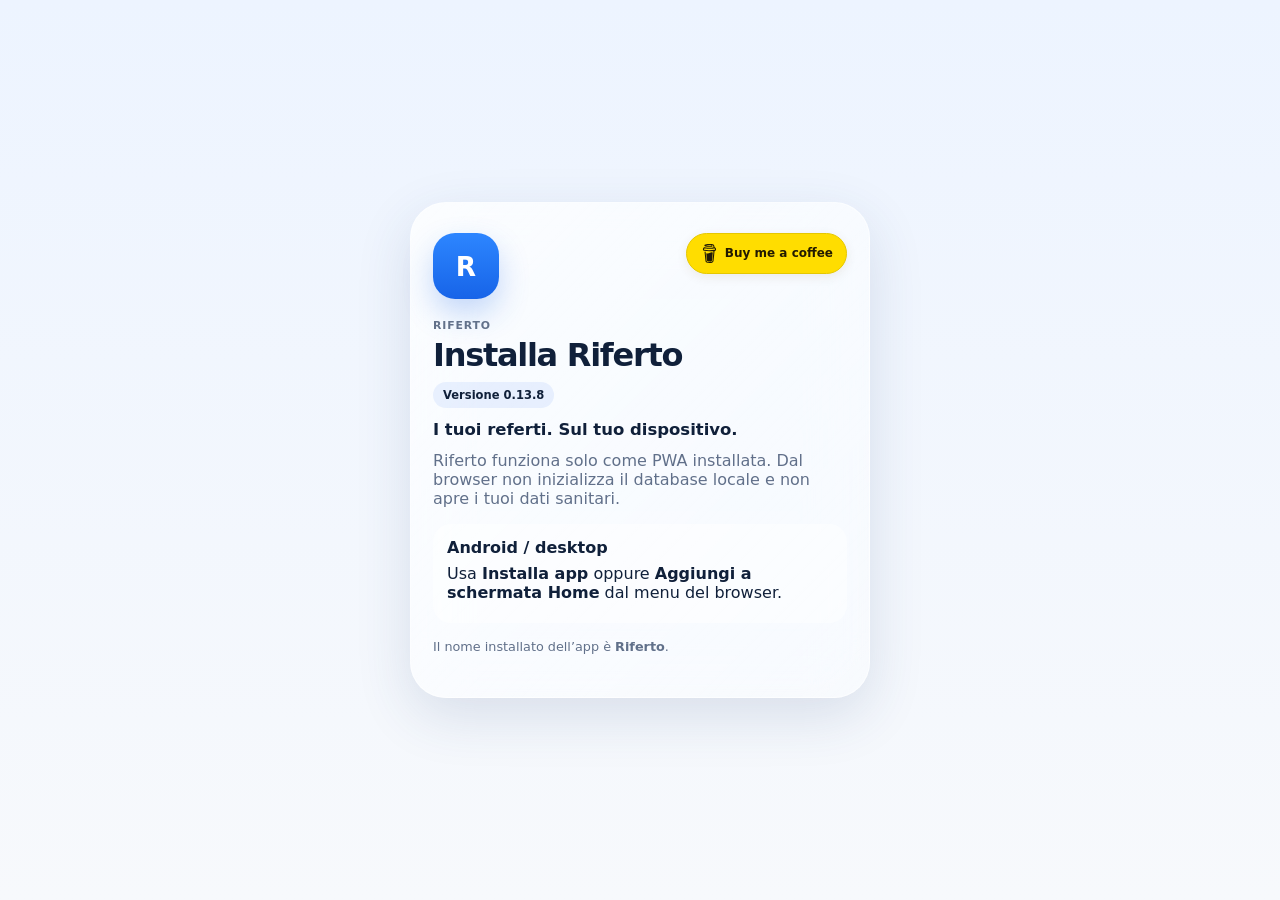
==== riferto/index.html @ 2cb1ea5f "ui: add Buy Me a Coffee logo to Riferto v0.13.8" ====
<!doctype html>
<html lang="it">
<head>
  <meta charset="utf-8" />
  <meta name="viewport" content="width=device-width,initial-scale=1,viewport-fit=cover" />
  <meta name="theme-color" content="#eef4ff" />
  <meta name="application-name" content="Riferto" />
  <meta name="mobile-web-app-capable" content="yes" />
  <meta name="apple-mobile-web-app-capable" content="yes" />
  <meta name="apple-mobile-web-app-status-bar-style" content="default" />
  <meta name="apple-mobile-web-app-title" content="Riferto" />
  <meta name="description" content="Riferto — i tuoi referti, sul tuo dispositivo." />
  <title>Riferto</title>
  <link rel="icon" type="image/svg+xml" href="./icon-riferto.svg?v=0.13.8" />
  <link rel="apple-touch-icon" href="./icon-riferto.svg?v=0.13.8" />
  <link rel="manifest" href="./manifest.webmanifest?v=0.13.8" />
  <link rel="stylesheet" href="./styles.css?v=0.13.8" />
  <link rel="stylesheet" href="./design-0133.css?v=0.13.8" />
</head>
<body>
  <div class="ambient ambient-a"></div><div class="ambient ambient-b"></div>
  <section id="installScreen" class="install-screen"><article class="install-card glass"><a class="riferto-coffee riferto-coffee-install" href="https://www.buymeacoffee.com/dvaidae" target="_blank" rel="noopener noreferrer" aria-label="Supporta Riferto su Buy Me a Coffee (si apre in una nuova scheda)"><img class="riferto-coffee-icon" src="./assets/buymeacoffee.svg?v=0.13.8" width="19" height="19" alt="" aria-hidden="true"> Buy me a coffee</a><div class="brand-mark">R</div><p class="eyebrow">Riferto</p><h1>Installa Riferto</h1><span class="version-badge">Versione 0.13.8</span><p class="tagline">I tuoi referti. Sul tuo dispositivo.</p><p class="muted">Riferto funziona solo come PWA installata. Dal browser non inizializza il database locale e non apre i tuoi dati sanitari.</p><button id="nativeInstallBtn" class="primary-btn hidden" type="button">Installa Riferto</button><div id="iosInstallHelp" class="install-help hidden"><strong>iPhone / iPad</strong><p>Apri in Safari → Condividi → <strong>Aggiungi alla schermata Home</strong> → apri Riferto dall'icona.</p></div><div id="genericInstallHelp" class="install-help hidden"><strong>Android / desktop</strong><p>Usa <strong>Installa app</strong> oppure <strong>Aggiungi a schermata Home</strong> dal menu del browser.</p></div><p class="caption">Il nome installato dell’app è <strong>Riferto</strong>.</p></article></section>
  <div id="lockScreen" class="lock-screen hidden"><section class="lock-card glass"><div class="brand-mark">R</div><p class="eyebrow">Archivio sanitario personale</p><h1>Riferto</h1><span class="version-badge">v0.13.8</span><p class="tagline">I tuoi referti. Sul tuo dispositivo.</p><p id="lockIntro" class="muted">Crea un PIN di 6 cifre per proteggere l'archivio locale.</p><button id="biometricUnlockBtn" class="secondary-btn hidden" type="button">Sblocca con Face ID</button><div class="lock-separator"><span>oppure</span></div><label class="field"><span>PIN</span><input id="pinInput" class="pin-input" type="password" inputmode="numeric" autocomplete="current-password" minlength="6" maxlength="6" /></label><label id="pinConfirmField" class="field"><span>Conferma PIN</span><input id="pinConfirmInput" class="pin-input" type="password" inputmode="numeric" autocomplete="new-password" minlength="6" maxlength="6" /></label><button id="unlockBtn" class="primary-btn" type="button">Crea archivio</button><p id="lockError" class="error-text" role="alert"></p><p class="caption">Il PIN non viene salvato in chiaro. Se lo perdi, recuperi i dati solo tramite un backup cifrato e la relativa password.</p></section></div>
  <main id="appShell" class="app-shell hidden" aria-hidden="true">
    <header class="topbar glass"><div class="brand-block"><div class="brand-mark small">R</div><div><p class="eyebrow">Archivio locale</p><h1>Riferto <span class="version-badge compact">v0.13.8</span></h1></div></div><a class="riferto-coffee riferto-coffee-top" href="https://www.buymeacoffee.com/dvaidae" target="_blank" rel="noopener noreferrer" aria-label="Supporta Riferto su Buy Me a Coffee (si apre in una nuova scheda)"><img class="riferto-coffee-icon" src="./assets/buymeacoffee.svg?v=0.13.8" width="19" height="19" alt="" aria-hidden="true"> Buy me a coffee</a></header>
    <section class="app-section active" data-section="reports"><section class="hero glass"><div><p class="eyebrow">Riferto</p><h2>I tuoi referti. Sul tuo dispositivo.</h2><p class="muted">Conserva referti, PDF e valori strutturati in un archivio cifrato che resta sul dispositivo.</p></div><button id="newReportBtn" class="primary-btn" type="button">Nuovo referto</button></section><section class="grid two"><article class="glass card stat-card"><span class="stat-label">Referti</span><strong id="reportCount">0</strong></article><article class="glass card stat-card"><span class="stat-label">Valori</span><strong id="measurementCount">0</strong></article></section><section id="reportsView" class="view active"><div id="reportsList" class="stack"></div><div id="emptyState" class="glass empty-state"><h3>Nessun referto salvato</h3><p class="muted">Aggiungi il primo referto e, se vuoi, allega uno o più PDF.</p></div></section></section>
    <section class="app-section" data-section="trend"></section>
    <section class="app-section" data-section="settings"><section class="settings-header"><p class="eyebrow">Riferto</p><h2>Impostazioni</h2><p class="muted">Sicurezza, aggiornamenti, dati, lingua, storage e backup.</p></section><section class="settings-stack"><article id="settingsUpdateAvailable" class="glass settings-card update-available-card hidden"><div><p class="eyebrow">Aggiornamento disponibile</p><h3><span class="update-dot"></span>Nuova versione di Riferto</h3><p class="muted">È disponibile una versione più recente dell'app.</p></div><div class="update-version-line"><span>Versione installata <strong id="settingsCurrentVersion">v0.13.8</strong></span><span>Nuova <strong id="settingsUpdateVersion">—</strong></span></div><div class="settings-actions"><button id="settingsUpdateNowBtn" class="primary-btn" type="button">Aggiorna ora</button></div></article><article class="glass settings-card"><div><p class="eyebrow">Sicurezza</p><h3>Accesso</h3><p class="muted">Configura un metodo rapido di accesso oppure blocca subito l'archivio.</p></div><div class="settings-actions"><button id="biometricManageBtn" class="secondary-btn" type="button">Face ID</button><button id="lockBtn" class="secondary-btn" type="button">Blocca archivio</button></div></article><article class="glass settings-card data-tools-card"><div><p class="eyebrow">Dati</p><h3>Dati e strumenti</h3><p class="muted">Backup, ripristino e catalogo degli esami restano disponibili senza occupare tutta la schermata.</p></div><details class="settings-disclosure"><summary><span>Backup e ripristino</span><small>Esporta o importa l'archivio</small></summary><div class="settings-disclosure-body"><div class="settings-actions"><button id="exportBtn" class="secondary-btn" type="button">Esporta backup cifrato</button><label class="secondary-btn file-label"><span>Importa backup</span><input id="importInput" type="file" accept="application/json,.json" hidden /></label></div></div></details><details class="settings-disclosure"><summary><span>Catalogo LOINC</span><small>Cerca esami e codici</small></summary><div class="settings-disclosure-body"><label class="field"><span>Cerca esame</span><input id="catalogSearch" type="search" placeholder="es. emoglobina, glucosio, urine" /></label><p class="caption">LOINC identifica l'osservazione; l'unità effettiva resta quella riportata dal laboratorio.</p><div id="catalogView" class="view active"><div id="catalogList" class="stack"></div></div></div></details></article><article class="glass settings-card"><div><p class="eyebrow">App</p><h3>Aggiornamento</h3><p class="muted">Verifica la versione pubblicata e, se disponibile, scarica la nuova build, pulisce la cache e riavvia completamente la PWA.</p></div><div class="settings-actions"><button id="forceUpdateBtn" class="primary-btn" type="button">Controlla aggiornamenti</button></div></article><article class="glass settings-card"><div><p class="eyebrow">Lingua</p><h3>Interfaccia</h3><p class="muted">Scegli la lingua dell'app.</p></div><select id="languageSelect" class="glass-control settings-select" aria-label="Lingua"><option value="it">Italiano</option><option value="en">English</option></select></article><article class="glass settings-card support-card"><p class="eyebrow">Supporta Riferto</p><h3>Buy me a coffee</h3><p class="muted">Se Riferto ti è utile, puoi sostenere lo sviluppo tramite Buy Me a Coffee.</p><a class="secondary-btn support-link" href="https://www.buymeacoffee.com/dvaidae" target="_blank" rel="noopener noreferrer"><img class="riferto-coffee-icon" src="./assets/buymeacoffee.svg?v=0.13.8" width="19" height="19" alt="" aria-hidden="true"> Buy me a coffee</a></article><article class="glass settings-card legal-card"><div><p class="eyebrow">Informazioni</p><h3>Riferto</h3><p class="muted">Archivio personale: non fornisce diagnosi né interpretazioni mediche.</p></div><a class="secondary-btn repo-link" href="https://github.com/making-lemonade/riferto" target="_blank" rel="noopener noreferrer" aria-label="Apri il repository Riferto su GitHub"><svg viewBox="0 0 24 24" aria-hidden="true"><path d="M12 2.8a9.2 9.2 0 0 0-2.9 17.93c.46.09.63-.2.63-.44v-1.72c-2.57.56-3.11-1.09-3.11-1.09-.42-1.07-1.03-1.35-1.03-1.35-.84-.58.06-.57.06-.57.93.07 1.42.96 1.42.96.83 1.42 2.17 1.01 2.7.77.08-.6.32-1.01.59-1.24-2.05-.23-4.21-1.03-4.21-4.57 0-1.01.36-1.84.95-2.48-.1-.24-.41-1.18.09-2.45 0 0 .77-.25 2.53.95A8.8 8.8 0 0 1 12 7.1a8.8 8.8 0 0 1 2.3.31c1.76-1.2 2.53-.95 2.53-.95.5 1.27.19 2.21.09 2.45.59.64.95 1.47.95 2.48 0 3.55-2.16 4.34-4.22 4.57.33.29.63.86.63 1.74v2.59c0 .24.17.53.64.44A9.2 9.2 0 0 0 12 2.8Z" fill="currentColor"/></svg><span>Repository GitHub</span></a><p class="caption">LOINC® is a registered trademark of Regenstrief Institute, Inc.</p><p class="caption">© 2026 Riferto. Tutti i diritti riservati. Vietato il riutilizzo, la redistribuzione, la rivendita, il white-label e qualsiasi uso commerciale del software o di parti sostanziali del codice senza autorizzazione scritta.</p></article></section></section>
  </main>
  <nav id="bottomNav" class="bottom-nav glass hidden" aria-label="Navigazione principale"><button class="bottom-nav-btn active" data-app-section="reports" aria-selected="true" type="button"><span class="nav-icon"><svg viewBox="0 0 24 24" aria-hidden="true"><path d="M6 3.5h9l3 3V20.5H6zM15 3.5v4h4M9 11h6M9 14.5h6M9 18h4" fill="none" stroke="currentColor" stroke-width="1.7" stroke-linecap="round" stroke-linejoin="round"/></svg></span><span>Referti</span></button><button class="bottom-nav-btn" data-app-section="trend" aria-selected="false" type="button"><span class="nav-icon"><svg viewBox="0 0 24 24" aria-hidden="true"><path d="M4 18.5 9 13l3 3 7-8M16 8h3v3" fill="none" stroke="currentColor" stroke-width="1.8" stroke-linecap="round" stroke-linejoin="round"/></svg></span><span>Trend</span></button><button class="bottom-nav-btn" data-app-section="settings" aria-selected="false" type="button"><span class="nav-icon"><svg viewBox="0 0 24 24" aria-hidden="true"><path d="M12 8.5A3.5 3.5 0 1 0 12 15a3.5 3.5 0 0 0 0-6.5ZM19 12l2-1-2-3-2 .5-1.5-1L15 5h-3l-.5 2.5-1.5 1L8 8 6 11l2 1v2l-2 1 2 3 2-.5 1.5 1L12 21h3l.5-2.5 1.5-1 2 .5 2-3-2-1z" fill="none" stroke="currentColor" stroke-width="1.5" stroke-linejoin="round"/></svg></span><span>Impostazioni</span></button></nav>
  <dialog id="reportDialog" class="sheet-dialog"><form id="reportForm" class="sheet glass"><div class="sheet-handle"></div><div class="sheet-head"><div><p class="eyebrow">Referto</p><h2 id="dialogTitle">Nuovo referto</h2></div><button type="button" id="closeDialogBtn" class="icon-btn" aria-label="Chiudi">✕</button></div><input id="reportId" type="hidden" /><div class="grid two"><label class="field"><span>Data</span><input id="reportDate" type="date" required /></label><label class="field"><span>Struttura / laboratorio</span><input id="laboratory" type="text" autocomplete="organization" /></label></div><label class="field"><span>Note</span><textarea id="notes" rows="2"></textarea></label><label class="field"><span>PDF allegati</span><input id="pdfInput" type="file" accept="application/pdf" multiple /><small class="caption">Puoi selezionare più PDF. Gli allegati già salvati possono essere aperti o rimossi qui sotto.</small><div id="pdfStatus" class="caption"></div></label><div class="section-title-row"><h3>Valori</h3><button type="button" id="addMeasurementBtn" class="secondary-btn">Aggiungi valore</button></div><div id="measurementEditor" class="stack compact"></div><div class="sheet-actions"><button type="button" id="deleteReportBtn" class="danger-btn hidden">Elimina referto</button><button type="submit" class="primary-btn">Salva</button></div></form></dialog>
  <template id="measurementTemplate"><div class="measurement-row glass-subtle"><label class="field grow"><span>Esame</span><input class="test-search" placeholder="Cerca esame o codice LOINC" autocomplete="off" enterkeyhint="search" required /></label><div class="grid three measurement-fields"><label class="field"><span>Valore</span><input class="test-value" inputmode="decimal" required /></label><label class="field"><span>Unità</span><input class="test-unit" placeholder="mg/dL" /></label><label class="field"><span>Intervallo</span><input class="test-range" placeholder="es. 70–99" /></label></div><button type="button" class="remove-measurement danger-link">Rimuovi</button></div></template>
  <datalist id="loincOptions"></datalist>
  <script src="./pin-guard.js?v=0.13.8"></script>
  <script src="./ui-nav.js?v=0.13.8"></script>
  <script type="module" src="./bootstrap.js?v=0.13.8"></script>
  <script type="module" src="./credential-ui.js?v=0.13.8"></script>
  <script type="module" src="./backup-guard.js?v=0.13.8"></script>
  <script type="module" src="./loinc-search.js?v=0.13.8"></script>
</body>
</html>
---- riferto/styles.css ----
:root{color-scheme:light;--bg:#eef3fb;--text:#10203a;--muted:#61708a;--line:rgba(255,255,255,.52);--shadow:0 18px 55px rgba(39,71,117,.14);--radius:28px;font-family:-apple-system,BlinkMacSystemFont,"SF Pro Display","SF Pro Text",Inter,system-ui,sans-serif}*{box-sizing:border-box}html,body{width:100%;height:100%;overflow:hidden}body{margin:0;background:linear-gradient(180deg,#edf4ff 0%,#f8fafc 48%,#eef1f7 100%);color:var(--text)}body.vault-locked{overflow:hidden;touch-action:none}button,input,textarea,select{font:inherit}button{cursor:pointer}.hidden{display:none!important}.ambient{position:fixed;pointer-events:none;border-radius:999px;filter:blur(12px);opacity:.55;z-index:-1}.ambient-a{width:360px;height:360px;background:radial-gradient(circle,rgba(122,185,255,.75),transparent 68%);top:-100px;right:-130px}.ambient-b{width:420px;height:420px;background:radial-gradient(circle,rgba(190,170,255,.48),transparent 68%);bottom:5%;left:-200px}.glass,.glass-subtle{border:1px solid var(--line);background:linear-gradient(135deg,rgba(255,255,255,.76),rgba(255,255,255,.4));box-shadow:var(--shadow);backdrop-filter:blur(28px) saturate(165%);-webkit-backdrop-filter:blur(28px) saturate(165%)}.glass-subtle{box-shadow:0 10px 32px rgba(39,71,117,.08);background:rgba(255,255,255,.5)}.install-screen,.lock-screen{position:fixed;inset:0;z-index:20000;display:grid;place-items:center;padding:calc(env(safe-area-inset-top) + 24px) 18px calc(env(safe-area-inset-bottom) + 24px);overflow:auto}.install-screen{background:linear-gradient(180deg,#edf4ff,#f7f9fc)}.lock-screen{background:linear-gradient(180deg,#edf4ff 0%,#f7f9fc 58%,#eef1f7 100%);overscroll-behavior:none;touch-action:pan-y}.install-card,.lock-card{width:min(100%,460px);border-radius:36px;padding:30px 22px}.brand-mark{width:66px;height:66px;border-radius:22px;display:grid;place-items:center;margin-bottom:20px;background:linear-gradient(180deg,#2d86ff,#1764e8);color:white;box-shadow:0 14px 30px rgba(30,104,232,.25);font-size:1.65rem;font-weight:850}.brand-mark.small{width:40px;height:40px;border-radius:14px;margin:0;font-size:1rem}.brand-block{display:flex;align-items:center;gap:10px}.install-card h1,.lock-card h1{font-size:2rem;letter-spacing:-.04em;margin:0 0 8px}.tagline{font-weight:750;font-size:1.03rem;margin:12px 0}.install-help{margin:16px 0;padding:14px;border-radius:18px;background:rgba(255,255,255,.45)}.install-help p{margin:7px 0}.version-badge,.pill{display:inline-flex;padding:6px 10px;border-radius:999px;background:rgba(67,132,241,.1);font-size:.72rem;font-weight:800}.version-badge.compact{padding:3px 7px;font-size:.62rem;vertical-align:middle}.lock-card .field{margin:12px 0}.lock-card .primary-btn,.lock-card .secondary-btn,.install-card .primary-btn{width:100%;margin-top:8px}.lock-separator{display:flex;align-items:center;gap:10px;margin:14px 0 2px;color:var(--muted);font-size:.75rem}.lock-separator:before,.lock-separator:after{content:"";height:1px;flex:1;background:rgba(90,107,132,.16)}.error-text{min-height:1.2em;color:#b12424;font-size:.82rem;margin:10px 0 4px}.pin-native-hidden{position:absolute!important;opacity:0!important;pointer-events:none!important;width:1px!important;height:1px!important;padding:0!important;border:0!important}.pin-display{width:100%;min-height:58px;border:1px solid rgba(103,124,158,.16);background:rgba(255,255,255,.68);border-radius:18px;display:flex;align-items:center;justify-content:center;gap:14px;padding:12px 16px}.pin-display.active{border-color:rgba(39,111,226,.48);box-shadow:0 0 0 4px rgba(39,111,226,.08)}.pin-dot{width:13px;height:13px;border-radius:50%;background:rgba(16,32,58,.12);box-shadow:inset 0 0 0 1px rgba(16,32,58,.08)}.pin-dot.filled{background:var(--text)}.pin-keypad{display:grid;grid-template-columns:repeat(3,1fr);gap:10px;margin:16px 0 6px}.pin-key{border:1px solid rgba(255,255,255,.72);background:rgba(255,255,255,.66);min-height:58px;border-radius:20px;font-size:1.55rem;font-weight:700;color:var(--text);box-shadow:0 7px 18px rgba(42,72,112,.08)}.pin-key:active{transform:scale(.98);background:rgba(230,239,253,.9)}.pin-key-spacer{visibility:hidden}.pin-key-delete{font-size:1.3rem}.app-shell{width:min(100%,820px);height:100dvh;margin:0 auto;padding:calc(env(safe-area-inset-top) + 18px) 16px calc(env(safe-area-inset-bottom) + 112px);overflow-y:auto;overflow-x:hidden;overscroll-behavior-y:contain;-webkit-overflow-scrolling:touch}.topbar,.hero,.card,.empty-state{border-radius:var(--radius)}.topbar{display:flex;align-items:center;justify-content:space-between;padding:16px 18px;margin-bottom:14px;position:relative;top:auto;z-index:1}.top-actions{display:flex;align-items:center;gap:8px;flex-wrap:wrap;justify-content:flex-end}h1,h2,h3,p{margin-top:0}.topbar h1{font-size:1.15rem;margin:0}.eyebrow{margin:0 0 4px;text-transform:uppercase;letter-spacing:.08em;font-size:.68rem;font-weight:800;color:#62718a}.hero{padding:24px;margin-bottom:14px}.hero h2{font-size:clamp(1.8rem,7vw,2.65rem);line-height:1.03;letter-spacing:-.04em;margin:0 0 12px}.muted,.caption{color:var(--muted)}.caption{font-size:.8rem}.hero .primary-btn{width:100%;margin-top:14px}.grid{display:grid;gap:12px}.grid.two{grid-template-columns:1fr 1fr}.grid.three{grid-template-columns:repeat(3,1fr)}.card{padding:18px}.stat-card strong{display:block;font-size:2rem;margin-top:4px}.stat-label{font-size:.78rem;color:var(--muted)}.toolbar{margin:14px 0;display:flex;flex-direction:column;gap:12px}.segmented{display:grid;grid-template-columns:1fr 1fr;padding:4px;border-radius:18px;background:rgba(112,128,153,.10)}.segment{border:0;background:transparent;border-radius:14px;padding:11px;color:var(--muted);font-weight:700}.segment.active{background:rgba(255,255,255,.8);color:var(--text);box-shadow:0 5px 16px rgba(53,75,107,.08)}.toolbar-actions{display:grid;grid-template-columns:1fr 1fr;gap:10px}.primary-btn,.secondary-btn,.danger-btn,.icon-btn,.glass-control{border:1px solid rgba(255,255,255,.6);border-radius:17px;min-height:46px;padding:11px 16px;font-weight:750}.primary-btn{border:0;color:white;background:linear-gradient(180deg,#2d86ff,#1764e8);box-shadow:0 12px 26px rgba(30,104,232,.24)}.secondary-btn,.glass-control{background:rgba(255,255,255,.6);color:var(--text)}.danger-btn{color:#b12424;background:rgba(255,235,235,.75)}.icon-btn{min-height:40px;padding:8px 13px;background:rgba(255,255,255,.56)}.file-label{display:flex;align-items:center;justify-content:center;text-align:center}.view{display:none}.view.active{display:block}.app-section{display:none}.app-section.active{display:block}.stack{display:grid;gap:12px}.stack.compact{gap:10px}.empty-state{text-align:center;padding:34px 24px}.report-card{padding:18px;border-radius:var(--radius)}.report-top{display:flex;justify-content:space-between;gap:14px;align-items:flex-start}.report-card h3{margin-bottom:4px}.report-meta{font-size:.8rem;color:var(--muted)}.measurement-list{display:grid;gap:8px;margin-top:14px}.measurement-item{display:grid;grid-template-columns:1fr auto;gap:10px;padding:10px 0;border-top:1px solid rgba(72,93,126,.08)}.measurement-name{font-weight:700}.measurement-code{display:block;color:var(--muted);font-size:.72rem}.measurement-value{text-align:right;font-weight:800}.report-actions{display:flex;gap:14px;margin-top:12px;flex-wrap:wrap}.text-btn,.danger-link{border:0;background:transparent;padding:8px 0;font-weight:750}.text-btn{color:#1764e8}.danger-link{color:#b12424;justify-self:start}.field{display:grid;gap:7px}.field>span{font-size:.76rem;font-weight:750;color:#56657c}.field input,.field textarea{width:100%;border:1px solid rgba(103,124,158,.16);background:rgba(255,255,255,.68);border-radius:15px;padding:12px 13px;color:var(--text);outline:none}.field input:focus,.field textarea:focus{border-color:rgba(39,111,226,.45);box-shadow:0 0 0 3px rgba(39,111,226,.08)}.sheet-dialog{border:0;background:transparent;padding:0;width:100%;max-width:820px;max-height:94vh}.sheet-dialog::backdrop{background:rgba(22,31,46,.3);backdrop-filter:blur(10px)}.sheet{margin:auto 10px 10px;padding:14px 16px calc(env(safe-area-inset-bottom) + 18px);border-radius:32px;max-height:91vh;overflow:auto}.sheet-handle{width:44px;height:5px;border-radius:99px;background:rgba(52,63,82,.18);margin:2px auto 14px}.sheet-head{display:flex;justify-content:space-between;align-items:flex-start;gap:16px}.section-title-row{display:flex;justify-content:space-between;align-items:center;gap:12px;margin:20px 0 10px}.measurement-row{padding:14px;border-radius:22px}.measurement-fields{margin-top:10px}.sheet-actions{display:flex;justify-content:space-between;gap:10px;margin-top:18px}.sheet-actions .primary-btn{margin-left:auto}.catalog-card{padding:16px;border-radius:var(--radius)}.catalog-card h3{margin:0 0 5px;font-size:1rem}.catalog-desc{margin:8px 0 0;color:var(--muted);font-size:.82rem}.catalog-units{margin-top:8px;font-size:.75rem;color:#485d7b}.settings-header{padding:10px 4px 8px}.settings-header h2{font-size:2rem;letter-spacing:-.035em;margin-bottom:8px}.settings-stack{display:grid;gap:14px}.settings-card{padding:20px;border-radius:28px}.settings-card h3{margin-bottom:7px}.settings-actions{display:grid;grid-template-columns:1fr 1fr;gap:10px;margin-top:14px}.settings-card .settings-actions:has(.primary-btn:only-child){grid-template-columns:1fr}.settings-select{width:100%;margin-top:10px}.support-card{text-align:center}.support-link{display:inline-flex;align-items:center;justify-content:center;text-decoration:none;margin-top:8px}.settings-disclosure{border-top:1px solid rgba(90,107,132,.12);margin-top:14px;padding-top:4px}.settings-disclosure summary{list-style:none;display:flex;align-items:center;justify-content:space-between;gap:12px;padding:14px 2px;cursor:pointer;font-weight:800}.settings-disclosure summary::-webkit-details-marker{display:none}.settings-disclosure summary span{display:flex;align-items:center;gap:8px}.settings-disclosure summary span:after{content:'›';font-size:1.35rem;line-height:1;color:var(--muted);transition:transform .18s ease}.settings-disclosure[open] summary span:after{transform:rotate(90deg)}.settings-disclosure summary small{font-size:.72rem;color:var(--muted);font-weight:650;text-align:right}.settings-disclosure-body{padding:2px 0 10px}.settings-disclosure-body .field{margin-top:6px}.update-available-card{border-color:rgba(45,134,255,.32);background:linear-gradient(135deg,rgba(239,247,255,.94),rgba(255,255,255,.72));box-shadow:0 16px 42px rgba(39,111,226,.15)}.update-available-card h3{display:flex;align-items:center;gap:8px}.update-dot{width:9px;height:9px;border-radius:50%;background:#2d86ff;box-shadow:0 0 0 5px rgba(45,134,255,.11);flex:none}.update-version-line{display:flex;align-items:center;justify-content:space-between;gap:12px;margin:12px 0 0;padding:11px 13px;border-radius:16px;background:rgba(255,255,255,.55);font-size:.8rem}.update-version-line strong{font-size:.86rem}.bottom-nav{position:fixed!important;left:12px!important;right:12px!important;bottom:max(10px,env(safe-area-inset-bottom))!important;z-index:10000!important;transform:none!important;width:auto!important;grid-template-columns:1fr 1fr;gap:6px;padding:7px;border-radius:28px;background:rgba(245,249,255,.94)!important;border:1px solid rgba(255,255,255,.9);box-shadow:0 14px 42px rgba(39,71,117,.28);backdrop-filter:blur(30px) saturate(180%);-webkit-backdrop-filter:blur(30px) saturate(180%);opacity:1;visibility:visible;pointer-events:auto;isolation:isolate}.bottom-nav-btn{border:0;background:transparent;min-height:58px;border-radius:21px;display:flex;flex-direction:column;align-items:center;justify-content:center;gap:3px;color:var(--muted);font-size:.73rem;font-weight:750;position:relative}.bottom-nav-btn.active{background:rgba(255,255,255,.95);color:var(--text);box-shadow:0 8px 20px rgba(45,100,180,.12)}.nav-icon{font-size:1.18rem;line-height:1}.nav-notification{position:absolute;top:6px;right:calc(50% - 32px);min-width:18px;height:18px;padding:0 5px;border-radius:999px;display:inline-flex;align-items:center;justify-content:center;background:#e5484d;color:#fff;font-size:.65rem;font-weight:850;line-height:1;box-shadow:0 3px 10px rgba(181,35,40,.28);border:2px solid rgba(255,255,255,.95)}.app-footer{text-align:center;padding:26px 12px 0;color:var(--muted);font-size:.7rem;line-height:1.5}.app-footer p{margin-bottom:8px}@media(display-mode:standalone){#bottomNav.bottom-nav{display:grid!important}}@media(max-width:620px){.grid.three{grid-template-columns:1fr}.measurement-fields{grid-template-columns:1fr 1fr}.measurement-fields .field:last-child{grid-column:1/-1}.toolbar-actions{grid-template-columns:1fr}.sheet-actions{flex-direction:column-reverse}.sheet-actions>*{width:100%}.topbar{align-items:flex-start}.settings-actions{grid-template-columns:1fr}.brand-block .brand-mark{display:none}.lock-card{margin:auto 0}.app-shell{padding-left:12px;padding-right:12px}.pin-key{min-height:54px}.pin-keypad{gap:8px}.settings-disclosure summary{align-items:flex-start;flex-direction:column;gap:3px}.settings-disclosure summary small{text-align:left}}
/* Optional support links: no embedded third-party payment scripts. */
.riferto-coffee{display:inline-flex;align-items:center;justify-content:center;gap:6px;border-radius:999px;background:#ffdd00;border:1px solid #e5c700;color:#221a00!important;text-decoration:none;font-size:.75rem;font-weight:800;line-height:1.15;padding:10px 13px;white-space:nowrap;box-shadow:0 3px 11px rgba(95,71,0,.09);flex-shrink:0}
.riferto-coffee:hover{background:#ffe761}.riferto-coffee:focus-visible{outline:3px solid #1f73e8;outline-offset:3px}.riferto-coffee-install{float:right;margin:0 0 10px 12px}.riferto-coffee-top{margin-left:auto}
@media(max-width:400px){.riferto-coffee-top{font-size:.68rem;padding:9px 10px}.topbar .brand-block{min-width:0}.topbar .brand-block h1{font-size:1.05rem}}

/* Local brand icon for Buy Me a Coffee; no embedded payment scripts. */
.riferto-coffee-icon{display:inline-block;width:19px;height:19px;object-fit:contain;vertical-align:middle;flex-shrink:0}
.support-link:has(.riferto-coffee-icon){display:inline-flex;align-items:center;justify-content:center;gap:7px}
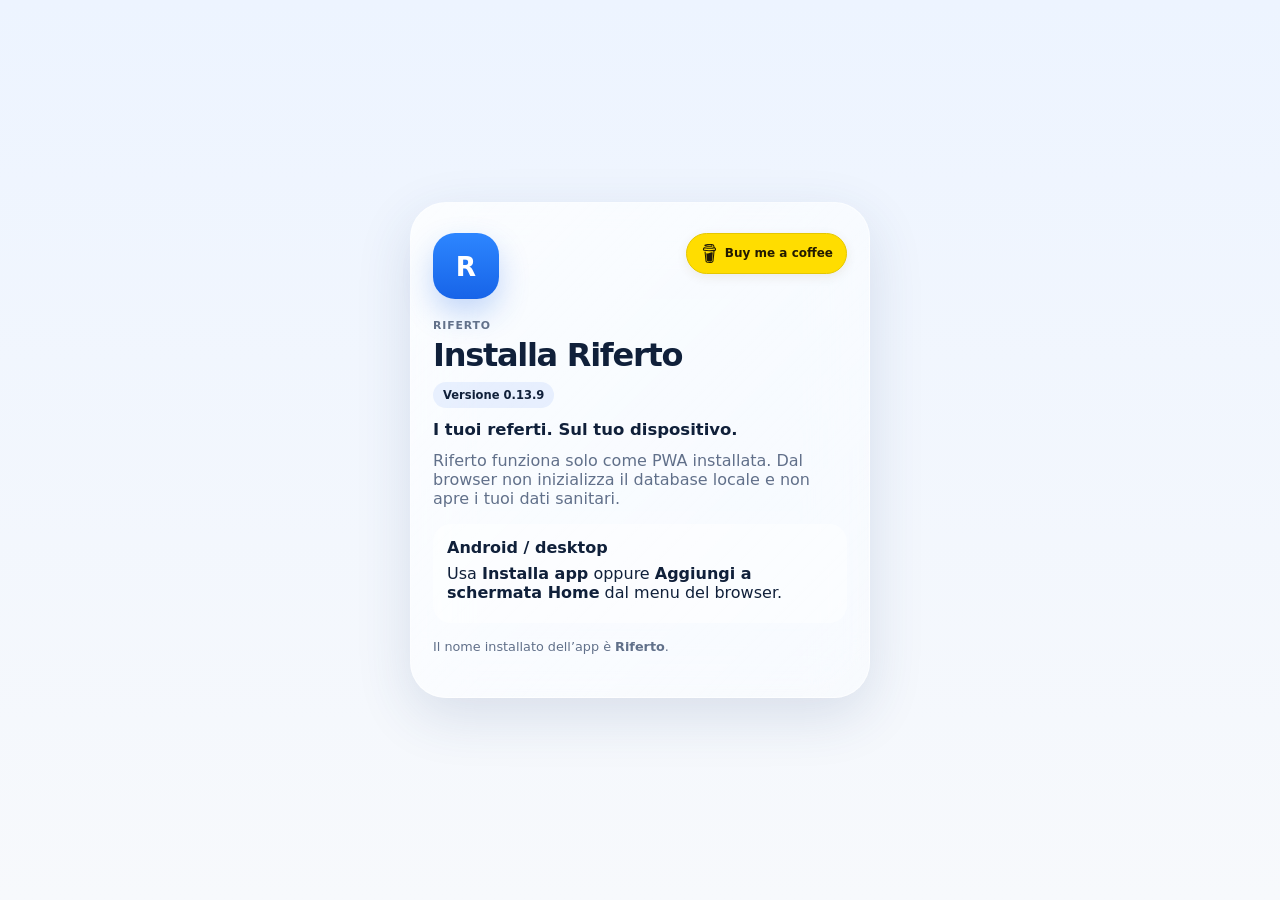
==== commit 3cb9f584: "fix: improve dark-mode unlock contrast (Riferto v0.13.9)" ====
--- a/riferto/index.html
+++ b/riferto/index.html
@@ -11,31 +11,31 @@
   <meta name="apple-mobile-web-app-title" content="Riferto" />
   <meta name="description" content="Riferto — i tuoi referti, sul tuo dispositivo." />
   <title>Riferto</title>
-  <link rel="icon" type="image/svg+xml" href="./icon-riferto.svg?v=0.13.8" />
-  <link rel="apple-touch-icon" href="./icon-riferto.svg?v=0.13.8" />
-  <link rel="manifest" href="./manifest.webmanifest?v=0.13.8" />
-  <link rel="stylesheet" href="./styles.css?v=0.13.8" />
-  <link rel="stylesheet" href="./design-0133.css?v=0.13.8" />
+  <link rel="icon" type="image/svg+xml" href="./icon-riferto.svg?v=0.13.9" />
+  <link rel="apple-touch-icon" href="./icon-riferto.svg?v=0.13.9" />
+  <link rel="manifest" href="./manifest.webmanifest?v=0.13.9" />
+  <link rel="stylesheet" href="./styles.css?v=0.13.9" />
+  <link rel="stylesheet" href="./design-0133.css?v=0.13.9" />
 </head>
 <body>
   <div class="ambient ambient-a"></div><div class="ambient ambient-b"></div>
-  <section id="installScreen" class="install-screen"><article class="install-card glass"><a class="riferto-coffee riferto-coffee-install" href="https://www.buymeacoffee.com/dvaidae" target="_blank" rel="noopener noreferrer" aria-label="Supporta Riferto su Buy Me a Coffee (si apre in una nuova scheda)"><img class="riferto-coffee-icon" src="./assets/buymeacoffee.svg?v=0.13.8" width="19" height="19" alt="" aria-hidden="true"> Buy me a coffee</a><div class="brand-mark">R</div><p class="eyebrow">Riferto</p><h1>Installa Riferto</h1><span class="version-badge">Versione 0.13.8</span><p class="tagline">I tuoi referti. Sul tuo dispositivo.</p><p class="muted">Riferto funziona solo come PWA installata. Dal browser non inizializza il database locale e non apre i tuoi dati sanitari.</p><button id="nativeInstallBtn" class="primary-btn hidden" type="button">Installa Riferto</button><div id="iosInstallHelp" class="install-help hidden"><strong>iPhone / iPad</strong><p>Apri in Safari → Condividi → <strong>Aggiungi alla schermata Home</strong> → apri Riferto dall'icona.</p></div><div id="genericInstallHelp" class="install-help hidden"><strong>Android / desktop</strong><p>Usa <strong>Installa app</strong> oppure <strong>Aggiungi a schermata Home</strong> dal menu del browser.</p></div><p class="caption">Il nome installato dell’app è <strong>Riferto</strong>.</p></article></section>
-  <div id="lockScreen" class="lock-screen hidden"><section class="lock-card glass"><div class="brand-mark">R</div><p class="eyebrow">Archivio sanitario personale</p><h1>Riferto</h1><span class="version-badge">v0.13.8</span><p class="tagline">I tuoi referti. Sul tuo dispositivo.</p><p id="lockIntro" class="muted">Crea un PIN di 6 cifre per proteggere l'archivio locale.</p><button id="biometricUnlockBtn" class="secondary-btn hidden" type="button">Sblocca con Face ID</button><div class="lock-separator"><span>oppure</span></div><label class="field"><span>PIN</span><input id="pinInput" class="pin-input" type="password" inputmode="numeric" autocomplete="current-password" minlength="6" maxlength="6" /></label><label id="pinConfirmField" class="field"><span>Conferma PIN</span><input id="pinConfirmInput" class="pin-input" type="password" inputmode="numeric" autocomplete="new-password" minlength="6" maxlength="6" /></label><button id="unlockBtn" class="primary-btn" type="button">Crea archivio</button><p id="lockError" class="error-text" role="alert"></p><p class="caption">Il PIN non viene salvato in chiaro. Se lo perdi, recuperi i dati solo tramite un backup cifrato e la relativa password.</p></section></div>
+  <section id="installScreen" class="install-screen"><article class="install-card glass"><a class="riferto-coffee riferto-coffee-install" href="https://www.buymeacoffee.com/dvaidae" target="_blank" rel="noopener noreferrer" aria-label="Supporta Riferto su Buy Me a Coffee (si apre in una nuova scheda)"><img class="riferto-coffee-icon" src="./assets/buymeacoffee.svg?v=0.13.9" width="19" height="19" alt="" aria-hidden="true"> Buy me a coffee</a><div class="brand-mark">R</div><p class="eyebrow">Riferto</p><h1>Installa Riferto</h1><span class="version-badge">Versione 0.13.9</span><p class="tagline">I tuoi referti. Sul tuo dispositivo.</p><p class="muted">Riferto funziona solo come PWA installata. Dal browser non inizializza il database locale e non apre i tuoi dati sanitari.</p><button id="nativeInstallBtn" class="primary-btn hidden" type="button">Installa Riferto</button><div id="iosInstallHelp" class="install-help hidden"><strong>iPhone / iPad</strong><p>Apri in Safari → Condividi → <strong>Aggiungi alla schermata Home</strong> → apri Riferto dall'icona.</p></div><div id="genericInstallHelp" class="install-help hidden"><strong>Android / desktop</strong><p>Usa <strong>Installa app</strong> oppure <strong>Aggiungi a schermata Home</strong> dal menu del browser.</p></div><p class="caption">Il nome installato dell’app è <strong>Riferto</strong>.</p></article></section>
+  <div id="lockScreen" class="lock-screen hidden"><section class="lock-card glass"><div class="brand-mark">R</div><p class="eyebrow">Archivio sanitario personale</p><h1>Riferto</h1><span class="version-badge">v0.13.9</span><p class="tagline">I tuoi referti. Sul tuo dispositivo.</p><p id="lockIntro" class="muted">Crea un PIN di 6 cifre per proteggere l'archivio locale.</p><button id="biometricUnlockBtn" class="secondary-btn hidden" type="button">Sblocca con Face ID</button><div class="lock-separator"><span>oppure</span></div><label class="field"><span>PIN</span><input id="pinInput" class="pin-input" type="password" inputmode="numeric" autocomplete="current-password" minlength="6" maxlength="6" /></label><label id="pinConfirmField" class="field"><span>Conferma PIN</span><input id="pinConfirmInput" class="pin-input" type="password" inputmode="numeric" autocomplete="new-password" minlength="6" maxlength="6" /></label><button id="unlockBtn" class="primary-btn" type="button">Crea archivio</button><p id="lockError" class="error-text" role="alert"></p><p class="caption">Il PIN non viene salvato in chiaro. Se lo perdi, recuperi i dati solo tramite un backup cifrato e la relativa password.</p></section></div>
   <main id="appShell" class="app-shell hidden" aria-hidden="true">
-    <header class="topbar glass"><div class="brand-block"><div class="brand-mark small">R</div><div><p class="eyebrow">Archivio locale</p><h1>Riferto <span class="version-badge compact">v0.13.8</span></h1></div></div><a class="riferto-coffee riferto-coffee-top" href="https://www.buymeacoffee.com/dvaidae" target="_blank" rel="noopener noreferrer" aria-label="Supporta Riferto su Buy Me a Coffee (si apre in una nuova scheda)"><img class="riferto-coffee-icon" src="./assets/buymeacoffee.svg?v=0.13.8" width="19" height="19" alt="" aria-hidden="true"> Buy me a coffee</a></header>
+    <header class="topbar glass"><div class="brand-block"><div class="brand-mark small">R</div><div><p class="eyebrow">Archivio locale</p><h1>Riferto <span class="version-badge compact">v0.13.9</span></h1></div></div><a class="riferto-coffee riferto-coffee-top" href="https://www.buymeacoffee.com/dvaidae" target="_blank" rel="noopener noreferrer" aria-label="Supporta Riferto su Buy Me a Coffee (si apre in una nuova scheda)"><img class="riferto-coffee-icon" src="./assets/buymeacoffee.svg?v=0.13.9" width="19" height="19" alt="" aria-hidden="true"> Buy me a coffee</a></header>
     <section class="app-section active" data-section="reports"><section class="hero glass"><div><p class="eyebrow">Riferto</p><h2>I tuoi referti. Sul tuo dispositivo.</h2><p class="muted">Conserva referti, PDF e valori strutturati in un archivio cifrato che resta sul dispositivo.</p></div><button id="newReportBtn" class="primary-btn" type="button">Nuovo referto</button></section><section class="grid two"><article class="glass card stat-card"><span class="stat-label">Referti</span><strong id="reportCount">0</strong></article><article class="glass card stat-card"><span class="stat-label">Valori</span><strong id="measurementCount">0</strong></article></section><section id="reportsView" class="view active"><div id="reportsList" class="stack"></div><div id="emptyState" class="glass empty-state"><h3>Nessun referto salvato</h3><p class="muted">Aggiungi il primo referto e, se vuoi, allega uno o più PDF.</p></div></section></section>
     <section class="app-section" data-section="trend"></section>
-    <section class="app-section" data-section="settings"><section class="settings-header"><p class="eyebrow">Riferto</p><h2>Impostazioni</h2><p class="muted">Sicurezza, aggiornamenti, dati, lingua, storage e backup.</p></section><section class="settings-stack"><article id="settingsUpdateAvailable" class="glass settings-card update-available-card hidden"><div><p class="eyebrow">Aggiornamento disponibile</p><h3><span class="update-dot"></span>Nuova versione di Riferto</h3><p class="muted">È disponibile una versione più recente dell'app.</p></div><div class="update-version-line"><span>Versione installata <strong id="settingsCurrentVersion">v0.13.8</strong></span><span>Nuova <strong id="settingsUpdateVersion">—</strong></span></div><div class="settings-actions"><button id="settingsUpdateNowBtn" class="primary-btn" type="button">Aggiorna ora</button></div></article><article class="glass settings-card"><div><p class="eyebrow">Sicurezza</p><h3>Accesso</h3><p class="muted">Configura un metodo rapido di accesso oppure blocca subito l'archivio.</p></div><div class="settings-actions"><button id="biometricManageBtn" class="secondary-btn" type="button">Face ID</button><button id="lockBtn" class="secondary-btn" type="button">Blocca archivio</button></div></article><article class="glass settings-card data-tools-card"><div><p class="eyebrow">Dati</p><h3>Dati e strumenti</h3><p class="muted">Backup, ripristino e catalogo degli esami restano disponibili senza occupare tutta la schermata.</p></div><details class="settings-disclosure"><summary><span>Backup e ripristino</span><small>Esporta o importa l'archivio</small></summary><div class="settings-disclosure-body"><div class="settings-actions"><button id="exportBtn" class="secondary-btn" type="button">Esporta backup cifrato</button><label class="secondary-btn file-label"><span>Importa backup</span><input id="importInput" type="file" accept="application/json,.json" hidden /></label></div></div></details><details class="settings-disclosure"><summary><span>Catalogo LOINC</span><small>Cerca esami e codici</small></summary><div class="settings-disclosure-body"><label class="field"><span>Cerca esame</span><input id="catalogSearch" type="search" placeholder="es. emoglobina, glucosio, urine" /></label><p class="caption">LOINC identifica l'osservazione; l'unità effettiva resta quella riportata dal laboratorio.</p><div id="catalogView" class="view active"><div id="catalogList" class="stack"></div></div></div></details></article><article class="glass settings-card"><div><p class="eyebrow">App</p><h3>Aggiornamento</h3><p class="muted">Verifica la versione pubblicata e, se disponibile, scarica la nuova build, pulisce la cache e riavvia completamente la PWA.</p></div><div class="settings-actions"><button id="forceUpdateBtn" class="primary-btn" type="button">Controlla aggiornamenti</button></div></article><article class="glass settings-card"><div><p class="eyebrow">Lingua</p><h3>Interfaccia</h3><p class="muted">Scegli la lingua dell'app.</p></div><select id="languageSelect" class="glass-control settings-select" aria-label="Lingua"><option value="it">Italiano</option><option value="en">English</option></select></article><article class="glass settings-card support-card"><p class="eyebrow">Supporta Riferto</p><h3>Buy me a coffee</h3><p class="muted">Se Riferto ti è utile, puoi sostenere lo sviluppo tramite Buy Me a Coffee.</p><a class="secondary-btn support-link" href="https://www.buymeacoffee.com/dvaidae" target="_blank" rel="noopener noreferrer"><img class="riferto-coffee-icon" src="./assets/buymeacoffee.svg?v=0.13.8" width="19" height="19" alt="" aria-hidden="true"> Buy me a coffee</a></article><article class="glass settings-card legal-card"><div><p class="eyebrow">Informazioni</p><h3>Riferto</h3><p class="muted">Archivio personale: non fornisce diagnosi né interpretazioni mediche.</p></div><a class="secondary-btn repo-link" href="https://github.com/making-lemonade/riferto" target="_blank" rel="noopener noreferrer" aria-label="Apri il repository Riferto su GitHub"><svg viewBox="0 0 24 24" aria-hidden="true"><path d="M12 2.8a9.2 9.2 0 0 0-2.9 17.93c.46.09.63-.2.63-.44v-1.72c-2.57.56-3.11-1.09-3.11-1.09-.42-1.07-1.03-1.35-1.03-1.35-.84-.58.06-.57.06-.57.93.07 1.42.96 1.42.96.83 1.42 2.17 1.01 2.7.77.08-.6.32-1.01.59-1.24-2.05-.23-4.21-1.03-4.21-4.57 0-1.01.36-1.84.95-2.48-.1-.24-.41-1.18.09-2.45 0 0 .77-.25 2.53.95A8.8 8.8 0 0 1 12 7.1a8.8 8.8 0 0 1 2.3.31c1.76-1.2 2.53-.95 2.53-.95.5 1.27.19 2.21.09 2.45.59.64.95 1.47.95 2.48 0 3.55-2.16 4.34-4.22 4.57.33.29.63.86.63 1.74v2.59c0 .24.17.53.64.44A9.2 9.2 0 0 0 12 2.8Z" fill="currentColor"/></svg><span>Repository GitHub</span></a><p class="caption">LOINC® is a registered trademark of Regenstrief Institute, Inc.</p><p class="caption">© 2026 Riferto. Tutti i diritti riservati. Vietato il riutilizzo, la redistribuzione, la rivendita, il white-label e qualsiasi uso commerciale del software o di parti sostanziali del codice senza autorizzazione scritta.</p></article></section></section>
+    <section class="app-section" data-section="settings"><section class="settings-header"><p class="eyebrow">Riferto</p><h2>Impostazioni</h2><p class="muted">Sicurezza, aggiornamenti, dati, lingua, storage e backup.</p></section><section class="settings-stack"><article id="settingsUpdateAvailable" class="glass settings-card update-available-card hidden"><div><p class="eyebrow">Aggiornamento disponibile</p><h3><span class="update-dot"></span>Nuova versione di Riferto</h3><p class="muted">È disponibile una versione più recente dell'app.</p></div><div class="update-version-line"><span>Versione installata <strong id="settingsCurrentVersion">v0.13.9</strong></span><span>Nuova <strong id="settingsUpdateVersion">—</strong></span></div><div class="settings-actions"><button id="settingsUpdateNowBtn" class="primary-btn" type="button">Aggiorna ora</button></div></article><article class="glass settings-card"><div><p class="eyebrow">Sicurezza</p><h3>Accesso</h3><p class="muted">Configura un metodo rapido di accesso oppure blocca subito l'archivio.</p></div><div class="settings-actions"><button id="biometricManageBtn" class="secondary-btn" type="button">Face ID</button><button id="lockBtn" class="secondary-btn" type="button">Blocca archivio</button></div></article><article class="glass settings-card data-tools-card"><div><p class="eyebrow">Dati</p><h3>Dati e strumenti</h3><p class="muted">Backup, ripristino e catalogo degli esami restano disponibili senza occupare tutta la schermata.</p></div><details class="settings-disclosure"><summary><span>Backup e ripristino</span><small>Esporta o importa l'archivio</small></summary><div class="settings-disclosure-body"><div class="settings-actions"><button id="exportBtn" class="secondary-btn" type="button">Esporta backup cifrato</button><label class="secondary-btn file-label"><span>Importa backup</span><input id="importInput" type="file" accept="application/json,.json" hidden /></label></div></div></details><details class="settings-disclosure"><summary><span>Catalogo LOINC</span><small>Cerca esami e codici</small></summary><div class="settings-disclosure-body"><label class="field"><span>Cerca esame</span><input id="catalogSearch" type="search" placeholder="es. emoglobina, glucosio, urine" /></label><p class="caption">LOINC identifica l'osservazione; l'unità effettiva resta quella riportata dal laboratorio.</p><div id="catalogView" class="view active"><div id="catalogList" class="stack"></div></div></div></details></article><article class="glass settings-card"><div><p class="eyebrow">App</p><h3>Aggiornamento</h3><p class="muted">Verifica la versione pubblicata e, se disponibile, scarica la nuova build, pulisce la cache e riavvia completamente la PWA.</p></div><div class="settings-actions"><button id="forceUpdateBtn" class="primary-btn" type="button">Controlla aggiornamenti</button></div></article><article class="glass settings-card"><div><p class="eyebrow">Lingua</p><h3>Interfaccia</h3><p class="muted">Scegli la lingua dell'app.</p></div><select id="languageSelect" class="glass-control settings-select" aria-label="Lingua"><option value="it">Italiano</option><option value="en">English</option></select></article><article class="glass settings-card support-card"><p class="eyebrow">Supporta Riferto</p><h3>Buy me a coffee</h3><p class="muted">Se Riferto ti è utile, puoi sostenere lo sviluppo tramite Buy Me a Coffee.</p><a class="secondary-btn support-link" href="https://www.buymeacoffee.com/dvaidae" target="_blank" rel="noopener noreferrer"><img class="riferto-coffee-icon" src="./assets/buymeacoffee.svg?v=0.13.9" width="19" height="19" alt="" aria-hidden="true"> Buy me a coffee</a></article><article class="glass settings-card legal-card"><div><p class="eyebrow">Informazioni</p><h3>Riferto</h3><p class="muted">Archivio personale: non fornisce diagnosi né interpretazioni mediche.</p></div><a class="secondary-btn repo-link" href="https://github.com/making-lemonade/riferto" target="_blank" rel="noopener noreferrer" aria-label="Apri il repository Riferto su GitHub"><svg viewBox="0 0 24 24" aria-hidden="true"><path d="M12 2.8a9.2 9.2 0 0 0-2.9 17.93c.46.09.63-.2.63-.44v-1.72c-2.57.56-3.11-1.09-3.11-1.09-.42-1.07-1.03-1.35-1.03-1.35-.84-.58.06-.57.06-.57.93.07 1.42.96 1.42.96.83 1.42 2.17 1.01 2.7.77.08-.6.32-1.01.59-1.24-2.05-.23-4.21-1.03-4.21-4.57 0-1.01.36-1.84.95-2.48-.1-.24-.41-1.18.09-2.45 0 0 .77-.25 2.53.95A8.8 8.8 0 0 1 12 7.1a8.8 8.8 0 0 1 2.3.31c1.76-1.2 2.53-.95 2.53-.95.5 1.27.19 2.21.09 2.45.59.64.95 1.47.95 2.48 0 3.55-2.16 4.34-4.22 4.57.33.29.63.86.63 1.74v2.59c0 .24.17.53.64.44A9.2 9.2 0 0 0 12 2.8Z" fill="currentColor"/></svg><span>Repository GitHub</span></a><p class="caption">LOINC® is a registered trademark of Regenstrief Institute, Inc.</p><p class="caption">© 2026 Riferto. Tutti i diritti riservati. Vietato il riutilizzo, la redistribuzione, la rivendita, il white-label e qualsiasi uso commerciale del software o di parti sostanziali del codice senza autorizzazione scritta.</p></article></section></section>
   </main>
   <nav id="bottomNav" class="bottom-nav glass hidden" aria-label="Navigazione principale"><button class="bottom-nav-btn active" data-app-section="reports" aria-selected="true" type="button"><span class="nav-icon"><svg viewBox="0 0 24 24" aria-hidden="true"><path d="M6 3.5h9l3 3V20.5H6zM15 3.5v4h4M9 11h6M9 14.5h6M9 18h4" fill="none" stroke="currentColor" stroke-width="1.7" stroke-linecap="round" stroke-linejoin="round"/></svg></span><span>Referti</span></button><button class="bottom-nav-btn" data-app-section="trend" aria-selected="false" type="button"><span class="nav-icon"><svg viewBox="0 0 24 24" aria-hidden="true"><path d="M4 18.5 9 13l3 3 7-8M16 8h3v3" fill="none" stroke="currentColor" stroke-width="1.8" stroke-linecap="round" stroke-linejoin="round"/></svg></span><span>Trend</span></button><button class="bottom-nav-btn" data-app-section="settings" aria-selected="false" type="button"><span class="nav-icon"><svg viewBox="0 0 24 24" aria-hidden="true"><path d="M12 8.5A3.5 3.5 0 1 0 12 15a3.5 3.5 0 0 0 0-6.5ZM19 12l2-1-2-3-2 .5-1.5-1L15 5h-3l-.5 2.5-1.5 1L8 8 6 11l2 1v2l-2 1 2 3 2-.5 1.5 1L12 21h3l.5-2.5 1.5-1 2 .5 2-3-2-1z" fill="none" stroke="currentColor" stroke-width="1.5" stroke-linejoin="round"/></svg></span><span>Impostazioni</span></button></nav>
   <dialog id="reportDialog" class="sheet-dialog"><form id="reportForm" class="sheet glass"><div class="sheet-handle"></div><div class="sheet-head"><div><p class="eyebrow">Referto</p><h2 id="dialogTitle">Nuovo referto</h2></div><button type="button" id="closeDialogBtn" class="icon-btn" aria-label="Chiudi">✕</button></div><input id="reportId" type="hidden" /><div class="grid two"><label class="field"><span>Data</span><input id="reportDate" type="date" required /></label><label class="field"><span>Struttura / laboratorio</span><input id="laboratory" type="text" autocomplete="organization" /></label></div><label class="field"><span>Note</span><textarea id="notes" rows="2"></textarea></label><label class="field"><span>PDF allegati</span><input id="pdfInput" type="file" accept="application/pdf" multiple /><small class="caption">Puoi selezionare più PDF. Gli allegati già salvati possono essere aperti o rimossi qui sotto.</small><div id="pdfStatus" class="caption"></div></label><div class="section-title-row"><h3>Valori</h3><button type="button" id="addMeasurementBtn" class="secondary-btn">Aggiungi valore</button></div><div id="measurementEditor" class="stack compact"></div><div class="sheet-actions"><button type="button" id="deleteReportBtn" class="danger-btn hidden">Elimina referto</button><button type="submit" class="primary-btn">Salva</button></div></form></dialog>
   <template id="measurementTemplate"><div class="measurement-row glass-subtle"><label class="field grow"><span>Esame</span><input class="test-search" placeholder="Cerca esame o codice LOINC" autocomplete="off" enterkeyhint="search" required /></label><div class="grid three measurement-fields"><label class="field"><span>Valore</span><input class="test-value" inputmode="decimal" required /></label><label class="field"><span>Unità</span><input class="test-unit" placeholder="mg/dL" /></label><label class="field"><span>Intervallo</span><input class="test-range" placeholder="es. 70–99" /></label></div><button type="button" class="remove-measurement danger-link">Rimuovi</button></div></template>
   <datalist id="loincOptions"></datalist>
-  <script src="./pin-guard.js?v=0.13.8"></script>
-  <script src="./ui-nav.js?v=0.13.8"></script>
-  <script type="module" src="./bootstrap.js?v=0.13.8"></script>
-  <script type="module" src="./credential-ui.js?v=0.13.8"></script>
-  <script type="module" src="./backup-guard.js?v=0.13.8"></script>
-  <script type="module" src="./loinc-search.js?v=0.13.8"></script>
+  <script src="./pin-guard.js?v=0.13.9"></script>
+  <script src="./ui-nav.js?v=0.13.9"></script>
+  <script type="module" src="./bootstrap.js?v=0.13.9"></script>
+  <script type="module" src="./credential-ui.js?v=0.13.9"></script>
+  <script type="module" src="./backup-guard.js?v=0.13.9"></script>
+  <script type="module" src="./loinc-search.js?v=0.13.9"></script>
 </body>
 </html>
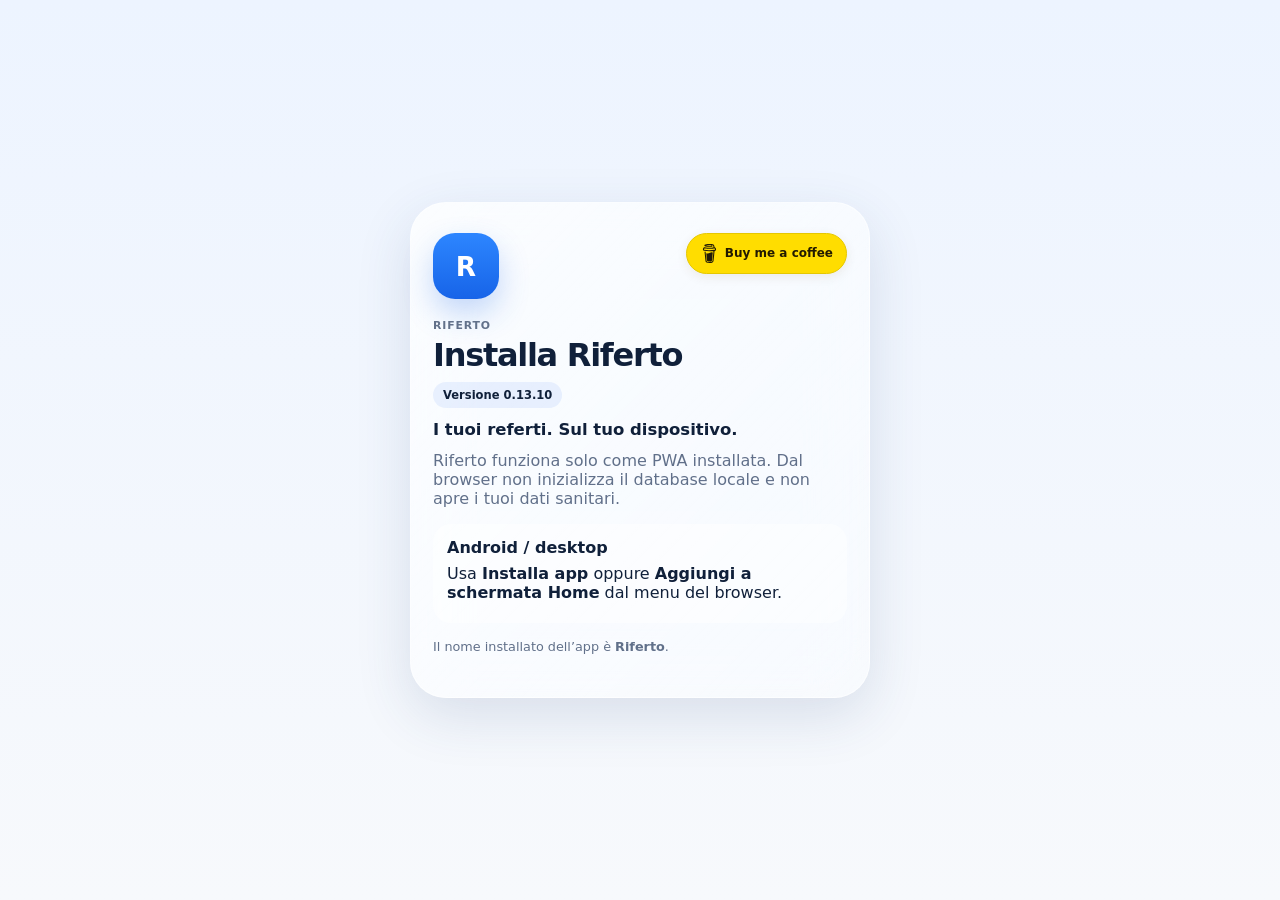
==== commit fd165001: "fix: show available updates and install button without expanding settings (v0.13.10)" ====
--- a/riferto/index.html
+++ b/riferto/index.html
@@ -11,31 +11,31 @@
   <meta name="apple-mobile-web-app-title" content="Riferto" />
   <meta name="description" content="Riferto — i tuoi referti, sul tuo dispositivo." />
   <title>Riferto</title>
-  <link rel="icon" type="image/svg+xml" href="./icon-riferto.svg?v=0.13.9" />
-  <link rel="apple-touch-icon" href="./icon-riferto.svg?v=0.13.9" />
-  <link rel="manifest" href="./manifest.webmanifest?v=0.13.9" />
-  <link rel="stylesheet" href="./styles.css?v=0.13.9" />
-  <link rel="stylesheet" href="./design-0133.css?v=0.13.9" />
+  <link rel="icon" type="image/svg+xml" href="./icon-riferto.svg?v=0.13.10" />
+  <link rel="apple-touch-icon" href="./icon-riferto.svg?v=0.13.10" />
+  <link rel="manifest" href="./manifest.webmanifest?v=0.13.10" />
+  <link rel="stylesheet" href="./styles.css?v=0.13.10" />
+  <link rel="stylesheet" href="./design-0133.css?v=0.13.10" />
 </head>
 <body>
   <div class="ambient ambient-a"></div><div class="ambient ambient-b"></div>
-  <section id="installScreen" class="install-screen"><article class="install-card glass"><a class="riferto-coffee riferto-coffee-install" href="https://www.buymeacoffee.com/dvaidae" target="_blank" rel="noopener noreferrer" aria-label="Supporta Riferto su Buy Me a Coffee (si apre in una nuova scheda)"><img class="riferto-coffee-icon" src="./assets/buymeacoffee.svg?v=0.13.9" width="19" height="19" alt="" aria-hidden="true"> Buy me a coffee</a><div class="brand-mark">R</div><p class="eyebrow">Riferto</p><h1>Installa Riferto</h1><span class="version-badge">Versione 0.13.9</span><p class="tagline">I tuoi referti. Sul tuo dispositivo.</p><p class="muted">Riferto funziona solo come PWA installata. Dal browser non inizializza il database locale e non apre i tuoi dati sanitari.</p><button id="nativeInstallBtn" class="primary-btn hidden" type="button">Installa Riferto</button><div id="iosInstallHelp" class="install-help hidden"><strong>iPhone / iPad</strong><p>Apri in Safari → Condividi → <strong>Aggiungi alla schermata Home</strong> → apri Riferto dall'icona.</p></div><div id="genericInstallHelp" class="install-help hidden"><strong>Android / desktop</strong><p>Usa <strong>Installa app</strong> oppure <strong>Aggiungi a schermata Home</strong> dal menu del browser.</p></div><p class="caption">Il nome installato dell’app è <strong>Riferto</strong>.</p></article></section>
-  <div id="lockScreen" class="lock-screen hidden"><section class="lock-card glass"><div class="brand-mark">R</div><p class="eyebrow">Archivio sanitario personale</p><h1>Riferto</h1><span class="version-badge">v0.13.9</span><p class="tagline">I tuoi referti. Sul tuo dispositivo.</p><p id="lockIntro" class="muted">Crea un PIN di 6 cifre per proteggere l'archivio locale.</p><button id="biometricUnlockBtn" class="secondary-btn hidden" type="button">Sblocca con Face ID</button><div class="lock-separator"><span>oppure</span></div><label class="field"><span>PIN</span><input id="pinInput" class="pin-input" type="password" inputmode="numeric" autocomplete="current-password" minlength="6" maxlength="6" /></label><label id="pinConfirmField" class="field"><span>Conferma PIN</span><input id="pinConfirmInput" class="pin-input" type="password" inputmode="numeric" autocomplete="new-password" minlength="6" maxlength="6" /></label><button id="unlockBtn" class="primary-btn" type="button">Crea archivio</button><p id="lockError" class="error-text" role="alert"></p><p class="caption">Il PIN non viene salvato in chiaro. Se lo perdi, recuperi i dati solo tramite un backup cifrato e la relativa password.</p></section></div>
+  <section id="installScreen" class="install-screen"><article class="install-card glass"><a class="riferto-coffee riferto-coffee-install" href="https://www.buymeacoffee.com/dvaidae" target="_blank" rel="noopener noreferrer" aria-label="Supporta Riferto su Buy Me a Coffee (si apre in una nuova scheda)"><img class="riferto-coffee-icon" src="./assets/buymeacoffee.svg?v=0.13.10" width="19" height="19" alt="" aria-hidden="true"> Buy me a coffee</a><div class="brand-mark">R</div><p class="eyebrow">Riferto</p><h1>Installa Riferto</h1><span class="version-badge">Versione 0.13.10</span><p class="tagline">I tuoi referti. Sul tuo dispositivo.</p><p class="muted">Riferto funziona solo come PWA installata. Dal browser non inizializza il database locale e non apre i tuoi dati sanitari.</p><button id="nativeInstallBtn" class="primary-btn hidden" type="button">Installa Riferto</button><div id="iosInstallHelp" class="install-help hidden"><strong>iPhone / iPad</strong><p>Apri in Safari → Condividi → <strong>Aggiungi alla schermata Home</strong> → apri Riferto dall'icona.</p></div><div id="genericInstallHelp" class="install-help hidden"><strong>Android / desktop</strong><p>Usa <strong>Installa app</strong> oppure <strong>Aggiungi a schermata Home</strong> dal menu del browser.</p></div><p class="caption">Il nome installato dell’app è <strong>Riferto</strong>.</p></article></section>
+  <div id="lockScreen" class="lock-screen hidden"><section class="lock-card glass"><div class="brand-mark">R</div><p class="eyebrow">Archivio sanitario personale</p><h1>Riferto</h1><span class="version-badge">v0.13.10</span><p class="tagline">I tuoi referti. Sul tuo dispositivo.</p><p id="lockIntro" class="muted">Crea un PIN di 6 cifre per proteggere l'archivio locale.</p><button id="biometricUnlockBtn" class="secondary-btn hidden" type="button">Sblocca con Face ID</button><div class="lock-separator"><span>oppure</span></div><label class="field"><span>PIN</span><input id="pinInput" class="pin-input" type="password" inputmode="numeric" autocomplete="current-password" minlength="6" maxlength="6" /></label><label id="pinConfirmField" class="field"><span>Conferma PIN</span><input id="pinConfirmInput" class="pin-input" type="password" inputmode="numeric" autocomplete="new-password" minlength="6" maxlength="6" /></label><button id="unlockBtn" class="primary-btn" type="button">Crea archivio</button><p id="lockError" class="error-text" role="alert"></p><p class="caption">Il PIN non viene salvato in chiaro. Se lo perdi, recuperi i dati solo tramite un backup cifrato e la relativa password.</p></section></div>
   <main id="appShell" class="app-shell hidden" aria-hidden="true">
-    <header class="topbar glass"><div class="brand-block"><div class="brand-mark small">R</div><div><p class="eyebrow">Archivio locale</p><h1>Riferto <span class="version-badge compact">v0.13.9</span></h1></div></div><a class="riferto-coffee riferto-coffee-top" href="https://www.buymeacoffee.com/dvaidae" target="_blank" rel="noopener noreferrer" aria-label="Supporta Riferto su Buy Me a Coffee (si apre in una nuova scheda)"><img class="riferto-coffee-icon" src="./assets/buymeacoffee.svg?v=0.13.9" width="19" height="19" alt="" aria-hidden="true"> Buy me a coffee</a></header>
+    <header class="topbar glass"><div class="brand-block"><div class="brand-mark small">R</div><div><p class="eyebrow">Archivio locale</p><h1>Riferto <span class="version-badge compact">v0.13.10</span></h1></div></div><a class="riferto-coffee riferto-coffee-top" href="https://www.buymeacoffee.com/dvaidae" target="_blank" rel="noopener noreferrer" aria-label="Supporta Riferto su Buy Me a Coffee (si apre in una nuova scheda)"><img class="riferto-coffee-icon" src="./assets/buymeacoffee.svg?v=0.13.10" width="19" height="19" alt="" aria-hidden="true"> Buy me a coffee</a></header>
     <section class="app-section active" data-section="reports"><section class="hero glass"><div><p class="eyebrow">Riferto</p><h2>I tuoi referti. Sul tuo dispositivo.</h2><p class="muted">Conserva referti, PDF e valori strutturati in un archivio cifrato che resta sul dispositivo.</p></div><button id="newReportBtn" class="primary-btn" type="button">Nuovo referto</button></section><section class="grid two"><article class="glass card stat-card"><span class="stat-label">Referti</span><strong id="reportCount">0</strong></article><article class="glass card stat-card"><span class="stat-label">Valori</span><strong id="measurementCount">0</strong></article></section><section id="reportsView" class="view active"><div id="reportsList" class="stack"></div><div id="emptyState" class="glass empty-state"><h3>Nessun referto salvato</h3><p class="muted">Aggiungi il primo referto e, se vuoi, allega uno o più PDF.</p></div></section></section>
     <section class="app-section" data-section="trend"></section>
-    <section class="app-section" data-section="settings"><section class="settings-header"><p class="eyebrow">Riferto</p><h2>Impostazioni</h2><p class="muted">Sicurezza, aggiornamenti, dati, lingua, storage e backup.</p></section><section class="settings-stack"><article id="settingsUpdateAvailable" class="glass settings-card update-available-card hidden"><div><p class="eyebrow">Aggiornamento disponibile</p><h3><span class="update-dot"></span>Nuova versione di Riferto</h3><p class="muted">È disponibile una versione più recente dell'app.</p></div><div class="update-version-line"><span>Versione installata <strong id="settingsCurrentVersion">v0.13.9</strong></span><span>Nuova <strong id="settingsUpdateVersion">—</strong></span></div><div class="settings-actions"><button id="settingsUpdateNowBtn" class="primary-btn" type="button">Aggiorna ora</button></div></article><article class="glass settings-card"><div><p class="eyebrow">Sicurezza</p><h3>Accesso</h3><p class="muted">Configura un metodo rapido di accesso oppure blocca subito l'archivio.</p></div><div class="settings-actions"><button id="biometricManageBtn" class="secondary-btn" type="button">Face ID</button><button id="lockBtn" class="secondary-btn" type="button">Blocca archivio</button></div></article><article class="glass settings-card data-tools-card"><div><p class="eyebrow">Dati</p><h3>Dati e strumenti</h3><p class="muted">Backup, ripristino e catalogo degli esami restano disponibili senza occupare tutta la schermata.</p></div><details class="settings-disclosure"><summary><span>Backup e ripristino</span><small>Esporta o importa l'archivio</small></summary><div class="settings-disclosure-body"><div class="settings-actions"><button id="exportBtn" class="secondary-btn" type="button">Esporta backup cifrato</button><label class="secondary-btn file-label"><span>Importa backup</span><input id="importInput" type="file" accept="application/json,.json" hidden /></label></div></div></details><details class="settings-disclosure"><summary><span>Catalogo LOINC</span><small>Cerca esami e codici</small></summary><div class="settings-disclosure-body"><label class="field"><span>Cerca esame</span><input id="catalogSearch" type="search" placeholder="es. emoglobina, glucosio, urine" /></label><p class="caption">LOINC identifica l'osservazione; l'unità effettiva resta quella riportata dal laboratorio.</p><div id="catalogView" class="view active"><div id="catalogList" class="stack"></div></div></div></details></article><article class="glass settings-card"><div><p class="eyebrow">App</p><h3>Aggiornamento</h3><p class="muted">Verifica la versione pubblicata e, se disponibile, scarica la nuova build, pulisce la cache e riavvia completamente la PWA.</p></div><div class="settings-actions"><button id="forceUpdateBtn" class="primary-btn" type="button">Controlla aggiornamenti</button></div></article><article class="glass settings-card"><div><p class="eyebrow">Lingua</p><h3>Interfaccia</h3><p class="muted">Scegli la lingua dell'app.</p></div><select id="languageSelect" class="glass-control settings-select" aria-label="Lingua"><option value="it">Italiano</option><option value="en">English</option></select></article><article class="glass settings-card support-card"><p class="eyebrow">Supporta Riferto</p><h3>Buy me a coffee</h3><p class="muted">Se Riferto ti è utile, puoi sostenere lo sviluppo tramite Buy Me a Coffee.</p><a class="secondary-btn support-link" href="https://www.buymeacoffee.com/dvaidae" target="_blank" rel="noopener noreferrer"><img class="riferto-coffee-icon" src="./assets/buymeacoffee.svg?v=0.13.9" width="19" height="19" alt="" aria-hidden="true"> Buy me a coffee</a></article><article class="glass settings-card legal-card"><div><p class="eyebrow">Informazioni</p><h3>Riferto</h3><p class="muted">Archivio personale: non fornisce diagnosi né interpretazioni mediche.</p></div><a class="secondary-btn repo-link" href="https://github.com/making-lemonade/riferto" target="_blank" rel="noopener noreferrer" aria-label="Apri il repository Riferto su GitHub"><svg viewBox="0 0 24 24" aria-hidden="true"><path d="M12 2.8a9.2 9.2 0 0 0-2.9 17.93c.46.09.63-.2.63-.44v-1.72c-2.57.56-3.11-1.09-3.11-1.09-.42-1.07-1.03-1.35-1.03-1.35-.84-.58.06-.57.06-.57.93.07 1.42.96 1.42.96.83 1.42 2.17 1.01 2.7.77.08-.6.32-1.01.59-1.24-2.05-.23-4.21-1.03-4.21-4.57 0-1.01.36-1.84.95-2.48-.1-.24-.41-1.18.09-2.45 0 0 .77-.25 2.53.95A8.8 8.8 0 0 1 12 7.1a8.8 8.8 0 0 1 2.3.31c1.76-1.2 2.53-.95 2.53-.95.5 1.27.19 2.21.09 2.45.59.64.95 1.47.95 2.48 0 3.55-2.16 4.34-4.22 4.57.33.29.63.86.63 1.74v2.59c0 .24.17.53.64.44A9.2 9.2 0 0 0 12 2.8Z" fill="currentColor"/></svg><span>Repository GitHub</span></a><p class="caption">LOINC® is a registered trademark of Regenstrief Institute, Inc.</p><p class="caption">© 2026 Riferto. Tutti i diritti riservati. Vietato il riutilizzo, la redistribuzione, la rivendita, il white-label e qualsiasi uso commerciale del software o di parti sostanziali del codice senza autorizzazione scritta.</p></article></section></section>
+    <section class="app-section" data-section="settings"><section class="settings-header"><p class="eyebrow">Riferto</p><h2>Impostazioni</h2><p class="muted">Sicurezza, aggiornamenti, dati, lingua, storage e backup.</p></section><section class="settings-stack"><article id="settingsUpdateAvailable" class="glass settings-card update-available-card hidden"><div><p class="eyebrow">Aggiornamento disponibile</p><h3><span class="update-dot"></span>Nuova versione di Riferto</h3><p class="muted">È disponibile una versione più recente dell'app.</p></div><div class="update-version-line"><span>Versione installata <strong id="settingsCurrentVersion">v0.13.10</strong></span><span>Nuova <strong id="settingsUpdateVersion">—</strong></span></div><div class="settings-actions"><button id="settingsUpdateNowBtn" class="primary-btn" type="button">Aggiorna ora</button></div></article><article class="glass settings-card"><div><p class="eyebrow">Sicurezza</p><h3>Accesso</h3><p class="muted">Configura un metodo rapido di accesso oppure blocca subito l'archivio.</p></div><div class="settings-actions"><button id="biometricManageBtn" class="secondary-btn" type="button">Face ID</button><button id="lockBtn" class="secondary-btn" type="button">Blocca archivio</button></div></article><article class="glass settings-card data-tools-card"><div><p class="eyebrow">Dati</p><h3>Dati e strumenti</h3><p class="muted">Backup, ripristino e catalogo degli esami restano disponibili senza occupare tutta la schermata.</p></div><details class="settings-disclosure"><summary><span>Backup e ripristino</span><small>Esporta o importa l'archivio</small></summary><div class="settings-disclosure-body"><div class="settings-actions"><button id="exportBtn" class="secondary-btn" type="button">Esporta backup cifrato</button><label class="secondary-btn file-label"><span>Importa backup</span><input id="importInput" type="file" accept="application/json,.json" hidden /></label></div></div></details><details class="settings-disclosure"><summary><span>Catalogo LOINC</span><small>Cerca esami e codici</small></summary><div class="settings-disclosure-body"><label class="field"><span>Cerca esame</span><input id="catalogSearch" type="search" placeholder="es. emoglobina, glucosio, urine" /></label><p class="caption">LOINC identifica l'osservazione; l'unità effettiva resta quella riportata dal laboratorio.</p><div id="catalogView" class="view active"><div id="catalogList" class="stack"></div></div></div></details></article><article class="glass settings-card"><div><p class="eyebrow">App</p><h3>Aggiornamento</h3><p class="muted">Verifica la versione pubblicata e, se disponibile, scarica la nuova build, pulisce la cache e riavvia completamente la PWA.</p></div><div class="settings-actions"><button id="forceUpdateBtn" class="primary-btn" type="button">Controlla aggiornamenti</button></div></article><article class="glass settings-card"><div><p class="eyebrow">Lingua</p><h3>Interfaccia</h3><p class="muted">Scegli la lingua dell'app.</p></div><select id="languageSelect" class="glass-control settings-select" aria-label="Lingua"><option value="it">Italiano</option><option value="en">English</option></select></article><article class="glass settings-card support-card"><p class="eyebrow">Supporta Riferto</p><h3>Buy me a coffee</h3><p class="muted">Se Riferto ti è utile, puoi sostenere lo sviluppo tramite Buy Me a Coffee.</p><a class="secondary-btn support-link" href="https://www.buymeacoffee.com/dvaidae" target="_blank" rel="noopener noreferrer"><img class="riferto-coffee-icon" src="./assets/buymeacoffee.svg?v=0.13.10" width="19" height="19" alt="" aria-hidden="true"> Buy me a coffee</a></article><article class="glass settings-card legal-card"><div><p class="eyebrow">Informazioni</p><h3>Riferto</h3><p class="muted">Archivio personale: non fornisce diagnosi né interpretazioni mediche.</p></div><a class="secondary-btn repo-link" href="https://github.com/making-lemonade/riferto" target="_blank" rel="noopener noreferrer" aria-label="Apri il repository Riferto su GitHub"><svg viewBox="0 0 24 24" aria-hidden="true"><path d="M12 2.8a9.2 9.2 0 0 0-2.9 17.93c.46.09.63-.2.63-.44v-1.72c-2.57.56-3.11-1.09-3.11-1.09-.42-1.07-1.03-1.35-1.03-1.35-.84-.58.06-.57.06-.57.93.07 1.42.96 1.42.96.83 1.42 2.17 1.01 2.7.77.08-.6.32-1.01.59-1.24-2.05-.23-4.21-1.03-4.21-4.57 0-1.01.36-1.84.95-2.48-.1-.24-.41-1.18.09-2.45 0 0 .77-.25 2.53.95A8.8 8.8 0 0 1 12 7.1a8.8 8.8 0 0 1 2.3.31c1.76-1.2 2.53-.95 2.53-.95.5 1.27.19 2.21.09 2.45.59.64.95 1.47.95 2.48 0 3.55-2.16 4.34-4.22 4.57.33.29.63.86.63 1.74v2.59c0 .24.17.53.64.44A9.2 9.2 0 0 0 12 2.8Z" fill="currentColor"/></svg><span>Repository GitHub</span></a><p class="caption">LOINC® is a registered trademark of Regenstrief Institute, Inc.</p><p class="caption">© 2026 Riferto. Tutti i diritti riservati. Vietato il riutilizzo, la redistribuzione, la rivendita, il white-label e qualsiasi uso commerciale del software o di parti sostanziali del codice senza autorizzazione scritta.</p></article></section></section>
   </main>
   <nav id="bottomNav" class="bottom-nav glass hidden" aria-label="Navigazione principale"><button class="bottom-nav-btn active" data-app-section="reports" aria-selected="true" type="button"><span class="nav-icon"><svg viewBox="0 0 24 24" aria-hidden="true"><path d="M6 3.5h9l3 3V20.5H6zM15 3.5v4h4M9 11h6M9 14.5h6M9 18h4" fill="none" stroke="currentColor" stroke-width="1.7" stroke-linecap="round" stroke-linejoin="round"/></svg></span><span>Referti</span></button><button class="bottom-nav-btn" data-app-section="trend" aria-selected="false" type="button"><span class="nav-icon"><svg viewBox="0 0 24 24" aria-hidden="true"><path d="M4 18.5 9 13l3 3 7-8M16 8h3v3" fill="none" stroke="currentColor" stroke-width="1.8" stroke-linecap="round" stroke-linejoin="round"/></svg></span><span>Trend</span></button><button class="bottom-nav-btn" data-app-section="settings" aria-selected="false" type="button"><span class="nav-icon"><svg viewBox="0 0 24 24" aria-hidden="true"><path d="M12 8.5A3.5 3.5 0 1 0 12 15a3.5 3.5 0 0 0 0-6.5ZM19 12l2-1-2-3-2 .5-1.5-1L15 5h-3l-.5 2.5-1.5 1L8 8 6 11l2 1v2l-2 1 2 3 2-.5 1.5 1L12 21h3l.5-2.5 1.5-1 2 .5 2-3-2-1z" fill="none" stroke="currentColor" stroke-width="1.5" stroke-linejoin="round"/></svg></span><span>Impostazioni</span></button></nav>
   <dialog id="reportDialog" class="sheet-dialog"><form id="reportForm" class="sheet glass"><div class="sheet-handle"></div><div class="sheet-head"><div><p class="eyebrow">Referto</p><h2 id="dialogTitle">Nuovo referto</h2></div><button type="button" id="closeDialogBtn" class="icon-btn" aria-label="Chiudi">✕</button></div><input id="reportId" type="hidden" /><div class="grid two"><label class="field"><span>Data</span><input id="reportDate" type="date" required /></label><label class="field"><span>Struttura / laboratorio</span><input id="laboratory" type="text" autocomplete="organization" /></label></div><label class="field"><span>Note</span><textarea id="notes" rows="2"></textarea></label><label class="field"><span>PDF allegati</span><input id="pdfInput" type="file" accept="application/pdf" multiple /><small class="caption">Puoi selezionare più PDF. Gli allegati già salvati possono essere aperti o rimossi qui sotto.</small><div id="pdfStatus" class="caption"></div></label><div class="section-title-row"><h3>Valori</h3><button type="button" id="addMeasurementBtn" class="secondary-btn">Aggiungi valore</button></div><div id="measurementEditor" class="stack compact"></div><div class="sheet-actions"><button type="button" id="deleteReportBtn" class="danger-btn hidden">Elimina referto</button><button type="submit" class="primary-btn">Salva</button></div></form></dialog>
   <template id="measurementTemplate"><div class="measurement-row glass-subtle"><label class="field grow"><span>Esame</span><input class="test-search" placeholder="Cerca esame o codice LOINC" autocomplete="off" enterkeyhint="search" required /></label><div class="grid three measurement-fields"><label class="field"><span>Valore</span><input class="test-value" inputmode="decimal" required /></label><label class="field"><span>Unità</span><input class="test-unit" placeholder="mg/dL" /></label><label class="field"><span>Intervallo</span><input class="test-range" placeholder="es. 70–99" /></label></div><button type="button" class="remove-measurement danger-link">Rimuovi</button></div></template>
   <datalist id="loincOptions"></datalist>
-  <script src="./pin-guard.js?v=0.13.9"></script>
-  <script src="./ui-nav.js?v=0.13.9"></script>
-  <script type="module" src="./bootstrap.js?v=0.13.9"></script>
-  <script type="module" src="./credential-ui.js?v=0.13.9"></script>
-  <script type="module" src="./backup-guard.js?v=0.13.9"></script>
-  <script type="module" src="./loinc-search.js?v=0.13.9"></script>
+  <script src="./pin-guard.js?v=0.13.10"></script>
+  <script src="./ui-nav.js?v=0.13.10"></script>
+  <script type="module" src="./bootstrap.js?v=0.13.10"></script>
+  <script type="module" src="./credential-ui.js?v=0.13.10"></script>
+  <script type="module" src="./backup-guard.js?v=0.13.10"></script>
+  <script type="module" src="./loinc-search.js?v=0.13.10"></script>
 </body>
 </html>
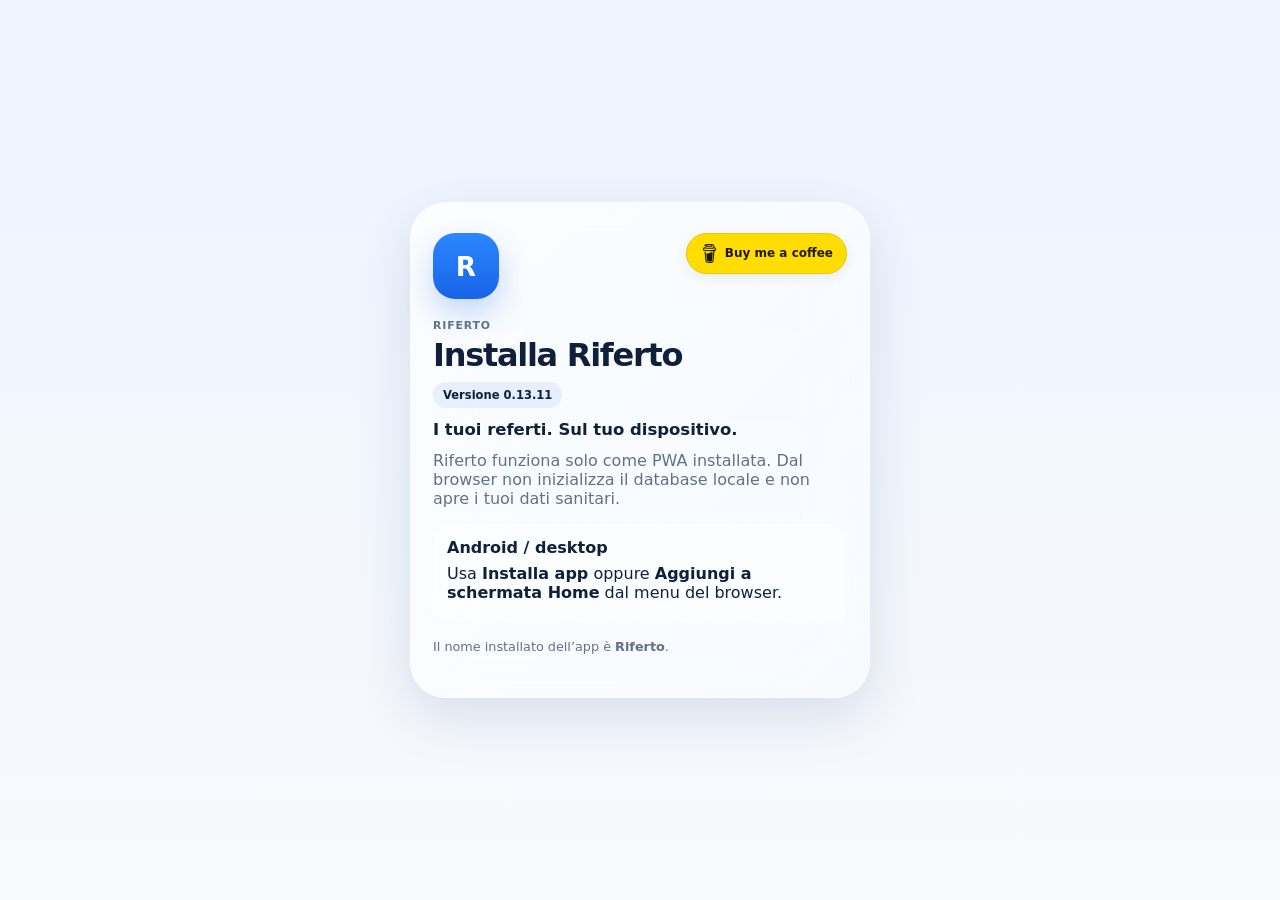
==== commit 90c6f1a7: "fix(iOS): match standalone status bar to initial Riferto theme (v0.13.11)" ====
--- a/riferto/index.html
+++ b/riferto/index.html
@@ -4,38 +4,54 @@
   <meta charset="utf-8" />
   <meta name="viewport" content="width=device-width,initial-scale=1,viewport-fit=cover" />
   <meta name="theme-color" content="#eef4ff" />
+  <script>
+    // Set the real theme before first paint, including the iOS Home Screen status bar.
+    // Avoid a bright status bar when the vault itself is in dark mode.
+    (() => {
+      let mode = 'auto';
+      try { mode = localStorage.getItem('riferto-theme-mode') || 'auto'; } catch (_) {}
+      const dark = mode === 'dark' || (mode === 'auto' && window.matchMedia('(prefers-color-scheme: dark)').matches);
+      const color = dark ? '#0b1322' : '#eef4ff';
+      document.documentElement.dataset.rifertoTheme = dark ? 'dark' : 'light';
+      document.documentElement.style.backgroundColor = color;
+      document.querySelector('meta[name="theme-color"]').setAttribute('content', color);
+    })();
+  </script>
+  <style>
+    html[data-riferto-theme="dark"],html[data-riferto-theme="dark"] body{background-color:#0b1322}
+    html[data-riferto-theme="dark"]{color-scheme:dark}
+  </style>
   <meta name="application-name" content="Riferto" />
   <meta name="mobile-web-app-capable" content="yes" />
   <meta name="apple-mobile-web-app-capable" content="yes" />
-  <meta name="apple-mobile-web-app-status-bar-style" content="default" />
   <meta name="apple-mobile-web-app-title" content="Riferto" />
   <meta name="description" content="Riferto — i tuoi referti, sul tuo dispositivo." />
   <title>Riferto</title>
-  <link rel="icon" type="image/svg+xml" href="./icon-riferto.svg?v=0.13.10" />
-  <link rel="apple-touch-icon" href="./icon-riferto.svg?v=0.13.10" />
-  <link rel="manifest" href="./manifest.webmanifest?v=0.13.10" />
-  <link rel="stylesheet" href="./styles.css?v=0.13.10" />
-  <link rel="stylesheet" href="./design-0133.css?v=0.13.10" />
+  <link rel="icon" type="image/svg+xml" href="./icon-riferto.svg?v=0.13.11" />
+  <link rel="apple-touch-icon" href="./icon-riferto.svg?v=0.13.11" />
+  <link rel="manifest" href="./manifest.webmanifest?v=0.13.11" />
+  <link rel="stylesheet" href="./styles.css?v=0.13.11" />
+  <link rel="stylesheet" href="./design-0133.css?v=0.13.11" />
 </head>
 <body>
   <div class="ambient ambient-a"></div><div class="ambient ambient-b"></div>
-  <section id="installScreen" class="install-screen"><article class="install-card glass"><a class="riferto-coffee riferto-coffee-install" href="https://www.buymeacoffee.com/dvaidae" target="_blank" rel="noopener noreferrer" aria-label="Supporta Riferto su Buy Me a Coffee (si apre in una nuova scheda)"><img class="riferto-coffee-icon" src="./assets/buymeacoffee.svg?v=0.13.10" width="19" height="19" alt="" aria-hidden="true"> Buy me a coffee</a><div class="brand-mark">R</div><p class="eyebrow">Riferto</p><h1>Installa Riferto</h1><span class="version-badge">Versione 0.13.10</span><p class="tagline">I tuoi referti. Sul tuo dispositivo.</p><p class="muted">Riferto funziona solo come PWA installata. Dal browser non inizializza il database locale e non apre i tuoi dati sanitari.</p><button id="nativeInstallBtn" class="primary-btn hidden" type="button">Installa Riferto</button><div id="iosInstallHelp" class="install-help hidden"><strong>iPhone / iPad</strong><p>Apri in Safari → Condividi → <strong>Aggiungi alla schermata Home</strong> → apri Riferto dall'icona.</p></div><div id="genericInstallHelp" class="install-help hidden"><strong>Android / desktop</strong><p>Usa <strong>Installa app</strong> oppure <strong>Aggiungi a schermata Home</strong> dal menu del browser.</p></div><p class="caption">Il nome installato dell’app è <strong>Riferto</strong>.</p></article></section>
-  <div id="lockScreen" class="lock-screen hidden"><section class="lock-card glass"><div class="brand-mark">R</div><p class="eyebrow">Archivio sanitario personale</p><h1>Riferto</h1><span class="version-badge">v0.13.10</span><p class="tagline">I tuoi referti. Sul tuo dispositivo.</p><p id="lockIntro" class="muted">Crea un PIN di 6 cifre per proteggere l'archivio locale.</p><button id="biometricUnlockBtn" class="secondary-btn hidden" type="button">Sblocca con Face ID</button><div class="lock-separator"><span>oppure</span></div><label class="field"><span>PIN</span><input id="pinInput" class="pin-input" type="password" inputmode="numeric" autocomplete="current-password" minlength="6" maxlength="6" /></label><label id="pinConfirmField" class="field"><span>Conferma PIN</span><input id="pinConfirmInput" class="pin-input" type="password" inputmode="numeric" autocomplete="new-password" minlength="6" maxlength="6" /></label><button id="unlockBtn" class="primary-btn" type="button">Crea archivio</button><p id="lockError" class="error-text" role="alert"></p><p class="caption">Il PIN non viene salvato in chiaro. Se lo perdi, recuperi i dati solo tramite un backup cifrato e la relativa password.</p></section></div>
+  <section id="installScreen" class="install-screen"><article class="install-card glass"><a class="riferto-coffee riferto-coffee-install" href="https://www.buymeacoffee.com/dvaidae" target="_blank" rel="noopener noreferrer" aria-label="Supporta Riferto su Buy Me a Coffee (si apre in una nuova scheda)"><img class="riferto-coffee-icon" src="./assets/buymeacoffee.svg?v=0.13.11" width="19" height="19" alt="" aria-hidden="true"> Buy me a coffee</a><div class="brand-mark">R</div><p class="eyebrow">Riferto</p><h1>Installa Riferto</h1><span class="version-badge">Versione 0.13.11</span><p class="tagline">I tuoi referti. Sul tuo dispositivo.</p><p class="muted">Riferto funziona solo come PWA installata. Dal browser non inizializza il database locale e non apre i tuoi dati sanitari.</p><button id="nativeInstallBtn" class="primary-btn hidden" type="button">Installa Riferto</button><div id="iosInstallHelp" class="install-help hidden"><strong>iPhone / iPad</strong><p>Apri in Safari → Condividi → <strong>Aggiungi alla schermata Home</strong> → apri Riferto dall'icona.</p></div><div id="genericInstallHelp" class="install-help hidden"><strong>Android / desktop</strong><p>Usa <strong>Installa app</strong> oppure <strong>Aggiungi a schermata Home</strong> dal menu del browser.</p></div><p class="caption">Il nome installato dell’app è <strong>Riferto</strong>.</p></article></section>
+  <div id="lockScreen" class="lock-screen hidden"><section class="lock-card glass"><div class="brand-mark">R</div><p class="eyebrow">Archivio sanitario personale</p><h1>Riferto</h1><span class="version-badge">v0.13.11</span><p class="tagline">I tuoi referti. Sul tuo dispositivo.</p><p id="lockIntro" class="muted">Crea un PIN di 6 cifre per proteggere l'archivio locale.</p><button id="biometricUnlockBtn" class="secondary-btn hidden" type="button">Sblocca con Face ID</button><div class="lock-separator"><span>oppure</span></div><label class="field"><span>PIN</span><input id="pinInput" class="pin-input" type="password" inputmode="numeric" autocomplete="current-password" minlength="6" maxlength="6" /></label><label id="pinConfirmField" class="field"><span>Conferma PIN</span><input id="pinConfirmInput" class="pin-input" type="password" inputmode="numeric" autocomplete="new-password" minlength="6" maxlength="6" /></label><button id="unlockBtn" class="primary-btn" type="button">Crea archivio</button><p id="lockError" class="error-text" role="alert"></p><p class="caption">Il PIN non viene salvato in chiaro. Se lo perdi, recuperi i dati solo tramite un backup cifrato e la relativa password.</p></section></div>
   <main id="appShell" class="app-shell hidden" aria-hidden="true">
-    <header class="topbar glass"><div class="brand-block"><div class="brand-mark small">R</div><div><p class="eyebrow">Archivio locale</p><h1>Riferto <span class="version-badge compact">v0.13.10</span></h1></div></div><a class="riferto-coffee riferto-coffee-top" href="https://www.buymeacoffee.com/dvaidae" target="_blank" rel="noopener noreferrer" aria-label="Supporta Riferto su Buy Me a Coffee (si apre in una nuova scheda)"><img class="riferto-coffee-icon" src="./assets/buymeacoffee.svg?v=0.13.10" width="19" height="19" alt="" aria-hidden="true"> Buy me a coffee</a></header>
+    <header class="topbar glass"><div class="brand-block"><div class="brand-mark small">R</div><div><p class="eyebrow">Archivio locale</p><h1>Riferto <span class="version-badge compact">v0.13.11</span></h1></div></div><a class="riferto-coffee riferto-coffee-top" href="https://www.buymeacoffee.com/dvaidae" target="_blank" rel="noopener noreferrer" aria-label="Supporta Riferto su Buy Me a Coffee (si apre in una nuova scheda)"><img class="riferto-coffee-icon" src="./assets/buymeacoffee.svg?v=0.13.11" width="19" height="19" alt="" aria-hidden="true"> Buy me a coffee</a></header>
     <section class="app-section active" data-section="reports"><section class="hero glass"><div><p class="eyebrow">Riferto</p><h2>I tuoi referti. Sul tuo dispositivo.</h2><p class="muted">Conserva referti, PDF e valori strutturati in un archivio cifrato che resta sul dispositivo.</p></div><button id="newReportBtn" class="primary-btn" type="button">Nuovo referto</button></section><section class="grid two"><article class="glass card stat-card"><span class="stat-label">Referti</span><strong id="reportCount">0</strong></article><article class="glass card stat-card"><span class="stat-label">Valori</span><strong id="measurementCount">0</strong></article></section><section id="reportsView" class="view active"><div id="reportsList" class="stack"></div><div id="emptyState" class="glass empty-state"><h3>Nessun referto salvato</h3><p class="muted">Aggiungi il primo referto e, se vuoi, allega uno o più PDF.</p></div></section></section>
     <section class="app-section" data-section="trend"></section>
-    <section class="app-section" data-section="settings"><section class="settings-header"><p class="eyebrow">Riferto</p><h2>Impostazioni</h2><p class="muted">Sicurezza, aggiornamenti, dati, lingua, storage e backup.</p></section><section class="settings-stack"><article id="settingsUpdateAvailable" class="glass settings-card update-available-card hidden"><div><p class="eyebrow">Aggiornamento disponibile</p><h3><span class="update-dot"></span>Nuova versione di Riferto</h3><p class="muted">È disponibile una versione più recente dell'app.</p></div><div class="update-version-line"><span>Versione installata <strong id="settingsCurrentVersion">v0.13.10</strong></span><span>Nuova <strong id="settingsUpdateVersion">—</strong></span></div><div class="settings-actions"><button id="settingsUpdateNowBtn" class="primary-btn" type="button">Aggiorna ora</button></div></article><article class="glass settings-card"><div><p class="eyebrow">Sicurezza</p><h3>Accesso</h3><p class="muted">Configura un metodo rapido di accesso oppure blocca subito l'archivio.</p></div><div class="settings-actions"><button id="biometricManageBtn" class="secondary-btn" type="button">Face ID</button><button id="lockBtn" class="secondary-btn" type="button">Blocca archivio</button></div></article><article class="glass settings-card data-tools-card"><div><p class="eyebrow">Dati</p><h3>Dati e strumenti</h3><p class="muted">Backup, ripristino e catalogo degli esami restano disponibili senza occupare tutta la schermata.</p></div><details class="settings-disclosure"><summary><span>Backup e ripristino</span><small>Esporta o importa l'archivio</small></summary><div class="settings-disclosure-body"><div class="settings-actions"><button id="exportBtn" class="secondary-btn" type="button">Esporta backup cifrato</button><label class="secondary-btn file-label"><span>Importa backup</span><input id="importInput" type="file" accept="application/json,.json" hidden /></label></div></div></details><details class="settings-disclosure"><summary><span>Catalogo LOINC</span><small>Cerca esami e codici</small></summary><div class="settings-disclosure-body"><label class="field"><span>Cerca esame</span><input id="catalogSearch" type="search" placeholder="es. emoglobina, glucosio, urine" /></label><p class="caption">LOINC identifica l'osservazione; l'unità effettiva resta quella riportata dal laboratorio.</p><div id="catalogView" class="view active"><div id="catalogList" class="stack"></div></div></div></details></article><article class="glass settings-card"><div><p class="eyebrow">App</p><h3>Aggiornamento</h3><p class="muted">Verifica la versione pubblicata e, se disponibile, scarica la nuova build, pulisce la cache e riavvia completamente la PWA.</p></div><div class="settings-actions"><button id="forceUpdateBtn" class="primary-btn" type="button">Controlla aggiornamenti</button></div></article><article class="glass settings-card"><div><p class="eyebrow">Lingua</p><h3>Interfaccia</h3><p class="muted">Scegli la lingua dell'app.</p></div><select id="languageSelect" class="glass-control settings-select" aria-label="Lingua"><option value="it">Italiano</option><option value="en">English</option></select></article><article class="glass settings-card support-card"><p class="eyebrow">Supporta Riferto</p><h3>Buy me a coffee</h3><p class="muted">Se Riferto ti è utile, puoi sostenere lo sviluppo tramite Buy Me a Coffee.</p><a class="secondary-btn support-link" href="https://www.buymeacoffee.com/dvaidae" target="_blank" rel="noopener noreferrer"><img class="riferto-coffee-icon" src="./assets/buymeacoffee.svg?v=0.13.10" width="19" height="19" alt="" aria-hidden="true"> Buy me a coffee</a></article><article class="glass settings-card legal-card"><div><p class="eyebrow">Informazioni</p><h3>Riferto</h3><p class="muted">Archivio personale: non fornisce diagnosi né interpretazioni mediche.</p></div><a class="secondary-btn repo-link" href="https://github.com/making-lemonade/riferto" target="_blank" rel="noopener noreferrer" aria-label="Apri il repository Riferto su GitHub"><svg viewBox="0 0 24 24" aria-hidden="true"><path d="M12 2.8a9.2 9.2 0 0 0-2.9 17.93c.46.09.63-.2.63-.44v-1.72c-2.57.56-3.11-1.09-3.11-1.09-.42-1.07-1.03-1.35-1.03-1.35-.84-.58.06-.57.06-.57.93.07 1.42.96 1.42.96.83 1.42 2.17 1.01 2.7.77.08-.6.32-1.01.59-1.24-2.05-.23-4.21-1.03-4.21-4.57 0-1.01.36-1.84.95-2.48-.1-.24-.41-1.18.09-2.45 0 0 .77-.25 2.53.95A8.8 8.8 0 0 1 12 7.1a8.8 8.8 0 0 1 2.3.31c1.76-1.2 2.53-.95 2.53-.95.5 1.27.19 2.21.09 2.45.59.64.95 1.47.95 2.48 0 3.55-2.16 4.34-4.22 4.57.33.29.63.86.63 1.74v2.59c0 .24.17.53.64.44A9.2 9.2 0 0 0 12 2.8Z" fill="currentColor"/></svg><span>Repository GitHub</span></a><p class="caption">LOINC® is a registered trademark of Regenstrief Institute, Inc.</p><p class="caption">© 2026 Riferto. Tutti i diritti riservati. Vietato il riutilizzo, la redistribuzione, la rivendita, il white-label e qualsiasi uso commerciale del software o di parti sostanziali del codice senza autorizzazione scritta.</p></article></section></section>
+    <section class="app-section" data-section="settings"><section class="settings-header"><p class="eyebrow">Riferto</p><h2>Impostazioni</h2><p class="muted">Sicurezza, aggiornamenti, dati, lingua, storage e backup.</p></section><section class="settings-stack"><article id="settingsUpdateAvailable" class="glass settings-card update-available-card hidden"><div><p class="eyebrow">Aggiornamento disponibile</p><h3><span class="update-dot"></span>Nuova versione di Riferto</h3><p class="muted">È disponibile una versione più recente dell'app.</p></div><div class="update-version-line"><span>Versione installata <strong id="settingsCurrentVersion">v0.13.11</strong></span><span>Nuova <strong id="settingsUpdateVersion">—</strong></span></div><div class="settings-actions"><button id="settingsUpdateNowBtn" class="primary-btn" type="button">Aggiorna ora</button></div></article><article class="glass settings-card"><div><p class="eyebrow">Sicurezza</p><h3>Accesso</h3><p class="muted">Configura un metodo rapido di accesso oppure blocca subito l'archivio.</p></div><div class="settings-actions"><button id="biometricManageBtn" class="secondary-btn" type="button">Face ID</button><button id="lockBtn" class="secondary-btn" type="button">Blocca archivio</button></div></article><article class="glass settings-card data-tools-card"><div><p class="eyebrow">Dati</p><h3>Dati e strumenti</h3><p class="muted">Backup, ripristino e catalogo degli esami restano disponibili senza occupare tutta la schermata.</p></div><details class="settings-disclosure"><summary><span>Backup e ripristino</span><small>Esporta o importa l'archivio</small></summary><div class="settings-disclosure-body"><div class="settings-actions"><button id="exportBtn" class="secondary-btn" type="button">Esporta backup cifrato</button><label class="secondary-btn file-label"><span>Importa backup</span><input id="importInput" type="file" accept="application/json,.json" hidden /></label></div></div></details><details class="settings-disclosure"><summary><span>Catalogo LOINC</span><small>Cerca esami e codici</small></summary><div class="settings-disclosure-body"><label class="field"><span>Cerca esame</span><input id="catalogSearch" type="search" placeholder="es. emoglobina, glucosio, urine" /></label><p class="caption">LOINC identifica l'osservazione; l'unità effettiva resta quella riportata dal laboratorio.</p><div id="catalogView" class="view active"><div id="catalogList" class="stack"></div></div></div></details></article><article class="glass settings-card"><div><p class="eyebrow">App</p><h3>Aggiornamento</h3><p class="muted">Verifica la versione pubblicata e, se disponibile, scarica la nuova build, pulisce la cache e riavvia completamente la PWA.</p></div><div class="settings-actions"><button id="forceUpdateBtn" class="primary-btn" type="button">Controlla aggiornamenti</button></div></article><article class="glass settings-card"><div><p class="eyebrow">Lingua</p><h3>Interfaccia</h3><p class="muted">Scegli la lingua dell'app.</p></div><select id="languageSelect" class="glass-control settings-select" aria-label="Lingua"><option value="it">Italiano</option><option value="en">English</option></select></article><article class="glass settings-card support-card"><p class="eyebrow">Supporta Riferto</p><h3>Buy me a coffee</h3><p class="muted">Se Riferto ti è utile, puoi sostenere lo sviluppo tramite Buy Me a Coffee.</p><a class="secondary-btn support-link" href="https://www.buymeacoffee.com/dvaidae" target="_blank" rel="noopener noreferrer"><img class="riferto-coffee-icon" src="./assets/buymeacoffee.svg?v=0.13.11" width="19" height="19" alt="" aria-hidden="true"> Buy me a coffee</a></article><article class="glass settings-card legal-card"><div><p class="eyebrow">Informazioni</p><h3>Riferto</h3><p class="muted">Archivio personale: non fornisce diagnosi né interpretazioni mediche.</p></div><a class="secondary-btn repo-link" href="https://github.com/making-lemonade/riferto" target="_blank" rel="noopener noreferrer" aria-label="Apri il repository Riferto su GitHub"><svg viewBox="0 0 24 24" aria-hidden="true"><path d="M12 2.8a9.2 9.2 0 0 0-2.9 17.93c.46.09.63-.2.63-.44v-1.72c-2.57.56-3.11-1.09-3.11-1.09-.42-1.07-1.03-1.35-1.03-1.35-.84-.58.06-.57.06-.57.93.07 1.42.96 1.42.96.83 1.42 2.17 1.01 2.7.77.08-.6.32-1.01.59-1.24-2.05-.23-4.21-1.03-4.21-4.57 0-1.01.36-1.84.95-2.48-.1-.24-.41-1.18.09-2.45 0 0 .77-.25 2.53.95A8.8 8.8 0 0 1 12 7.1a8.8 8.8 0 0 1 2.3.31c1.76-1.2 2.53-.95 2.53-.95.5 1.27.19 2.21.09 2.45.59.64.95 1.47.95 2.48 0 3.55-2.16 4.34-4.22 4.57.33.29.63.86.63 1.74v2.59c0 .24.17.53.64.44A9.2 9.2 0 0 0 12 2.8Z" fill="currentColor"/></svg><span>Repository GitHub</span></a><p class="caption">LOINC® is a registered trademark of Regenstrief Institute, Inc.</p><p class="caption">© 2026 Riferto. Tutti i diritti riservati. Vietato il riutilizzo, la redistribuzione, la rivendita, il white-label e qualsiasi uso commerciale del software o di parti sostanziali del codice senza autorizzazione scritta.</p></article></section></section>
   </main>
   <nav id="bottomNav" class="bottom-nav glass hidden" aria-label="Navigazione principale"><button class="bottom-nav-btn active" data-app-section="reports" aria-selected="true" type="button"><span class="nav-icon"><svg viewBox="0 0 24 24" aria-hidden="true"><path d="M6 3.5h9l3 3V20.5H6zM15 3.5v4h4M9 11h6M9 14.5h6M9 18h4" fill="none" stroke="currentColor" stroke-width="1.7" stroke-linecap="round" stroke-linejoin="round"/></svg></span><span>Referti</span></button><button class="bottom-nav-btn" data-app-section="trend" aria-selected="false" type="button"><span class="nav-icon"><svg viewBox="0 0 24 24" aria-hidden="true"><path d="M4 18.5 9 13l3 3 7-8M16 8h3v3" fill="none" stroke="currentColor" stroke-width="1.8" stroke-linecap="round" stroke-linejoin="round"/></svg></span><span>Trend</span></button><button class="bottom-nav-btn" data-app-section="settings" aria-selected="false" type="button"><span class="nav-icon"><svg viewBox="0 0 24 24" aria-hidden="true"><path d="M12 8.5A3.5 3.5 0 1 0 12 15a3.5 3.5 0 0 0 0-6.5ZM19 12l2-1-2-3-2 .5-1.5-1L15 5h-3l-.5 2.5-1.5 1L8 8 6 11l2 1v2l-2 1 2 3 2-.5 1.5 1L12 21h3l.5-2.5 1.5-1 2 .5 2-3-2-1z" fill="none" stroke="currentColor" stroke-width="1.5" stroke-linejoin="round"/></svg></span><span>Impostazioni</span></button></nav>
   <dialog id="reportDialog" class="sheet-dialog"><form id="reportForm" class="sheet glass"><div class="sheet-handle"></div><div class="sheet-head"><div><p class="eyebrow">Referto</p><h2 id="dialogTitle">Nuovo referto</h2></div><button type="button" id="closeDialogBtn" class="icon-btn" aria-label="Chiudi">✕</button></div><input id="reportId" type="hidden" /><div class="grid two"><label class="field"><span>Data</span><input id="reportDate" type="date" required /></label><label class="field"><span>Struttura / laboratorio</span><input id="laboratory" type="text" autocomplete="organization" /></label></div><label class="field"><span>Note</span><textarea id="notes" rows="2"></textarea></label><label class="field"><span>PDF allegati</span><input id="pdfInput" type="file" accept="application/pdf" multiple /><small class="caption">Puoi selezionare più PDF. Gli allegati già salvati possono essere aperti o rimossi qui sotto.</small><div id="pdfStatus" class="caption"></div></label><div class="section-title-row"><h3>Valori</h3><button type="button" id="addMeasurementBtn" class="secondary-btn">Aggiungi valore</button></div><div id="measurementEditor" class="stack compact"></div><div class="sheet-actions"><button type="button" id="deleteReportBtn" class="danger-btn hidden">Elimina referto</button><button type="submit" class="primary-btn">Salva</button></div></form></dialog>
   <template id="measurementTemplate"><div class="measurement-row glass-subtle"><label class="field grow"><span>Esame</span><input class="test-search" placeholder="Cerca esame o codice LOINC" autocomplete="off" enterkeyhint="search" required /></label><div class="grid three measurement-fields"><label class="field"><span>Valore</span><input class="test-value" inputmode="decimal" required /></label><label class="field"><span>Unità</span><input class="test-unit" placeholder="mg/dL" /></label><label class="field"><span>Intervallo</span><input class="test-range" placeholder="es. 70–99" /></label></div><button type="button" class="remove-measurement danger-link">Rimuovi</button></div></template>
   <datalist id="loincOptions"></datalist>
-  <script src="./pin-guard.js?v=0.13.10"></script>
-  <script src="./ui-nav.js?v=0.13.10"></script>
-  <script type="module" src="./bootstrap.js?v=0.13.10"></script>
-  <script type="module" src="./credential-ui.js?v=0.13.10"></script>
-  <script type="module" src="./backup-guard.js?v=0.13.10"></script>
-  <script type="module" src="./loinc-search.js?v=0.13.10"></script>
+  <script src="./pin-guard.js?v=0.13.11"></script>
+  <script src="./ui-nav.js?v=0.13.11"></script>
+  <script type="module" src="./bootstrap.js?v=0.13.11"></script>
+  <script type="module" src="./credential-ui.js?v=0.13.11"></script>
+  <script type="module" src="./backup-guard.js?v=0.13.11"></script>
+  <script type="module" src="./loinc-search.js?v=0.13.11"></script>
 </body>
 </html>
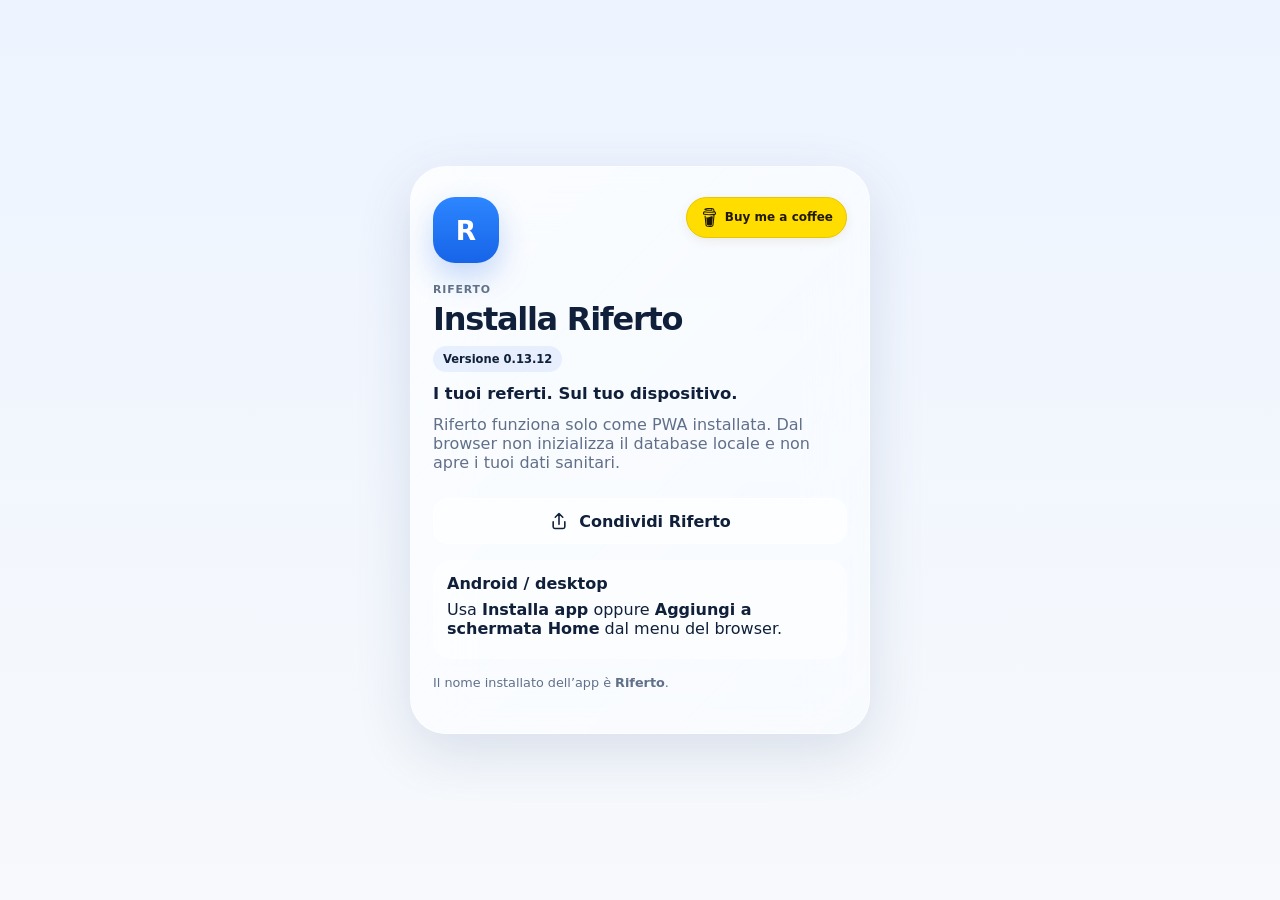
==== commit 77fdf199: "feat: share Riferto public app link from iPhone and browsers (v0.13.12)" ====
--- a/riferto/index.html
+++ b/riferto/index.html
@@ -27,31 +27,32 @@
   <meta name="apple-mobile-web-app-title" content="Riferto" />
   <meta name="description" content="Riferto — i tuoi referti, sul tuo dispositivo." />
   <title>Riferto</title>
-  <link rel="icon" type="image/svg+xml" href="./icon-riferto.svg?v=0.13.11" />
-  <link rel="apple-touch-icon" href="./icon-riferto.svg?v=0.13.11" />
-  <link rel="manifest" href="./manifest.webmanifest?v=0.13.11" />
-  <link rel="stylesheet" href="./styles.css?v=0.13.11" />
-  <link rel="stylesheet" href="./design-0133.css?v=0.13.11" />
+  <link rel="icon" type="image/svg+xml" href="./icon-riferto.svg?v=0.13.12" />
+  <link rel="apple-touch-icon" href="./icon-riferto.svg?v=0.13.12" />
+  <link rel="manifest" href="./manifest.webmanifest?v=0.13.12" />
+  <link rel="stylesheet" href="./styles.css?v=0.13.12" />
+  <link rel="stylesheet" href="./design-0133.css?v=0.13.12" />
 </head>
 <body>
   <div class="ambient ambient-a"></div><div class="ambient ambient-b"></div>
-  <section id="installScreen" class="install-screen"><article class="install-card glass"><a class="riferto-coffee riferto-coffee-install" href="https://www.buymeacoffee.com/dvaidae" target="_blank" rel="noopener noreferrer" aria-label="Supporta Riferto su Buy Me a Coffee (si apre in una nuova scheda)"><img class="riferto-coffee-icon" src="./assets/buymeacoffee.svg?v=0.13.11" width="19" height="19" alt="" aria-hidden="true"> Buy me a coffee</a><div class="brand-mark">R</div><p class="eyebrow">Riferto</p><h1>Installa Riferto</h1><span class="version-badge">Versione 0.13.11</span><p class="tagline">I tuoi referti. Sul tuo dispositivo.</p><p class="muted">Riferto funziona solo come PWA installata. Dal browser non inizializza il database locale e non apre i tuoi dati sanitari.</p><button id="nativeInstallBtn" class="primary-btn hidden" type="button">Installa Riferto</button><div id="iosInstallHelp" class="install-help hidden"><strong>iPhone / iPad</strong><p>Apri in Safari → Condividi → <strong>Aggiungi alla schermata Home</strong> → apri Riferto dall'icona.</p></div><div id="genericInstallHelp" class="install-help hidden"><strong>Android / desktop</strong><p>Usa <strong>Installa app</strong> oppure <strong>Aggiungi a schermata Home</strong> dal menu del browser.</p></div><p class="caption">Il nome installato dell’app è <strong>Riferto</strong>.</p></article></section>
-  <div id="lockScreen" class="lock-screen hidden"><section class="lock-card glass"><div class="brand-mark">R</div><p class="eyebrow">Archivio sanitario personale</p><h1>Riferto</h1><span class="version-badge">v0.13.11</span><p class="tagline">I tuoi referti. Sul tuo dispositivo.</p><p id="lockIntro" class="muted">Crea un PIN di 6 cifre per proteggere l'archivio locale.</p><button id="biometricUnlockBtn" class="secondary-btn hidden" type="button">Sblocca con Face ID</button><div class="lock-separator"><span>oppure</span></div><label class="field"><span>PIN</span><input id="pinInput" class="pin-input" type="password" inputmode="numeric" autocomplete="current-password" minlength="6" maxlength="6" /></label><label id="pinConfirmField" class="field"><span>Conferma PIN</span><input id="pinConfirmInput" class="pin-input" type="password" inputmode="numeric" autocomplete="new-password" minlength="6" maxlength="6" /></label><button id="unlockBtn" class="primary-btn" type="button">Crea archivio</button><p id="lockError" class="error-text" role="alert"></p><p class="caption">Il PIN non viene salvato in chiaro. Se lo perdi, recuperi i dati solo tramite un backup cifrato e la relativa password.</p></section></div>
+  <section id="installScreen" class="install-screen"><article class="install-card glass"><a class="riferto-coffee riferto-coffee-install" href="https://www.buymeacoffee.com/dvaidae" target="_blank" rel="noopener noreferrer" aria-label="Supporta Riferto su Buy Me a Coffee (si apre in una nuova scheda)"><img class="riferto-coffee-icon" src="./assets/buymeacoffee.svg?v=0.13.12" width="19" height="19" alt="" aria-hidden="true"> Buy me a coffee</a><div class="brand-mark">R</div><p class="eyebrow">Riferto</p><h1>Installa Riferto</h1><span class="version-badge">Versione 0.13.12</span><p class="tagline">I tuoi referti. Sul tuo dispositivo.</p><p class="muted">Riferto funziona solo come PWA installata. Dal browser non inizializza il database locale e non apre i tuoi dati sanitari.</p><button id="nativeInstallBtn" class="primary-btn hidden" type="button">Installa Riferto</button><button id="shareRifertoInstallBtn" class="riferto-share-install secondary-btn" type="button" data-share-riferto><svg viewBox="0 0 24 24" width="20" height="20" aria-hidden="true" fill="none" stroke="currentColor" stroke-width="1.9" stroke-linecap="round" stroke-linejoin="round"><path d="M12 16V3m0 0L7.5 7.5M12 3l4.5 4.5"/><path d="M5 13v6a2 2 0 0 0 2 2h10a2 2 0 0 0 2-2v-6"/></svg><span>Condividi Riferto</span></button><div id="iosInstallHelp" class="install-help hidden"><strong>iPhone / iPad</strong><p>Apri in Safari → Condividi → <strong>Aggiungi alla schermata Home</strong> → apri Riferto dall'icona.</p></div><div id="genericInstallHelp" class="install-help hidden"><strong>Android / desktop</strong><p>Usa <strong>Installa app</strong> oppure <strong>Aggiungi a schermata Home</strong> dal menu del browser.</p></div><p class="caption">Il nome installato dell’app è <strong>Riferto</strong>.</p></article></section>
+  <div id="lockScreen" class="lock-screen hidden"><section class="lock-card glass"><div class="brand-mark">R</div><p class="eyebrow">Archivio sanitario personale</p><h1>Riferto</h1><span class="version-badge">v0.13.12</span><p class="tagline">I tuoi referti. Sul tuo dispositivo.</p><p id="lockIntro" class="muted">Crea un PIN di 6 cifre per proteggere l'archivio locale.</p><button id="biometricUnlockBtn" class="secondary-btn hidden" type="button">Sblocca con Face ID</button><div class="lock-separator"><span>oppure</span></div><label class="field"><span>PIN</span><input id="pinInput" class="pin-input" type="password" inputmode="numeric" autocomplete="current-password" minlength="6" maxlength="6" /></label><label id="pinConfirmField" class="field"><span>Conferma PIN</span><input id="pinConfirmInput" class="pin-input" type="password" inputmode="numeric" autocomplete="new-password" minlength="6" maxlength="6" /></label><button id="unlockBtn" class="primary-btn" type="button">Crea archivio</button><p id="lockError" class="error-text" role="alert"></p><p class="caption">Il PIN non viene salvato in chiaro. Se lo perdi, recuperi i dati solo tramite un backup cifrato e la relativa password.</p></section></div>
   <main id="appShell" class="app-shell hidden" aria-hidden="true">
-    <header class="topbar glass"><div class="brand-block"><div class="brand-mark small">R</div><div><p class="eyebrow">Archivio locale</p><h1>Riferto <span class="version-badge compact">v0.13.11</span></h1></div></div><a class="riferto-coffee riferto-coffee-top" href="https://www.buymeacoffee.com/dvaidae" target="_blank" rel="noopener noreferrer" aria-label="Supporta Riferto su Buy Me a Coffee (si apre in una nuova scheda)"><img class="riferto-coffee-icon" src="./assets/buymeacoffee.svg?v=0.13.11" width="19" height="19" alt="" aria-hidden="true"> Buy me a coffee</a></header>
+    <header class="topbar glass"><div class="brand-block"><div class="brand-mark small">R</div><div><p class="eyebrow">Archivio locale</p><h1>Riferto <span class="version-badge compact">v0.13.12</span></h1></div></div><div class="riferto-top-actions"><button id="shareRifertoBtn" class="riferto-share-btn" type="button" data-share-riferto aria-label="Condividi Riferto" title="Condividi Riferto"><svg viewBox="0 0 24 24" width="20" height="20" aria-hidden="true" fill="none" stroke="currentColor" stroke-width="1.9" stroke-linecap="round" stroke-linejoin="round"><path d="M12 16V3m0 0L7.5 7.5M12 3l4.5 4.5"/><path d="M5 13v6a2 2 0 0 0 2 2h10a2 2 0 0 0 2-2v-6"/></svg></button><a class="riferto-coffee riferto-coffee-top" href="https://www.buymeacoffee.com/dvaidae" target="_blank" rel="noopener noreferrer" aria-label="Supporta Riferto su Buy Me a Coffee (si apre in una nuova scheda)"><img class="riferto-coffee-icon" src="./assets/buymeacoffee.svg?v=0.13.12" width="19" height="19" alt="" aria-hidden="true"> Buy me a coffee</a></div></header>
     <section class="app-section active" data-section="reports"><section class="hero glass"><div><p class="eyebrow">Riferto</p><h2>I tuoi referti. Sul tuo dispositivo.</h2><p class="muted">Conserva referti, PDF e valori strutturati in un archivio cifrato che resta sul dispositivo.</p></div><button id="newReportBtn" class="primary-btn" type="button">Nuovo referto</button></section><section class="grid two"><article class="glass card stat-card"><span class="stat-label">Referti</span><strong id="reportCount">0</strong></article><article class="glass card stat-card"><span class="stat-label">Valori</span><strong id="measurementCount">0</strong></article></section><section id="reportsView" class="view active"><div id="reportsList" class="stack"></div><div id="emptyState" class="glass empty-state"><h3>Nessun referto salvato</h3><p class="muted">Aggiungi il primo referto e, se vuoi, allega uno o più PDF.</p></div></section></section>
     <section class="app-section" data-section="trend"></section>
-    <section class="app-section" data-section="settings"><section class="settings-header"><p class="eyebrow">Riferto</p><h2>Impostazioni</h2><p class="muted">Sicurezza, aggiornamenti, dati, lingua, storage e backup.</p></section><section class="settings-stack"><article id="settingsUpdateAvailable" class="glass settings-card update-available-card hidden"><div><p class="eyebrow">Aggiornamento disponibile</p><h3><span class="update-dot"></span>Nuova versione di Riferto</h3><p class="muted">È disponibile una versione più recente dell'app.</p></div><div class="update-version-line"><span>Versione installata <strong id="settingsCurrentVersion">v0.13.11</strong></span><span>Nuova <strong id="settingsUpdateVersion">—</strong></span></div><div class="settings-actions"><button id="settingsUpdateNowBtn" class="primary-btn" type="button">Aggiorna ora</button></div></article><article class="glass settings-card"><div><p class="eyebrow">Sicurezza</p><h3>Accesso</h3><p class="muted">Configura un metodo rapido di accesso oppure blocca subito l'archivio.</p></div><div class="settings-actions"><button id="biometricManageBtn" class="secondary-btn" type="button">Face ID</button><button id="lockBtn" class="secondary-btn" type="button">Blocca archivio</button></div></article><article class="glass settings-card data-tools-card"><div><p class="eyebrow">Dati</p><h3>Dati e strumenti</h3><p class="muted">Backup, ripristino e catalogo degli esami restano disponibili senza occupare tutta la schermata.</p></div><details class="settings-disclosure"><summary><span>Backup e ripristino</span><small>Esporta o importa l'archivio</small></summary><div class="settings-disclosure-body"><div class="settings-actions"><button id="exportBtn" class="secondary-btn" type="button">Esporta backup cifrato</button><label class="secondary-btn file-label"><span>Importa backup</span><input id="importInput" type="file" accept="application/json,.json" hidden /></label></div></div></details><details class="settings-disclosure"><summary><span>Catalogo LOINC</span><small>Cerca esami e codici</small></summary><div class="settings-disclosure-body"><label class="field"><span>Cerca esame</span><input id="catalogSearch" type="search" placeholder="es. emoglobina, glucosio, urine" /></label><p class="caption">LOINC identifica l'osservazione; l'unità effettiva resta quella riportata dal laboratorio.</p><div id="catalogView" class="view active"><div id="catalogList" class="stack"></div></div></div></details></article><article class="glass settings-card"><div><p class="eyebrow">App</p><h3>Aggiornamento</h3><p class="muted">Verifica la versione pubblicata e, se disponibile, scarica la nuova build, pulisce la cache e riavvia completamente la PWA.</p></div><div class="settings-actions"><button id="forceUpdateBtn" class="primary-btn" type="button">Controlla aggiornamenti</button></div></article><article class="glass settings-card"><div><p class="eyebrow">Lingua</p><h3>Interfaccia</h3><p class="muted">Scegli la lingua dell'app.</p></div><select id="languageSelect" class="glass-control settings-select" aria-label="Lingua"><option value="it">Italiano</option><option value="en">English</option></select></article><article class="glass settings-card support-card"><p class="eyebrow">Supporta Riferto</p><h3>Buy me a coffee</h3><p class="muted">Se Riferto ti è utile, puoi sostenere lo sviluppo tramite Buy Me a Coffee.</p><a class="secondary-btn support-link" href="https://www.buymeacoffee.com/dvaidae" target="_blank" rel="noopener noreferrer"><img class="riferto-coffee-icon" src="./assets/buymeacoffee.svg?v=0.13.11" width="19" height="19" alt="" aria-hidden="true"> Buy me a coffee</a></article><article class="glass settings-card legal-card"><div><p class="eyebrow">Informazioni</p><h3>Riferto</h3><p class="muted">Archivio personale: non fornisce diagnosi né interpretazioni mediche.</p></div><a class="secondary-btn repo-link" href="https://github.com/making-lemonade/riferto" target="_blank" rel="noopener noreferrer" aria-label="Apri il repository Riferto su GitHub"><svg viewBox="0 0 24 24" aria-hidden="true"><path d="M12 2.8a9.2 9.2 0 0 0-2.9 17.93c.46.09.63-.2.63-.44v-1.72c-2.57.56-3.11-1.09-3.11-1.09-.42-1.07-1.03-1.35-1.03-1.35-.84-.58.06-.57.06-.57.93.07 1.42.96 1.42.96.83 1.42 2.17 1.01 2.7.77.08-.6.32-1.01.59-1.24-2.05-.23-4.21-1.03-4.21-4.57 0-1.01.36-1.84.95-2.48-.1-.24-.41-1.18.09-2.45 0 0 .77-.25 2.53.95A8.8 8.8 0 0 1 12 7.1a8.8 8.8 0 0 1 2.3.31c1.76-1.2 2.53-.95 2.53-.95.5 1.27.19 2.21.09 2.45.59.64.95 1.47.95 2.48 0 3.55-2.16 4.34-4.22 4.57.33.29.63.86.63 1.74v2.59c0 .24.17.53.64.44A9.2 9.2 0 0 0 12 2.8Z" fill="currentColor"/></svg><span>Repository GitHub</span></a><p class="caption">LOINC® is a registered trademark of Regenstrief Institute, Inc.</p><p class="caption">© 2026 Riferto. Tutti i diritti riservati. Vietato il riutilizzo, la redistribuzione, la rivendita, il white-label e qualsiasi uso commerciale del software o di parti sostanziali del codice senza autorizzazione scritta.</p></article></section></section>
+    <section class="app-section" data-section="settings"><section class="settings-header"><p class="eyebrow">Riferto</p><h2>Impostazioni</h2><p class="muted">Sicurezza, aggiornamenti, dati, lingua, storage e backup.</p></section><section class="settings-stack"><article id="settingsUpdateAvailable" class="glass settings-card update-available-card hidden"><div><p class="eyebrow">Aggiornamento disponibile</p><h3><span class="update-dot"></span>Nuova versione di Riferto</h3><p class="muted">È disponibile una versione più recente dell'app.</p></div><div class="update-version-line"><span>Versione installata <strong id="settingsCurrentVersion">v0.13.12</strong></span><span>Nuova <strong id="settingsUpdateVersion">—</strong></span></div><div class="settings-actions"><button id="settingsUpdateNowBtn" class="primary-btn" type="button">Aggiorna ora</button></div></article><article class="glass settings-card"><div><p class="eyebrow">Sicurezza</p><h3>Accesso</h3><p class="muted">Configura un metodo rapido di accesso oppure blocca subito l'archivio.</p></div><div class="settings-actions"><button id="biometricManageBtn" class="secondary-btn" type="button">Face ID</button><button id="lockBtn" class="secondary-btn" type="button">Blocca archivio</button></div></article><article class="glass settings-card data-tools-card"><div><p class="eyebrow">Dati</p><h3>Dati e strumenti</h3><p class="muted">Backup, ripristino e catalogo degli esami restano disponibili senza occupare tutta la schermata.</p></div><details class="settings-disclosure"><summary><span>Backup e ripristino</span><small>Esporta o importa l'archivio</small></summary><div class="settings-disclosure-body"><div class="settings-actions"><button id="exportBtn" class="secondary-btn" type="button">Esporta backup cifrato</button><label class="secondary-btn file-label"><span>Importa backup</span><input id="importInput" type="file" accept="application/json,.json" hidden /></label></div></div></details><details class="settings-disclosure"><summary><span>Catalogo LOINC</span><small>Cerca esami e codici</small></summary><div class="settings-disclosure-body"><label class="field"><span>Cerca esame</span><input id="catalogSearch" type="search" placeholder="es. emoglobina, glucosio, urine" /></label><p class="caption">LOINC identifica l'osservazione; l'unità effettiva resta quella riportata dal laboratorio.</p><div id="catalogView" class="view active"><div id="catalogList" class="stack"></div></div></div></details></article><article class="glass settings-card"><div><p class="eyebrow">App</p><h3>Aggiornamento</h3><p class="muted">Verifica la versione pubblicata e, se disponibile, scarica la nuova build, pulisce la cache e riavvia completamente la PWA.</p></div><div class="settings-actions"><button id="forceUpdateBtn" class="primary-btn" type="button">Controlla aggiornamenti</button></div></article><article class="glass settings-card"><div><p class="eyebrow">Lingua</p><h3>Interfaccia</h3><p class="muted">Scegli la lingua dell'app.</p></div><select id="languageSelect" class="glass-control settings-select" aria-label="Lingua"><option value="it">Italiano</option><option value="en">English</option></select></article><article class="glass settings-card support-card"><p class="eyebrow">Supporta Riferto</p><h3>Buy me a coffee</h3><p class="muted">Se Riferto ti è utile, puoi sostenere lo sviluppo tramite Buy Me a Coffee.</p><a class="secondary-btn support-link" href="https://www.buymeacoffee.com/dvaidae" target="_blank" rel="noopener noreferrer"><img class="riferto-coffee-icon" src="./assets/buymeacoffee.svg?v=0.13.12" width="19" height="19" alt="" aria-hidden="true"> Buy me a coffee</a></article><article class="glass settings-card legal-card"><div><p class="eyebrow">Informazioni</p><h3>Riferto</h3><p class="muted">Archivio personale: non fornisce diagnosi né interpretazioni mediche.</p></div><a class="secondary-btn repo-link" href="https://github.com/making-lemonade/riferto" target="_blank" rel="noopener noreferrer" aria-label="Apri il repository Riferto su GitHub"><svg viewBox="0 0 24 24" aria-hidden="true"><path d="M12 2.8a9.2 9.2 0 0 0-2.9 17.93c.46.09.63-.2.63-.44v-1.72c-2.57.56-3.11-1.09-3.11-1.09-.42-1.07-1.03-1.35-1.03-1.35-.84-.58.06-.57.06-.57.93.07 1.42.96 1.42.96.83 1.42 2.17 1.01 2.7.77.08-.6.32-1.01.59-1.24-2.05-.23-4.21-1.03-4.21-4.57 0-1.01.36-1.84.95-2.48-.1-.24-.41-1.18.09-2.45 0 0 .77-.25 2.53.95A8.8 8.8 0 0 1 12 7.1a8.8 8.8 0 0 1 2.3.31c1.76-1.2 2.53-.95 2.53-.95.5 1.27.19 2.21.09 2.45.59.64.95 1.47.95 2.48 0 3.55-2.16 4.34-4.22 4.57.33.29.63.86.63 1.74v2.59c0 .24.17.53.64.44A9.2 9.2 0 0 0 12 2.8Z" fill="currentColor"/></svg><span>Repository GitHub</span></a><p class="caption">LOINC® is a registered trademark of Regenstrief Institute, Inc.</p><p class="caption">© 2026 Riferto. Tutti i diritti riservati. Vietato il riutilizzo, la redistribuzione, la rivendita, il white-label e qualsiasi uso commerciale del software o di parti sostanziali del codice senza autorizzazione scritta.</p></article></section></section>
   </main>
   <nav id="bottomNav" class="bottom-nav glass hidden" aria-label="Navigazione principale"><button class="bottom-nav-btn active" data-app-section="reports" aria-selected="true" type="button"><span class="nav-icon"><svg viewBox="0 0 24 24" aria-hidden="true"><path d="M6 3.5h9l3 3V20.5H6zM15 3.5v4h4M9 11h6M9 14.5h6M9 18h4" fill="none" stroke="currentColor" stroke-width="1.7" stroke-linecap="round" stroke-linejoin="round"/></svg></span><span>Referti</span></button><button class="bottom-nav-btn" data-app-section="trend" aria-selected="false" type="button"><span class="nav-icon"><svg viewBox="0 0 24 24" aria-hidden="true"><path d="M4 18.5 9 13l3 3 7-8M16 8h3v3" fill="none" stroke="currentColor" stroke-width="1.8" stroke-linecap="round" stroke-linejoin="round"/></svg></span><span>Trend</span></button><button class="bottom-nav-btn" data-app-section="settings" aria-selected="false" type="button"><span class="nav-icon"><svg viewBox="0 0 24 24" aria-hidden="true"><path d="M12 8.5A3.5 3.5 0 1 0 12 15a3.5 3.5 0 0 0 0-6.5ZM19 12l2-1-2-3-2 .5-1.5-1L15 5h-3l-.5 2.5-1.5 1L8 8 6 11l2 1v2l-2 1 2 3 2-.5 1.5 1L12 21h3l.5-2.5 1.5-1 2 .5 2-3-2-1z" fill="none" stroke="currentColor" stroke-width="1.5" stroke-linejoin="round"/></svg></span><span>Impostazioni</span></button></nav>
   <dialog id="reportDialog" class="sheet-dialog"><form id="reportForm" class="sheet glass"><div class="sheet-handle"></div><div class="sheet-head"><div><p class="eyebrow">Referto</p><h2 id="dialogTitle">Nuovo referto</h2></div><button type="button" id="closeDialogBtn" class="icon-btn" aria-label="Chiudi">✕</button></div><input id="reportId" type="hidden" /><div class="grid two"><label class="field"><span>Data</span><input id="reportDate" type="date" required /></label><label class="field"><span>Struttura / laboratorio</span><input id="laboratory" type="text" autocomplete="organization" /></label></div><label class="field"><span>Note</span><textarea id="notes" rows="2"></textarea></label><label class="field"><span>PDF allegati</span><input id="pdfInput" type="file" accept="application/pdf" multiple /><small class="caption">Puoi selezionare più PDF. Gli allegati già salvati possono essere aperti o rimossi qui sotto.</small><div id="pdfStatus" class="caption"></div></label><div class="section-title-row"><h3>Valori</h3><button type="button" id="addMeasurementBtn" class="secondary-btn">Aggiungi valore</button></div><div id="measurementEditor" class="stack compact"></div><div class="sheet-actions"><button type="button" id="deleteReportBtn" class="danger-btn hidden">Elimina referto</button><button type="submit" class="primary-btn">Salva</button></div></form></dialog>
   <template id="measurementTemplate"><div class="measurement-row glass-subtle"><label class="field grow"><span>Esame</span><input class="test-search" placeholder="Cerca esame o codice LOINC" autocomplete="off" enterkeyhint="search" required /></label><div class="grid three measurement-fields"><label class="field"><span>Valore</span><input class="test-value" inputmode="decimal" required /></label><label class="field"><span>Unità</span><input class="test-unit" placeholder="mg/dL" /></label><label class="field"><span>Intervallo</span><input class="test-range" placeholder="es. 70–99" /></label></div><button type="button" class="remove-measurement danger-link">Rimuovi</button></div></template>
   <datalist id="loincOptions"></datalist>
-  <script src="./pin-guard.js?v=0.13.11"></script>
-  <script src="./ui-nav.js?v=0.13.11"></script>
-  <script type="module" src="./bootstrap.js?v=0.13.11"></script>
-  <script type="module" src="./credential-ui.js?v=0.13.11"></script>
-  <script type="module" src="./backup-guard.js?v=0.13.11"></script>
-  <script type="module" src="./loinc-search.js?v=0.13.11"></script>
+  <script src="./pin-guard.js?v=0.13.12"></script>
+  <script src="./ui-nav.js?v=0.13.12"></script>
+  <script type="module" src="./bootstrap.js?v=0.13.12"></script>
+  <script type="module" src="./credential-ui.js?v=0.13.12"></script>
+  <script type="module" src="./backup-guard.js?v=0.13.12"></script>
+  <script defer src="./share.js?v=0.13.12"></script>
+  <script type="module" src="./loinc-search.js?v=0.13.12"></script>
 </body>
 </html>
--- a/riferto/styles.css
+++ b/riferto/styles.css
@@ -7,3 +7,14 @@
 /* Local brand icon for Buy Me a Coffee; no embedded payment scripts. */
 .riferto-coffee-icon{display:inline-block;width:19px;height:19px;object-fit:contain;vertical-align:middle;flex-shrink:0}
 .support-link:has(.riferto-coffee-icon){display:inline-flex;align-items:center;justify-content:center;gap:7px}
+
+/* Share Riferto's public app URL only. Topbar remains usable on compact iPhones. */
+.riferto-top-actions{display:flex;align-items:center;justify-content:flex-end;gap:8px;min-width:0;margin-left:auto}
+.riferto-top-actions .riferto-coffee-top{margin-left:0}
+.riferto-share-btn{width:42px;height:42px;min-width:42px;display:inline-flex;align-items:center;justify-content:center;border-radius:14px;border:1px solid rgba(96,118,151,.20);background:rgba(255,255,255,.72);color:#1f4d89;box-shadow:0 3px 12px rgba(39,71,117,.07);padding:0;flex:none}
+.riferto-share-btn:active{transform:scale(.97)}.riferto-share-btn:focus-visible,.riferto-share-install:focus-visible{outline:3px solid #2d86ff;outline-offset:3px}
+.riferto-share-install{width:100%;display:inline-flex;align-items:center;justify-content:center;gap:10px;margin-top:10px;padding:12px 16px;border-radius:15px}
+.riferto-share-install svg{flex:none}.riferto-share-install span{font-weight:750}
+html[data-riferto-theme="dark"] .riferto-share-btn{background:rgba(48,67,95,.95);color:#eaf3ff;border-color:rgba(154,188,230,.3)}
+html[data-riferto-theme="dark"] .riferto-share-install{color:#f0f5ff}
+@media(max-width:420px){.topbar{flex-wrap:wrap;align-items:center;gap:9px}.topbar .brand-block{flex:1 1 110px}.riferto-top-actions{margin-left:auto;gap:7px}.riferto-share-btn{width:39px;height:39px;min-width:39px}.riferto-top-actions .riferto-coffee-top{font-size:.68rem;padding:9px 10px}}
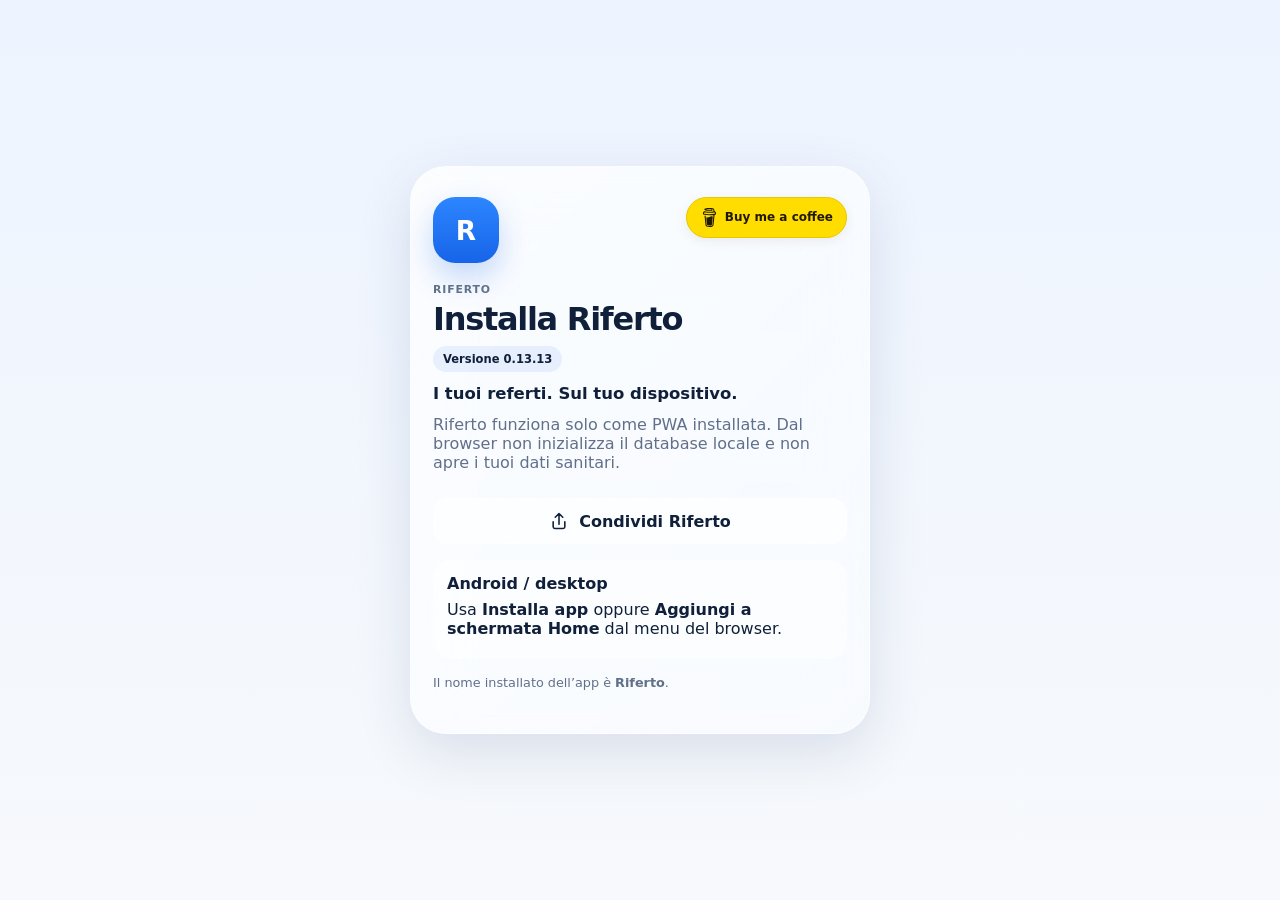
==== commit d6a7589a: "feat: wire Google Drive encrypted backups and separate Apple Passwords backup memo (v0.13.13)" ====
--- a/riferto/index.html
+++ b/riferto/index.html
@@ -27,32 +27,32 @@
   <meta name="apple-mobile-web-app-title" content="Riferto" />
   <meta name="description" content="Riferto — i tuoi referti, sul tuo dispositivo." />
   <title>Riferto</title>
-  <link rel="icon" type="image/svg+xml" href="./icon-riferto.svg?v=0.13.12" />
-  <link rel="apple-touch-icon" href="./icon-riferto.svg?v=0.13.12" />
-  <link rel="manifest" href="./manifest.webmanifest?v=0.13.12" />
-  <link rel="stylesheet" href="./styles.css?v=0.13.12" />
-  <link rel="stylesheet" href="./design-0133.css?v=0.13.12" />
+  <link rel="icon" type="image/svg+xml" href="./icon-riferto.svg?v=0.13.13" />
+  <link rel="apple-touch-icon" href="./icon-riferto.svg?v=0.13.13" />
+  <link rel="manifest" href="./manifest.webmanifest?v=0.13.13" />
+  <link rel="stylesheet" href="./styles.css?v=0.13.13" />
+  <link rel="stylesheet" href="./design-0133.css?v=0.13.13" />
 </head>
 <body>
   <div class="ambient ambient-a"></div><div class="ambient ambient-b"></div>
-  <section id="installScreen" class="install-screen"><article class="install-card glass"><a class="riferto-coffee riferto-coffee-install" href="https://www.buymeacoffee.com/dvaidae" target="_blank" rel="noopener noreferrer" aria-label="Supporta Riferto su Buy Me a Coffee (si apre in una nuova scheda)"><img class="riferto-coffee-icon" src="./assets/buymeacoffee.svg?v=0.13.12" width="19" height="19" alt="" aria-hidden="true"> Buy me a coffee</a><div class="brand-mark">R</div><p class="eyebrow">Riferto</p><h1>Installa Riferto</h1><span class="version-badge">Versione 0.13.12</span><p class="tagline">I tuoi referti. Sul tuo dispositivo.</p><p class="muted">Riferto funziona solo come PWA installata. Dal browser non inizializza il database locale e non apre i tuoi dati sanitari.</p><button id="nativeInstallBtn" class="primary-btn hidden" type="button">Installa Riferto</button><button id="shareRifertoInstallBtn" class="riferto-share-install secondary-btn" type="button" data-share-riferto><svg viewBox="0 0 24 24" width="20" height="20" aria-hidden="true" fill="none" stroke="currentColor" stroke-width="1.9" stroke-linecap="round" stroke-linejoin="round"><path d="M12 16V3m0 0L7.5 7.5M12 3l4.5 4.5"/><path d="M5 13v6a2 2 0 0 0 2 2h10a2 2 0 0 0 2-2v-6"/></svg><span>Condividi Riferto</span></button><div id="iosInstallHelp" class="install-help hidden"><strong>iPhone / iPad</strong><p>Apri in Safari → Condividi → <strong>Aggiungi alla schermata Home</strong> → apri Riferto dall'icona.</p></div><div id="genericInstallHelp" class="install-help hidden"><strong>Android / desktop</strong><p>Usa <strong>Installa app</strong> oppure <strong>Aggiungi a schermata Home</strong> dal menu del browser.</p></div><p class="caption">Il nome installato dell’app è <strong>Riferto</strong>.</p></article></section>
-  <div id="lockScreen" class="lock-screen hidden"><section class="lock-card glass"><div class="brand-mark">R</div><p class="eyebrow">Archivio sanitario personale</p><h1>Riferto</h1><span class="version-badge">v0.13.12</span><p class="tagline">I tuoi referti. Sul tuo dispositivo.</p><p id="lockIntro" class="muted">Crea un PIN di 6 cifre per proteggere l'archivio locale.</p><button id="biometricUnlockBtn" class="secondary-btn hidden" type="button">Sblocca con Face ID</button><div class="lock-separator"><span>oppure</span></div><label class="field"><span>PIN</span><input id="pinInput" class="pin-input" type="password" inputmode="numeric" autocomplete="current-password" minlength="6" maxlength="6" /></label><label id="pinConfirmField" class="field"><span>Conferma PIN</span><input id="pinConfirmInput" class="pin-input" type="password" inputmode="numeric" autocomplete="new-password" minlength="6" maxlength="6" /></label><button id="unlockBtn" class="primary-btn" type="button">Crea archivio</button><p id="lockError" class="error-text" role="alert"></p><p class="caption">Il PIN non viene salvato in chiaro. Se lo perdi, recuperi i dati solo tramite un backup cifrato e la relativa password.</p></section></div>
+  <section id="installScreen" class="install-screen"><article class="install-card glass"><a class="riferto-coffee riferto-coffee-install" href="https://www.buymeacoffee.com/dvaidae" target="_blank" rel="noopener noreferrer" aria-label="Supporta Riferto su Buy Me a Coffee (si apre in una nuova scheda)"><img class="riferto-coffee-icon" src="./assets/buymeacoffee.svg?v=0.13.13" width="19" height="19" alt="" aria-hidden="true"> Buy me a coffee</a><div class="brand-mark">R</div><p class="eyebrow">Riferto</p><h1>Installa Riferto</h1><span class="version-badge">Versione 0.13.13</span><p class="tagline">I tuoi referti. Sul tuo dispositivo.</p><p class="muted">Riferto funziona solo come PWA installata. Dal browser non inizializza il database locale e non apre i tuoi dati sanitari.</p><button id="nativeInstallBtn" class="primary-btn hidden" type="button">Installa Riferto</button><button id="shareRifertoInstallBtn" class="riferto-share-install secondary-btn" type="button" data-share-riferto><svg viewBox="0 0 24 24" width="20" height="20" aria-hidden="true" fill="none" stroke="currentColor" stroke-width="1.9" stroke-linecap="round" stroke-linejoin="round"><path d="M12 16V3m0 0L7.5 7.5M12 3l4.5 4.5"/><path d="M5 13v6a2 2 0 0 0 2 2h10a2 2 0 0 0 2-2v-6"/></svg><span>Condividi Riferto</span></button><div id="iosInstallHelp" class="install-help hidden"><strong>iPhone / iPad</strong><p>Apri in Safari → Condividi → <strong>Aggiungi alla schermata Home</strong> → apri Riferto dall'icona.</p></div><div id="genericInstallHelp" class="install-help hidden"><strong>Android / desktop</strong><p>Usa <strong>Installa app</strong> oppure <strong>Aggiungi a schermata Home</strong> dal menu del browser.</p></div><p class="caption">Il nome installato dell’app è <strong>Riferto</strong>.</p></article></section>
+  <div id="lockScreen" class="lock-screen hidden"><section class="lock-card glass"><div class="brand-mark">R</div><p class="eyebrow">Archivio sanitario personale</p><h1>Riferto</h1><span class="version-badge">v0.13.13</span><p class="tagline">I tuoi referti. Sul tuo dispositivo.</p><p id="lockIntro" class="muted">Crea un PIN di 6 cifre per proteggere l'archivio locale.</p><button id="biometricUnlockBtn" class="secondary-btn hidden" type="button">Sblocca con Face ID</button><div class="lock-separator"><span>oppure</span></div><label class="field"><span>PIN</span><input id="pinInput" class="pin-input" type="password" inputmode="numeric" autocomplete="current-password" minlength="6" maxlength="6" /></label><label id="pinConfirmField" class="field"><span>Conferma PIN</span><input id="pinConfirmInput" class="pin-input" type="password" inputmode="numeric" autocomplete="new-password" minlength="6" maxlength="6" /></label><button id="unlockBtn" class="primary-btn" type="button">Crea archivio</button><p id="lockError" class="error-text" role="alert"></p><p class="caption">Il PIN non viene salvato in chiaro. Se lo perdi, recuperi i dati solo tramite un backup cifrato e la relativa password.</p></section></div>
   <main id="appShell" class="app-shell hidden" aria-hidden="true">
-    <header class="topbar glass"><div class="brand-block"><div class="brand-mark small">R</div><div><p class="eyebrow">Archivio locale</p><h1>Riferto <span class="version-badge compact">v0.13.12</span></h1></div></div><div class="riferto-top-actions"><button id="shareRifertoBtn" class="riferto-share-btn" type="button" data-share-riferto aria-label="Condividi Riferto" title="Condividi Riferto"><svg viewBox="0 0 24 24" width="20" height="20" aria-hidden="true" fill="none" stroke="currentColor" stroke-width="1.9" stroke-linecap="round" stroke-linejoin="round"><path d="M12 16V3m0 0L7.5 7.5M12 3l4.5 4.5"/><path d="M5 13v6a2 2 0 0 0 2 2h10a2 2 0 0 0 2-2v-6"/></svg></button><a class="riferto-coffee riferto-coffee-top" href="https://www.buymeacoffee.com/dvaidae" target="_blank" rel="noopener noreferrer" aria-label="Supporta Riferto su Buy Me a Coffee (si apre in una nuova scheda)"><img class="riferto-coffee-icon" src="./assets/buymeacoffee.svg?v=0.13.12" width="19" height="19" alt="" aria-hidden="true"> Buy me a coffee</a></div></header>
+    <header class="topbar glass"><div class="brand-block"><div class="brand-mark small">R</div><div><p class="eyebrow">Archivio locale</p><h1>Riferto <span class="version-badge compact">v0.13.13</span></h1></div></div><div class="riferto-top-actions"><button id="shareRifertoBtn" class="riferto-share-btn" type="button" data-share-riferto aria-label="Condividi Riferto" title="Condividi Riferto"><svg viewBox="0 0 24 24" width="20" height="20" aria-hidden="true" fill="none" stroke="currentColor" stroke-width="1.9" stroke-linecap="round" stroke-linejoin="round"><path d="M12 16V3m0 0L7.5 7.5M12 3l4.5 4.5"/><path d="M5 13v6a2 2 0 0 0 2 2h10a2 2 0 0 0 2-2v-6"/></svg></button><a class="riferto-coffee riferto-coffee-top" href="https://www.buymeacoffee.com/dvaidae" target="_blank" rel="noopener noreferrer" aria-label="Supporta Riferto su Buy Me a Coffee (si apre in una nuova scheda)"><img class="riferto-coffee-icon" src="./assets/buymeacoffee.svg?v=0.13.13" width="19" height="19" alt="" aria-hidden="true"> Buy me a coffee</a></div></header>
     <section class="app-section active" data-section="reports"><section class="hero glass"><div><p class="eyebrow">Riferto</p><h2>I tuoi referti. Sul tuo dispositivo.</h2><p class="muted">Conserva referti, PDF e valori strutturati in un archivio cifrato che resta sul dispositivo.</p></div><button id="newReportBtn" class="primary-btn" type="button">Nuovo referto</button></section><section class="grid two"><article class="glass card stat-card"><span class="stat-label">Referti</span><strong id="reportCount">0</strong></article><article class="glass card stat-card"><span class="stat-label">Valori</span><strong id="measurementCount">0</strong></article></section><section id="reportsView" class="view active"><div id="reportsList" class="stack"></div><div id="emptyState" class="glass empty-state"><h3>Nessun referto salvato</h3><p class="muted">Aggiungi il primo referto e, se vuoi, allega uno o più PDF.</p></div></section></section>
     <section class="app-section" data-section="trend"></section>
-    <section class="app-section" data-section="settings"><section class="settings-header"><p class="eyebrow">Riferto</p><h2>Impostazioni</h2><p class="muted">Sicurezza, aggiornamenti, dati, lingua, storage e backup.</p></section><section class="settings-stack"><article id="settingsUpdateAvailable" class="glass settings-card update-available-card hidden"><div><p class="eyebrow">Aggiornamento disponibile</p><h3><span class="update-dot"></span>Nuova versione di Riferto</h3><p class="muted">È disponibile una versione più recente dell'app.</p></div><div class="update-version-line"><span>Versione installata <strong id="settingsCurrentVersion">v0.13.12</strong></span><span>Nuova <strong id="settingsUpdateVersion">—</strong></span></div><div class="settings-actions"><button id="settingsUpdateNowBtn" class="primary-btn" type="button">Aggiorna ora</button></div></article><article class="glass settings-card"><div><p class="eyebrow">Sicurezza</p><h3>Accesso</h3><p class="muted">Configura un metodo rapido di accesso oppure blocca subito l'archivio.</p></div><div class="settings-actions"><button id="biometricManageBtn" class="secondary-btn" type="button">Face ID</button><button id="lockBtn" class="secondary-btn" type="button">Blocca archivio</button></div></article><article class="glass settings-card data-tools-card"><div><p class="eyebrow">Dati</p><h3>Dati e strumenti</h3><p class="muted">Backup, ripristino e catalogo degli esami restano disponibili senza occupare tutta la schermata.</p></div><details class="settings-disclosure"><summary><span>Backup e ripristino</span><small>Esporta o importa l'archivio</small></summary><div class="settings-disclosure-body"><div class="settings-actions"><button id="exportBtn" class="secondary-btn" type="button">Esporta backup cifrato</button><label class="secondary-btn file-label"><span>Importa backup</span><input id="importInput" type="file" accept="application/json,.json" hidden /></label></div></div></details><details class="settings-disclosure"><summary><span>Catalogo LOINC</span><small>Cerca esami e codici</small></summary><div class="settings-disclosure-body"><label class="field"><span>Cerca esame</span><input id="catalogSearch" type="search" placeholder="es. emoglobina, glucosio, urine" /></label><p class="caption">LOINC identifica l'osservazione; l'unità effettiva resta quella riportata dal laboratorio.</p><div id="catalogView" class="view active"><div id="catalogList" class="stack"></div></div></div></details></article><article class="glass settings-card"><div><p class="eyebrow">App</p><h3>Aggiornamento</h3><p class="muted">Verifica la versione pubblicata e, se disponibile, scarica la nuova build, pulisce la cache e riavvia completamente la PWA.</p></div><div class="settings-actions"><button id="forceUpdateBtn" class="primary-btn" type="button">Controlla aggiornamenti</button></div></article><article class="glass settings-card"><div><p class="eyebrow">Lingua</p><h3>Interfaccia</h3><p class="muted">Scegli la lingua dell'app.</p></div><select id="languageSelect" class="glass-control settings-select" aria-label="Lingua"><option value="it">Italiano</option><option value="en">English</option></select></article><article class="glass settings-card support-card"><p class="eyebrow">Supporta Riferto</p><h3>Buy me a coffee</h3><p class="muted">Se Riferto ti è utile, puoi sostenere lo sviluppo tramite Buy Me a Coffee.</p><a class="secondary-btn support-link" href="https://www.buymeacoffee.com/dvaidae" target="_blank" rel="noopener noreferrer"><img class="riferto-coffee-icon" src="./assets/buymeacoffee.svg?v=0.13.12" width="19" height="19" alt="" aria-hidden="true"> Buy me a coffee</a></article><article class="glass settings-card legal-card"><div><p class="eyebrow">Informazioni</p><h3>Riferto</h3><p class="muted">Archivio personale: non fornisce diagnosi né interpretazioni mediche.</p></div><a class="secondary-btn repo-link" href="https://github.com/making-lemonade/riferto" target="_blank" rel="noopener noreferrer" aria-label="Apri il repository Riferto su GitHub"><svg viewBox="0 0 24 24" aria-hidden="true"><path d="M12 2.8a9.2 9.2 0 0 0-2.9 17.93c.46.09.63-.2.63-.44v-1.72c-2.57.56-3.11-1.09-3.11-1.09-.42-1.07-1.03-1.35-1.03-1.35-.84-.58.06-.57.06-.57.93.07 1.42.96 1.42.96.83 1.42 2.17 1.01 2.7.77.08-.6.32-1.01.59-1.24-2.05-.23-4.21-1.03-4.21-4.57 0-1.01.36-1.84.95-2.48-.1-.24-.41-1.18.09-2.45 0 0 .77-.25 2.53.95A8.8 8.8 0 0 1 12 7.1a8.8 8.8 0 0 1 2.3.31c1.76-1.2 2.53-.95 2.53-.95.5 1.27.19 2.21.09 2.45.59.64.95 1.47.95 2.48 0 3.55-2.16 4.34-4.22 4.57.33.29.63.86.63 1.74v2.59c0 .24.17.53.64.44A9.2 9.2 0 0 0 12 2.8Z" fill="currentColor"/></svg><span>Repository GitHub</span></a><p class="caption">LOINC® is a registered trademark of Regenstrief Institute, Inc.</p><p class="caption">© 2026 Riferto. Tutti i diritti riservati. Vietato il riutilizzo, la redistribuzione, la rivendita, il white-label e qualsiasi uso commerciale del software o di parti sostanziali del codice senza autorizzazione scritta.</p></article></section></section>
+    <section class="app-section" data-section="settings"><section class="settings-header"><p class="eyebrow">Riferto</p><h2>Impostazioni</h2><p class="muted">Sicurezza, aggiornamenti, dati, lingua, storage e backup.</p></section><section class="settings-stack"><article id="settingsUpdateAvailable" class="glass settings-card update-available-card hidden"><div><p class="eyebrow">Aggiornamento disponibile</p><h3><span class="update-dot"></span>Nuova versione di Riferto</h3><p class="muted">È disponibile una versione più recente dell'app.</p></div><div class="update-version-line"><span>Versione installata <strong id="settingsCurrentVersion">v0.13.13</strong></span><span>Nuova <strong id="settingsUpdateVersion">—</strong></span></div><div class="settings-actions"><button id="settingsUpdateNowBtn" class="primary-btn" type="button">Aggiorna ora</button></div></article><article class="glass settings-card"><div><p class="eyebrow">Sicurezza</p><h3>Accesso</h3><p class="muted">Configura un metodo rapido di accesso oppure blocca subito l'archivio.</p></div><div class="settings-actions"><button id="biometricManageBtn" class="secondary-btn" type="button">Face ID</button><button id="lockBtn" class="secondary-btn" type="button">Blocca archivio</button></div></article><article class="glass settings-card data-tools-card"><div><p class="eyebrow">Dati</p><h3>Dati e strumenti</h3><p class="muted">Backup, ripristino e catalogo degli esami restano disponibili senza occupare tutta la schermata.</p></div><details class="settings-disclosure"><summary><span>Backup e ripristino</span><small>Esporta o importa l'archivio</small></summary><div class="settings-disclosure-body"><div class="settings-actions"><button id="exportBtn" class="secondary-btn" type="button">Esporta backup cifrato</button><label class="secondary-btn file-label"><span>Importa backup</span><input id="importInput" type="file" accept="application/json,.json" hidden /></label></div></div></details><details class="settings-disclosure"><summary><span>Catalogo LOINC</span><small>Cerca esami e codici</small></summary><div class="settings-disclosure-body"><label class="field"><span>Cerca esame</span><input id="catalogSearch" type="search" placeholder="es. emoglobina, glucosio, urine" /></label><p class="caption">LOINC identifica l'osservazione; l'unità effettiva resta quella riportata dal laboratorio.</p><div id="catalogView" class="view active"><div id="catalogList" class="stack"></div></div></div></details></article><article class="glass settings-card"><div><p class="eyebrow">App</p><h3>Aggiornamento</h3><p class="muted">Verifica la versione pubblicata e, se disponibile, scarica la nuova build, pulisce la cache e riavvia completamente la PWA.</p></div><div class="settings-actions"><button id="forceUpdateBtn" class="primary-btn" type="button">Controlla aggiornamenti</button></div></article><article class="glass settings-card"><div><p class="eyebrow">Lingua</p><h3>Interfaccia</h3><p class="muted">Scegli la lingua dell'app.</p></div><select id="languageSelect" class="glass-control settings-select" aria-label="Lingua"><option value="it">Italiano</option><option value="en">English</option></select></article><article class="glass settings-card support-card"><p class="eyebrow">Supporta Riferto</p><h3>Buy me a coffee</h3><p class="muted">Se Riferto ti è utile, puoi sostenere lo sviluppo tramite Buy Me a Coffee.</p><a class="secondary-btn support-link" href="https://www.buymeacoffee.com/dvaidae" target="_blank" rel="noopener noreferrer"><img class="riferto-coffee-icon" src="./assets/buymeacoffee.svg?v=0.13.13" width="19" height="19" alt="" aria-hidden="true"> Buy me a coffee</a></article><article class="glass settings-card legal-card"><div><p class="eyebrow">Informazioni</p><h3>Riferto</h3><p class="muted">Archivio personale: non fornisce diagnosi né interpretazioni mediche.</p></div><a class="secondary-btn repo-link" href="https://github.com/making-lemonade/riferto" target="_blank" rel="noopener noreferrer" aria-label="Apri il repository Riferto su GitHub"><svg viewBox="0 0 24 24" aria-hidden="true"><path d="M12 2.8a9.2 9.2 0 0 0-2.9 17.93c.46.09.63-.2.63-.44v-1.72c-2.57.56-3.11-1.09-3.11-1.09-.42-1.07-1.03-1.35-1.03-1.35-.84-.58.06-.57.06-.57.93.07 1.42.96 1.42.96.83 1.42 2.17 1.01 2.7.77.08-.6.32-1.01.59-1.24-2.05-.23-4.21-1.03-4.21-4.57 0-1.01.36-1.84.95-2.48-.1-.24-.41-1.18.09-2.45 0 0 .77-.25 2.53.95A8.8 8.8 0 0 1 12 7.1a8.8 8.8 0 0 1 2.3.31c1.76-1.2 2.53-.95 2.53-.95.5 1.27.19 2.21.09 2.45.59.64.95 1.47.95 2.48 0 3.55-2.16 4.34-4.22 4.57.33.29.63.86.63 1.74v2.59c0 .24.17.53.64.44A9.2 9.2 0 0 0 12 2.8Z" fill="currentColor"/></svg><span>Repository GitHub</span></a><p class="caption">LOINC® is a registered trademark of Regenstrief Institute, Inc.</p><p class="caption">© 2026 Riferto. Tutti i diritti riservati. Vietato il riutilizzo, la redistribuzione, la rivendita, il white-label e qualsiasi uso commerciale del software o di parti sostanziali del codice senza autorizzazione scritta.</p></article></section></section>
   </main>
   <nav id="bottomNav" class="bottom-nav glass hidden" aria-label="Navigazione principale"><button class="bottom-nav-btn active" data-app-section="reports" aria-selected="true" type="button"><span class="nav-icon"><svg viewBox="0 0 24 24" aria-hidden="true"><path d="M6 3.5h9l3 3V20.5H6zM15 3.5v4h4M9 11h6M9 14.5h6M9 18h4" fill="none" stroke="currentColor" stroke-width="1.7" stroke-linecap="round" stroke-linejoin="round"/></svg></span><span>Referti</span></button><button class="bottom-nav-btn" data-app-section="trend" aria-selected="false" type="button"><span class="nav-icon"><svg viewBox="0 0 24 24" aria-hidden="true"><path d="M4 18.5 9 13l3 3 7-8M16 8h3v3" fill="none" stroke="currentColor" stroke-width="1.8" stroke-linecap="round" stroke-linejoin="round"/></svg></span><span>Trend</span></button><button class="bottom-nav-btn" data-app-section="settings" aria-selected="false" type="button"><span class="nav-icon"><svg viewBox="0 0 24 24" aria-hidden="true"><path d="M12 8.5A3.5 3.5 0 1 0 12 15a3.5 3.5 0 0 0 0-6.5ZM19 12l2-1-2-3-2 .5-1.5-1L15 5h-3l-.5 2.5-1.5 1L8 8 6 11l2 1v2l-2 1 2 3 2-.5 1.5 1L12 21h3l.5-2.5 1.5-1 2 .5 2-3-2-1z" fill="none" stroke="currentColor" stroke-width="1.5" stroke-linejoin="round"/></svg></span><span>Impostazioni</span></button></nav>
   <dialog id="reportDialog" class="sheet-dialog"><form id="reportForm" class="sheet glass"><div class="sheet-handle"></div><div class="sheet-head"><div><p class="eyebrow">Referto</p><h2 id="dialogTitle">Nuovo referto</h2></div><button type="button" id="closeDialogBtn" class="icon-btn" aria-label="Chiudi">✕</button></div><input id="reportId" type="hidden" /><div class="grid two"><label class="field"><span>Data</span><input id="reportDate" type="date" required /></label><label class="field"><span>Struttura / laboratorio</span><input id="laboratory" type="text" autocomplete="organization" /></label></div><label class="field"><span>Note</span><textarea id="notes" rows="2"></textarea></label><label class="field"><span>PDF allegati</span><input id="pdfInput" type="file" accept="application/pdf" multiple /><small class="caption">Puoi selezionare più PDF. Gli allegati già salvati possono essere aperti o rimossi qui sotto.</small><div id="pdfStatus" class="caption"></div></label><div class="section-title-row"><h3>Valori</h3><button type="button" id="addMeasurementBtn" class="secondary-btn">Aggiungi valore</button></div><div id="measurementEditor" class="stack compact"></div><div class="sheet-actions"><button type="button" id="deleteReportBtn" class="danger-btn hidden">Elimina referto</button><button type="submit" class="primary-btn">Salva</button></div></form></dialog>
   <template id="measurementTemplate"><div class="measurement-row glass-subtle"><label class="field grow"><span>Esame</span><input class="test-search" placeholder="Cerca esame o codice LOINC" autocomplete="off" enterkeyhint="search" required /></label><div class="grid three measurement-fields"><label class="field"><span>Valore</span><input class="test-value" inputmode="decimal" required /></label><label class="field"><span>Unità</span><input class="test-unit" placeholder="mg/dL" /></label><label class="field"><span>Intervallo</span><input class="test-range" placeholder="es. 70–99" /></label></div><button type="button" class="remove-measurement danger-link">Rimuovi</button></div></template>
   <datalist id="loincOptions"></datalist>
-  <script src="./pin-guard.js?v=0.13.12"></script>
-  <script src="./ui-nav.js?v=0.13.12"></script>
-  <script type="module" src="./bootstrap.js?v=0.13.12"></script>
-  <script type="module" src="./credential-ui.js?v=0.13.12"></script>
-  <script type="module" src="./backup-guard.js?v=0.13.12"></script>
-  <script defer src="./share.js?v=0.13.12"></script>
-  <script type="module" src="./loinc-search.js?v=0.13.12"></script>
+  <script src="./pin-guard.js?v=0.13.13"></script>
+  <script src="./ui-nav.js?v=0.13.13"></script>
+  <script type="module" src="./bootstrap.js?v=0.13.13"></script>
+  <script type="module" src="./credential-ui.js?v=0.13.13"></script>
+  <script type="module" src="./backup-guard.js?v=0.13.13"></script>
+  <script defer src="./share.js?v=0.13.13"></script>
+  <script type="module" src="./loinc-search.js?v=0.13.13"></script>
 </body>
 </html>
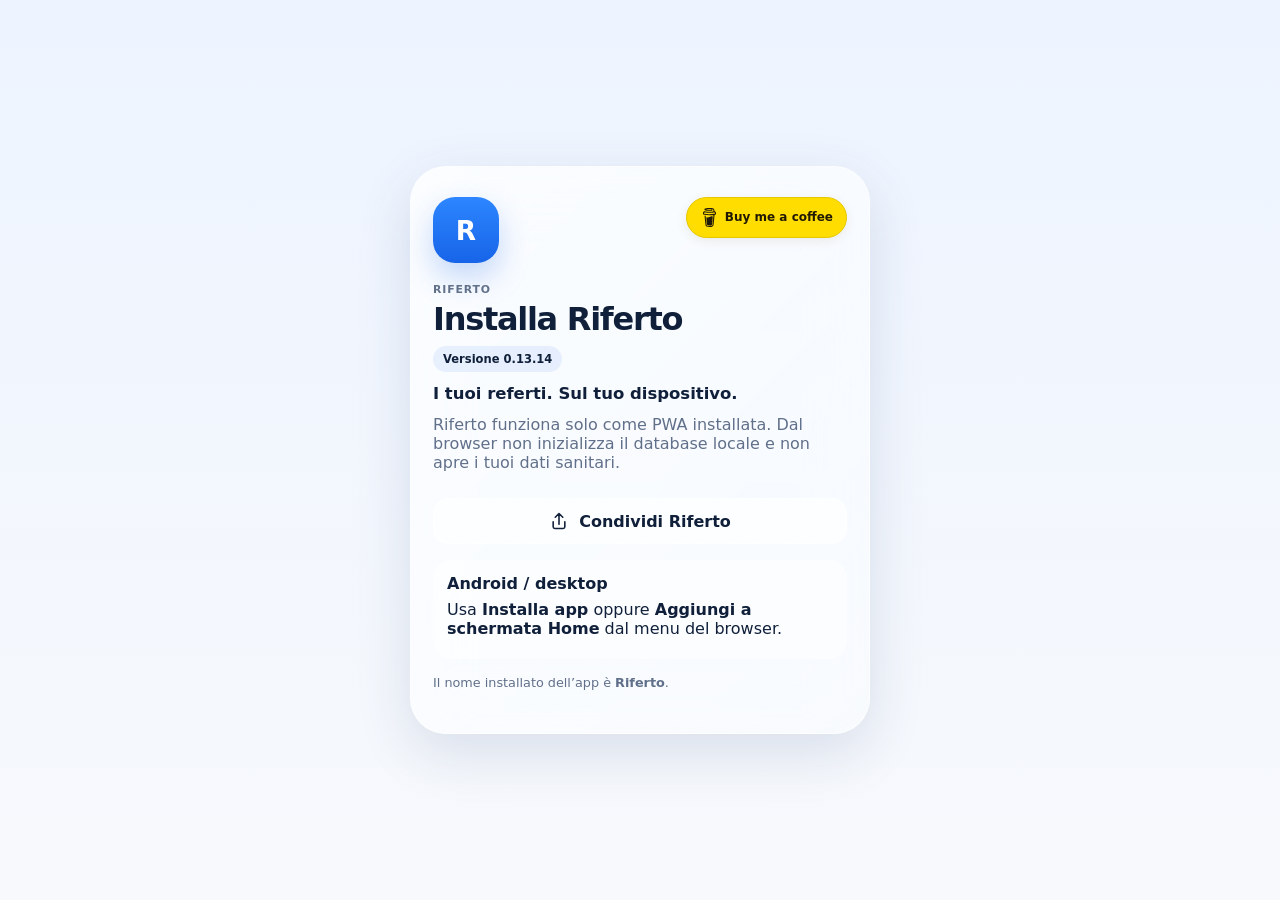
==== commit 0deeebd0: "fix: detect all Riferto data changes for optional Drive backups (v0.13.14)" ====
--- a/riferto/index.html
+++ b/riferto/index.html
@@ -27,32 +27,32 @@
   <meta name="apple-mobile-web-app-title" content="Riferto" />
   <meta name="description" content="Riferto — i tuoi referti, sul tuo dispositivo." />
   <title>Riferto</title>
-  <link rel="icon" type="image/svg+xml" href="./icon-riferto.svg?v=0.13.13" />
-  <link rel="apple-touch-icon" href="./icon-riferto.svg?v=0.13.13" />
-  <link rel="manifest" href="./manifest.webmanifest?v=0.13.13" />
-  <link rel="stylesheet" href="./styles.css?v=0.13.13" />
-  <link rel="stylesheet" href="./design-0133.css?v=0.13.13" />
+  <link rel="icon" type="image/svg+xml" href="./icon-riferto.svg?v=0.13.14" />
+  <link rel="apple-touch-icon" href="./icon-riferto.svg?v=0.13.14" />
+  <link rel="manifest" href="./manifest.webmanifest?v=0.13.14" />
+  <link rel="stylesheet" href="./styles.css?v=0.13.14" />
+  <link rel="stylesheet" href="./design-0133.css?v=0.13.14" />
 </head>
 <body>
   <div class="ambient ambient-a"></div><div class="ambient ambient-b"></div>
-  <section id="installScreen" class="install-screen"><article class="install-card glass"><a class="riferto-coffee riferto-coffee-install" href="https://www.buymeacoffee.com/dvaidae" target="_blank" rel="noopener noreferrer" aria-label="Supporta Riferto su Buy Me a Coffee (si apre in una nuova scheda)"><img class="riferto-coffee-icon" src="./assets/buymeacoffee.svg?v=0.13.13" width="19" height="19" alt="" aria-hidden="true"> Buy me a coffee</a><div class="brand-mark">R</div><p class="eyebrow">Riferto</p><h1>Installa Riferto</h1><span class="version-badge">Versione 0.13.13</span><p class="tagline">I tuoi referti. Sul tuo dispositivo.</p><p class="muted">Riferto funziona solo come PWA installata. Dal browser non inizializza il database locale e non apre i tuoi dati sanitari.</p><button id="nativeInstallBtn" class="primary-btn hidden" type="button">Installa Riferto</button><button id="shareRifertoInstallBtn" class="riferto-share-install secondary-btn" type="button" data-share-riferto><svg viewBox="0 0 24 24" width="20" height="20" aria-hidden="true" fill="none" stroke="currentColor" stroke-width="1.9" stroke-linecap="round" stroke-linejoin="round"><path d="M12 16V3m0 0L7.5 7.5M12 3l4.5 4.5"/><path d="M5 13v6a2 2 0 0 0 2 2h10a2 2 0 0 0 2-2v-6"/></svg><span>Condividi Riferto</span></button><div id="iosInstallHelp" class="install-help hidden"><strong>iPhone / iPad</strong><p>Apri in Safari → Condividi → <strong>Aggiungi alla schermata Home</strong> → apri Riferto dall'icona.</p></div><div id="genericInstallHelp" class="install-help hidden"><strong>Android / desktop</strong><p>Usa <strong>Installa app</strong> oppure <strong>Aggiungi a schermata Home</strong> dal menu del browser.</p></div><p class="caption">Il nome installato dell’app è <strong>Riferto</strong>.</p></article></section>
-  <div id="lockScreen" class="lock-screen hidden"><section class="lock-card glass"><div class="brand-mark">R</div><p class="eyebrow">Archivio sanitario personale</p><h1>Riferto</h1><span class="version-badge">v0.13.13</span><p class="tagline">I tuoi referti. Sul tuo dispositivo.</p><p id="lockIntro" class="muted">Crea un PIN di 6 cifre per proteggere l'archivio locale.</p><button id="biometricUnlockBtn" class="secondary-btn hidden" type="button">Sblocca con Face ID</button><div class="lock-separator"><span>oppure</span></div><label class="field"><span>PIN</span><input id="pinInput" class="pin-input" type="password" inputmode="numeric" autocomplete="current-password" minlength="6" maxlength="6" /></label><label id="pinConfirmField" class="field"><span>Conferma PIN</span><input id="pinConfirmInput" class="pin-input" type="password" inputmode="numeric" autocomplete="new-password" minlength="6" maxlength="6" /></label><button id="unlockBtn" class="primary-btn" type="button">Crea archivio</button><p id="lockError" class="error-text" role="alert"></p><p class="caption">Il PIN non viene salvato in chiaro. Se lo perdi, recuperi i dati solo tramite un backup cifrato e la relativa password.</p></section></div>
+  <section id="installScreen" class="install-screen"><article class="install-card glass"><a class="riferto-coffee riferto-coffee-install" href="https://www.buymeacoffee.com/dvaidae" target="_blank" rel="noopener noreferrer" aria-label="Supporta Riferto su Buy Me a Coffee (si apre in una nuova scheda)"><img class="riferto-coffee-icon" src="./assets/buymeacoffee.svg?v=0.13.14" width="19" height="19" alt="" aria-hidden="true"> Buy me a coffee</a><div class="brand-mark">R</div><p class="eyebrow">Riferto</p><h1>Installa Riferto</h1><span class="version-badge">Versione 0.13.14</span><p class="tagline">I tuoi referti. Sul tuo dispositivo.</p><p class="muted">Riferto funziona solo come PWA installata. Dal browser non inizializza il database locale e non apre i tuoi dati sanitari.</p><button id="nativeInstallBtn" class="primary-btn hidden" type="button">Installa Riferto</button><button id="shareRifertoInstallBtn" class="riferto-share-install secondary-btn" type="button" data-share-riferto><svg viewBox="0 0 24 24" width="20" height="20" aria-hidden="true" fill="none" stroke="currentColor" stroke-width="1.9" stroke-linecap="round" stroke-linejoin="round"><path d="M12 16V3m0 0L7.5 7.5M12 3l4.5 4.5"/><path d="M5 13v6a2 2 0 0 0 2 2h10a2 2 0 0 0 2-2v-6"/></svg><span>Condividi Riferto</span></button><div id="iosInstallHelp" class="install-help hidden"><strong>iPhone / iPad</strong><p>Apri in Safari → Condividi → <strong>Aggiungi alla schermata Home</strong> → apri Riferto dall'icona.</p></div><div id="genericInstallHelp" class="install-help hidden"><strong>Android / desktop</strong><p>Usa <strong>Installa app</strong> oppure <strong>Aggiungi a schermata Home</strong> dal menu del browser.</p></div><p class="caption">Il nome installato dell’app è <strong>Riferto</strong>.</p></article></section>
+  <div id="lockScreen" class="lock-screen hidden"><section class="lock-card glass"><div class="brand-mark">R</div><p class="eyebrow">Archivio sanitario personale</p><h1>Riferto</h1><span class="version-badge">v0.13.14</span><p class="tagline">I tuoi referti. Sul tuo dispositivo.</p><p id="lockIntro" class="muted">Crea un PIN di 6 cifre per proteggere l'archivio locale.</p><button id="biometricUnlockBtn" class="secondary-btn hidden" type="button">Sblocca con Face ID</button><div class="lock-separator"><span>oppure</span></div><label class="field"><span>PIN</span><input id="pinInput" class="pin-input" type="password" inputmode="numeric" autocomplete="current-password" minlength="6" maxlength="6" /></label><label id="pinConfirmField" class="field"><span>Conferma PIN</span><input id="pinConfirmInput" class="pin-input" type="password" inputmode="numeric" autocomplete="new-password" minlength="6" maxlength="6" /></label><button id="unlockBtn" class="primary-btn" type="button">Crea archivio</button><p id="lockError" class="error-text" role="alert"></p><p class="caption">Il PIN non viene salvato in chiaro. Se lo perdi, recuperi i dati solo tramite un backup cifrato e la relativa password.</p></section></div>
   <main id="appShell" class="app-shell hidden" aria-hidden="true">
-    <header class="topbar glass"><div class="brand-block"><div class="brand-mark small">R</div><div><p class="eyebrow">Archivio locale</p><h1>Riferto <span class="version-badge compact">v0.13.13</span></h1></div></div><div class="riferto-top-actions"><button id="shareRifertoBtn" class="riferto-share-btn" type="button" data-share-riferto aria-label="Condividi Riferto" title="Condividi Riferto"><svg viewBox="0 0 24 24" width="20" height="20" aria-hidden="true" fill="none" stroke="currentColor" stroke-width="1.9" stroke-linecap="round" stroke-linejoin="round"><path d="M12 16V3m0 0L7.5 7.5M12 3l4.5 4.5"/><path d="M5 13v6a2 2 0 0 0 2 2h10a2 2 0 0 0 2-2v-6"/></svg></button><a class="riferto-coffee riferto-coffee-top" href="https://www.buymeacoffee.com/dvaidae" target="_blank" rel="noopener noreferrer" aria-label="Supporta Riferto su Buy Me a Coffee (si apre in una nuova scheda)"><img class="riferto-coffee-icon" src="./assets/buymeacoffee.svg?v=0.13.13" width="19" height="19" alt="" aria-hidden="true"> Buy me a coffee</a></div></header>
+    <header class="topbar glass"><div class="brand-block"><div class="brand-mark small">R</div><div><p class="eyebrow">Archivio locale</p><h1>Riferto <span class="version-badge compact">v0.13.14</span></h1></div></div><div class="riferto-top-actions"><button id="shareRifertoBtn" class="riferto-share-btn" type="button" data-share-riferto aria-label="Condividi Riferto" title="Condividi Riferto"><svg viewBox="0 0 24 24" width="20" height="20" aria-hidden="true" fill="none" stroke="currentColor" stroke-width="1.9" stroke-linecap="round" stroke-linejoin="round"><path d="M12 16V3m0 0L7.5 7.5M12 3l4.5 4.5"/><path d="M5 13v6a2 2 0 0 0 2 2h10a2 2 0 0 0 2-2v-6"/></svg></button><a class="riferto-coffee riferto-coffee-top" href="https://www.buymeacoffee.com/dvaidae" target="_blank" rel="noopener noreferrer" aria-label="Supporta Riferto su Buy Me a Coffee (si apre in una nuova scheda)"><img class="riferto-coffee-icon" src="./assets/buymeacoffee.svg?v=0.13.14" width="19" height="19" alt="" aria-hidden="true"> Buy me a coffee</a></div></header>
     <section class="app-section active" data-section="reports"><section class="hero glass"><div><p class="eyebrow">Riferto</p><h2>I tuoi referti. Sul tuo dispositivo.</h2><p class="muted">Conserva referti, PDF e valori strutturati in un archivio cifrato che resta sul dispositivo.</p></div><button id="newReportBtn" class="primary-btn" type="button">Nuovo referto</button></section><section class="grid two"><article class="glass card stat-card"><span class="stat-label">Referti</span><strong id="reportCount">0</strong></article><article class="glass card stat-card"><span class="stat-label">Valori</span><strong id="measurementCount">0</strong></article></section><section id="reportsView" class="view active"><div id="reportsList" class="stack"></div><div id="emptyState" class="glass empty-state"><h3>Nessun referto salvato</h3><p class="muted">Aggiungi il primo referto e, se vuoi, allega uno o più PDF.</p></div></section></section>
     <section class="app-section" data-section="trend"></section>
-    <section class="app-section" data-section="settings"><section class="settings-header"><p class="eyebrow">Riferto</p><h2>Impostazioni</h2><p class="muted">Sicurezza, aggiornamenti, dati, lingua, storage e backup.</p></section><section class="settings-stack"><article id="settingsUpdateAvailable" class="glass settings-card update-available-card hidden"><div><p class="eyebrow">Aggiornamento disponibile</p><h3><span class="update-dot"></span>Nuova versione di Riferto</h3><p class="muted">È disponibile una versione più recente dell'app.</p></div><div class="update-version-line"><span>Versione installata <strong id="settingsCurrentVersion">v0.13.13</strong></span><span>Nuova <strong id="settingsUpdateVersion">—</strong></span></div><div class="settings-actions"><button id="settingsUpdateNowBtn" class="primary-btn" type="button">Aggiorna ora</button></div></article><article class="glass settings-card"><div><p class="eyebrow">Sicurezza</p><h3>Accesso</h3><p class="muted">Configura un metodo rapido di accesso oppure blocca subito l'archivio.</p></div><div class="settings-actions"><button id="biometricManageBtn" class="secondary-btn" type="button">Face ID</button><button id="lockBtn" class="secondary-btn" type="button">Blocca archivio</button></div></article><article class="glass settings-card data-tools-card"><div><p class="eyebrow">Dati</p><h3>Dati e strumenti</h3><p class="muted">Backup, ripristino e catalogo degli esami restano disponibili senza occupare tutta la schermata.</p></div><details class="settings-disclosure"><summary><span>Backup e ripristino</span><small>Esporta o importa l'archivio</small></summary><div class="settings-disclosure-body"><div class="settings-actions"><button id="exportBtn" class="secondary-btn" type="button">Esporta backup cifrato</button><label class="secondary-btn file-label"><span>Importa backup</span><input id="importInput" type="file" accept="application/json,.json" hidden /></label></div></div></details><details class="settings-disclosure"><summary><span>Catalogo LOINC</span><small>Cerca esami e codici</small></summary><div class="settings-disclosure-body"><label class="field"><span>Cerca esame</span><input id="catalogSearch" type="search" placeholder="es. emoglobina, glucosio, urine" /></label><p class="caption">LOINC identifica l'osservazione; l'unità effettiva resta quella riportata dal laboratorio.</p><div id="catalogView" class="view active"><div id="catalogList" class="stack"></div></div></div></details></article><article class="glass settings-card"><div><p class="eyebrow">App</p><h3>Aggiornamento</h3><p class="muted">Verifica la versione pubblicata e, se disponibile, scarica la nuova build, pulisce la cache e riavvia completamente la PWA.</p></div><div class="settings-actions"><button id="forceUpdateBtn" class="primary-btn" type="button">Controlla aggiornamenti</button></div></article><article class="glass settings-card"><div><p class="eyebrow">Lingua</p><h3>Interfaccia</h3><p class="muted">Scegli la lingua dell'app.</p></div><select id="languageSelect" class="glass-control settings-select" aria-label="Lingua"><option value="it">Italiano</option><option value="en">English</option></select></article><article class="glass settings-card support-card"><p class="eyebrow">Supporta Riferto</p><h3>Buy me a coffee</h3><p class="muted">Se Riferto ti è utile, puoi sostenere lo sviluppo tramite Buy Me a Coffee.</p><a class="secondary-btn support-link" href="https://www.buymeacoffee.com/dvaidae" target="_blank" rel="noopener noreferrer"><img class="riferto-coffee-icon" src="./assets/buymeacoffee.svg?v=0.13.13" width="19" height="19" alt="" aria-hidden="true"> Buy me a coffee</a></article><article class="glass settings-card legal-card"><div><p class="eyebrow">Informazioni</p><h3>Riferto</h3><p class="muted">Archivio personale: non fornisce diagnosi né interpretazioni mediche.</p></div><a class="secondary-btn repo-link" href="https://github.com/making-lemonade/riferto" target="_blank" rel="noopener noreferrer" aria-label="Apri il repository Riferto su GitHub"><svg viewBox="0 0 24 24" aria-hidden="true"><path d="M12 2.8a9.2 9.2 0 0 0-2.9 17.93c.46.09.63-.2.63-.44v-1.72c-2.57.56-3.11-1.09-3.11-1.09-.42-1.07-1.03-1.35-1.03-1.35-.84-.58.06-.57.06-.57.93.07 1.42.96 1.42.96.83 1.42 2.17 1.01 2.7.77.08-.6.32-1.01.59-1.24-2.05-.23-4.21-1.03-4.21-4.57 0-1.01.36-1.84.95-2.48-.1-.24-.41-1.18.09-2.45 0 0 .77-.25 2.53.95A8.8 8.8 0 0 1 12 7.1a8.8 8.8 0 0 1 2.3.31c1.76-1.2 2.53-.95 2.53-.95.5 1.27.19 2.21.09 2.45.59.64.95 1.47.95 2.48 0 3.55-2.16 4.34-4.22 4.57.33.29.63.86.63 1.74v2.59c0 .24.17.53.64.44A9.2 9.2 0 0 0 12 2.8Z" fill="currentColor"/></svg><span>Repository GitHub</span></a><p class="caption">LOINC® is a registered trademark of Regenstrief Institute, Inc.</p><p class="caption">© 2026 Riferto. Tutti i diritti riservati. Vietato il riutilizzo, la redistribuzione, la rivendita, il white-label e qualsiasi uso commerciale del software o di parti sostanziali del codice senza autorizzazione scritta.</p></article></section></section>
+    <section class="app-section" data-section="settings"><section class="settings-header"><p class="eyebrow">Riferto</p><h2>Impostazioni</h2><p class="muted">Sicurezza, aggiornamenti, dati, lingua, storage e backup.</p></section><section class="settings-stack"><article id="settingsUpdateAvailable" class="glass settings-card update-available-card hidden"><div><p class="eyebrow">Aggiornamento disponibile</p><h3><span class="update-dot"></span>Nuova versione di Riferto</h3><p class="muted">È disponibile una versione più recente dell'app.</p></div><div class="update-version-line"><span>Versione installata <strong id="settingsCurrentVersion">v0.13.14</strong></span><span>Nuova <strong id="settingsUpdateVersion">—</strong></span></div><div class="settings-actions"><button id="settingsUpdateNowBtn" class="primary-btn" type="button">Aggiorna ora</button></div></article><article class="glass settings-card"><div><p class="eyebrow">Sicurezza</p><h3>Accesso</h3><p class="muted">Configura un metodo rapido di accesso oppure blocca subito l'archivio.</p></div><div class="settings-actions"><button id="biometricManageBtn" class="secondary-btn" type="button">Face ID</button><button id="lockBtn" class="secondary-btn" type="button">Blocca archivio</button></div></article><article class="glass settings-card data-tools-card"><div><p class="eyebrow">Dati</p><h3>Dati e strumenti</h3><p class="muted">Backup, ripristino e catalogo degli esami restano disponibili senza occupare tutta la schermata.</p></div><details class="settings-disclosure"><summary><span>Backup e ripristino</span><small>Esporta o importa l'archivio</small></summary><div class="settings-disclosure-body"><div class="settings-actions"><button id="exportBtn" class="secondary-btn" type="button">Esporta backup cifrato</button><label class="secondary-btn file-label"><span>Importa backup</span><input id="importInput" type="file" accept="application/json,.json" hidden /></label></div></div></details><details class="settings-disclosure"><summary><span>Catalogo LOINC</span><small>Cerca esami e codici</small></summary><div class="settings-disclosure-body"><label class="field"><span>Cerca esame</span><input id="catalogSearch" type="search" placeholder="es. emoglobina, glucosio, urine" /></label><p class="caption">LOINC identifica l'osservazione; l'unità effettiva resta quella riportata dal laboratorio.</p><div id="catalogView" class="view active"><div id="catalogList" class="stack"></div></div></div></details></article><article class="glass settings-card"><div><p class="eyebrow">App</p><h3>Aggiornamento</h3><p class="muted">Verifica la versione pubblicata e, se disponibile, scarica la nuova build, pulisce la cache e riavvia completamente la PWA.</p></div><div class="settings-actions"><button id="forceUpdateBtn" class="primary-btn" type="button">Controlla aggiornamenti</button></div></article><article class="glass settings-card"><div><p class="eyebrow">Lingua</p><h3>Interfaccia</h3><p class="muted">Scegli la lingua dell'app.</p></div><select id="languageSelect" class="glass-control settings-select" aria-label="Lingua"><option value="it">Italiano</option><option value="en">English</option></select></article><article class="glass settings-card support-card"><p class="eyebrow">Supporta Riferto</p><h3>Buy me a coffee</h3><p class="muted">Se Riferto ti è utile, puoi sostenere lo sviluppo tramite Buy Me a Coffee.</p><a class="secondary-btn support-link" href="https://www.buymeacoffee.com/dvaidae" target="_blank" rel="noopener noreferrer"><img class="riferto-coffee-icon" src="./assets/buymeacoffee.svg?v=0.13.14" width="19" height="19" alt="" aria-hidden="true"> Buy me a coffee</a></article><article class="glass settings-card legal-card"><div><p class="eyebrow">Informazioni</p><h3>Riferto</h3><p class="muted">Archivio personale: non fornisce diagnosi né interpretazioni mediche.</p></div><a class="secondary-btn repo-link" href="https://github.com/making-lemonade/riferto" target="_blank" rel="noopener noreferrer" aria-label="Apri il repository Riferto su GitHub"><svg viewBox="0 0 24 24" aria-hidden="true"><path d="M12 2.8a9.2 9.2 0 0 0-2.9 17.93c.46.09.63-.2.63-.44v-1.72c-2.57.56-3.11-1.09-3.11-1.09-.42-1.07-1.03-1.35-1.03-1.35-.84-.58.06-.57.06-.57.93.07 1.42.96 1.42.96.83 1.42 2.17 1.01 2.7.77.08-.6.32-1.01.59-1.24-2.05-.23-4.21-1.03-4.21-4.57 0-1.01.36-1.84.95-2.48-.1-.24-.41-1.18.09-2.45 0 0 .77-.25 2.53.95A8.8 8.8 0 0 1 12 7.1a8.8 8.8 0 0 1 2.3.31c1.76-1.2 2.53-.95 2.53-.95.5 1.27.19 2.21.09 2.45.59.64.95 1.47.95 2.48 0 3.55-2.16 4.34-4.22 4.57.33.29.63.86.63 1.74v2.59c0 .24.17.53.64.44A9.2 9.2 0 0 0 12 2.8Z" fill="currentColor"/></svg><span>Repository GitHub</span></a><p class="caption">LOINC® is a registered trademark of Regenstrief Institute, Inc.</p><p class="caption">© 2026 Riferto. Tutti i diritti riservati. Vietato il riutilizzo, la redistribuzione, la rivendita, il white-label e qualsiasi uso commerciale del software o di parti sostanziali del codice senza autorizzazione scritta.</p></article></section></section>
   </main>
   <nav id="bottomNav" class="bottom-nav glass hidden" aria-label="Navigazione principale"><button class="bottom-nav-btn active" data-app-section="reports" aria-selected="true" type="button"><span class="nav-icon"><svg viewBox="0 0 24 24" aria-hidden="true"><path d="M6 3.5h9l3 3V20.5H6zM15 3.5v4h4M9 11h6M9 14.5h6M9 18h4" fill="none" stroke="currentColor" stroke-width="1.7" stroke-linecap="round" stroke-linejoin="round"/></svg></span><span>Referti</span></button><button class="bottom-nav-btn" data-app-section="trend" aria-selected="false" type="button"><span class="nav-icon"><svg viewBox="0 0 24 24" aria-hidden="true"><path d="M4 18.5 9 13l3 3 7-8M16 8h3v3" fill="none" stroke="currentColor" stroke-width="1.8" stroke-linecap="round" stroke-linejoin="round"/></svg></span><span>Trend</span></button><button class="bottom-nav-btn" data-app-section="settings" aria-selected="false" type="button"><span class="nav-icon"><svg viewBox="0 0 24 24" aria-hidden="true"><path d="M12 8.5A3.5 3.5 0 1 0 12 15a3.5 3.5 0 0 0 0-6.5ZM19 12l2-1-2-3-2 .5-1.5-1L15 5h-3l-.5 2.5-1.5 1L8 8 6 11l2 1v2l-2 1 2 3 2-.5 1.5 1L12 21h3l.5-2.5 1.5-1 2 .5 2-3-2-1z" fill="none" stroke="currentColor" stroke-width="1.5" stroke-linejoin="round"/></svg></span><span>Impostazioni</span></button></nav>
   <dialog id="reportDialog" class="sheet-dialog"><form id="reportForm" class="sheet glass"><div class="sheet-handle"></div><div class="sheet-head"><div><p class="eyebrow">Referto</p><h2 id="dialogTitle">Nuovo referto</h2></div><button type="button" id="closeDialogBtn" class="icon-btn" aria-label="Chiudi">✕</button></div><input id="reportId" type="hidden" /><div class="grid two"><label class="field"><span>Data</span><input id="reportDate" type="date" required /></label><label class="field"><span>Struttura / laboratorio</span><input id="laboratory" type="text" autocomplete="organization" /></label></div><label class="field"><span>Note</span><textarea id="notes" rows="2"></textarea></label><label class="field"><span>PDF allegati</span><input id="pdfInput" type="file" accept="application/pdf" multiple /><small class="caption">Puoi selezionare più PDF. Gli allegati già salvati possono essere aperti o rimossi qui sotto.</small><div id="pdfStatus" class="caption"></div></label><div class="section-title-row"><h3>Valori</h3><button type="button" id="addMeasurementBtn" class="secondary-btn">Aggiungi valore</button></div><div id="measurementEditor" class="stack compact"></div><div class="sheet-actions"><button type="button" id="deleteReportBtn" class="danger-btn hidden">Elimina referto</button><button type="submit" class="primary-btn">Salva</button></div></form></dialog>
   <template id="measurementTemplate"><div class="measurement-row glass-subtle"><label class="field grow"><span>Esame</span><input class="test-search" placeholder="Cerca esame o codice LOINC" autocomplete="off" enterkeyhint="search" required /></label><div class="grid three measurement-fields"><label class="field"><span>Valore</span><input class="test-value" inputmode="decimal" required /></label><label class="field"><span>Unità</span><input class="test-unit" placeholder="mg/dL" /></label><label class="field"><span>Intervallo</span><input class="test-range" placeholder="es. 70–99" /></label></div><button type="button" class="remove-measurement danger-link">Rimuovi</button></div></template>
   <datalist id="loincOptions"></datalist>
-  <script src="./pin-guard.js?v=0.13.13"></script>
-  <script src="./ui-nav.js?v=0.13.13"></script>
-  <script type="module" src="./bootstrap.js?v=0.13.13"></script>
-  <script type="module" src="./credential-ui.js?v=0.13.13"></script>
-  <script type="module" src="./backup-guard.js?v=0.13.13"></script>
-  <script defer src="./share.js?v=0.13.13"></script>
-  <script type="module" src="./loinc-search.js?v=0.13.13"></script>
+  <script src="./pin-guard.js?v=0.13.14"></script>
+  <script src="./ui-nav.js?v=0.13.14"></script>
+  <script type="module" src="./bootstrap.js?v=0.13.14"></script>
+  <script type="module" src="./credential-ui.js?v=0.13.14"></script>
+  <script type="module" src="./backup-guard.js?v=0.13.14"></script>
+  <script defer src="./share.js?v=0.13.14"></script>
+  <script type="module" src="./loinc-search.js?v=0.13.14"></script>
 </body>
 </html>
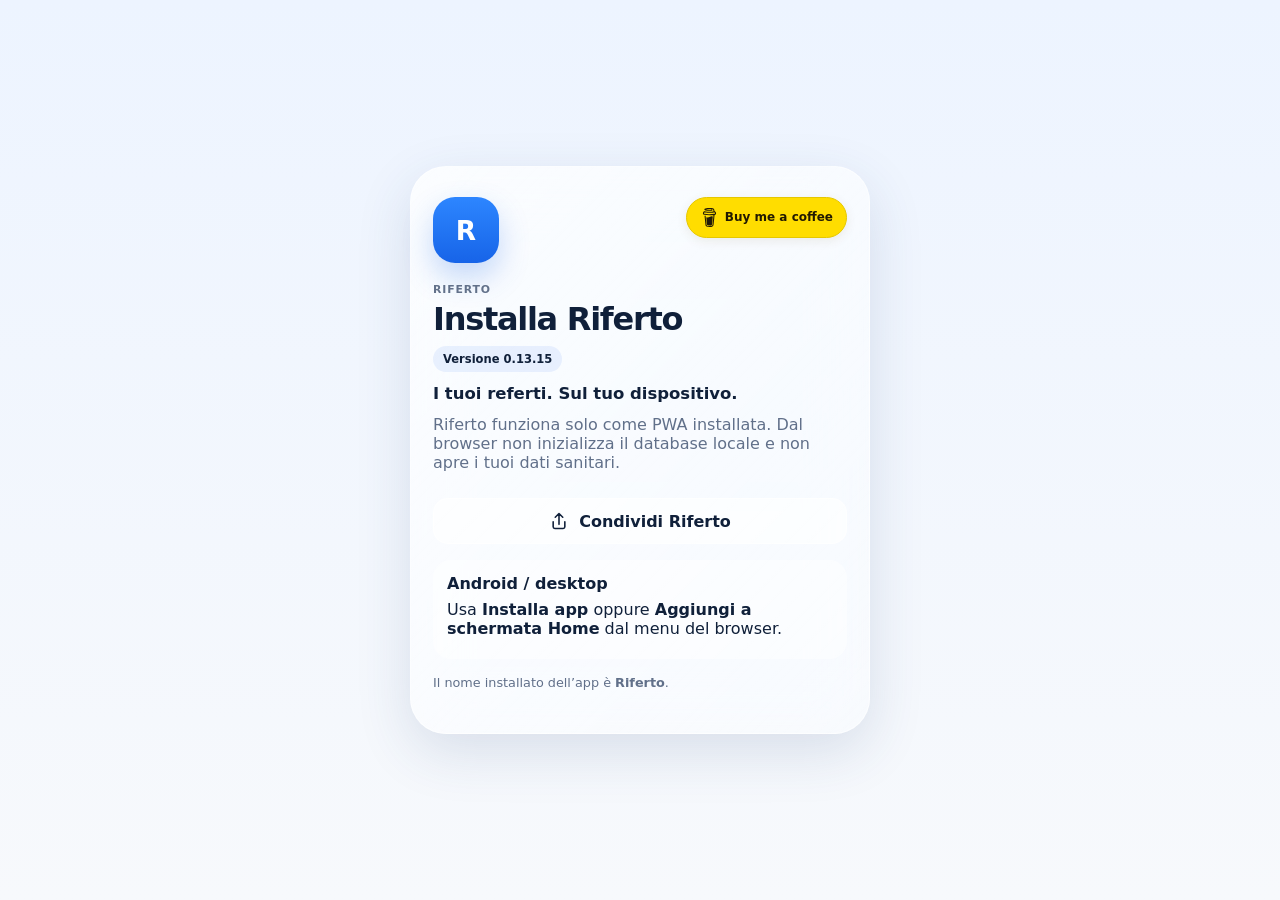
==== commit 11ca8a88: "fix: isolate optional Drive backups and clean legacy support UI (v0.13.15)" ====
--- a/riferto/index.html
+++ b/riferto/index.html
@@ -27,32 +27,32 @@
   <meta name="apple-mobile-web-app-title" content="Riferto" />
   <meta name="description" content="Riferto — i tuoi referti, sul tuo dispositivo." />
   <title>Riferto</title>
-  <link rel="icon" type="image/svg+xml" href="./icon-riferto.svg?v=0.13.14" />
-  <link rel="apple-touch-icon" href="./icon-riferto.svg?v=0.13.14" />
-  <link rel="manifest" href="./manifest.webmanifest?v=0.13.14" />
-  <link rel="stylesheet" href="./styles.css?v=0.13.14" />
-  <link rel="stylesheet" href="./design-0133.css?v=0.13.14" />
+  <link rel="icon" type="image/svg+xml" href="./icon-riferto.svg?v=0.13.15" />
+  <link rel="apple-touch-icon" href="./icon-riferto.svg?v=0.13.15" />
+  <link rel="manifest" href="./manifest.webmanifest?v=0.13.15" />
+  <link rel="stylesheet" href="./styles.css?v=0.13.15" />
+  <link rel="stylesheet" href="./design-0133.css?v=0.13.15" />
 </head>
 <body>
   <div class="ambient ambient-a"></div><div class="ambient ambient-b"></div>
-  <section id="installScreen" class="install-screen"><article class="install-card glass"><a class="riferto-coffee riferto-coffee-install" href="https://www.buymeacoffee.com/dvaidae" target="_blank" rel="noopener noreferrer" aria-label="Supporta Riferto su Buy Me a Coffee (si apre in una nuova scheda)"><img class="riferto-coffee-icon" src="./assets/buymeacoffee.svg?v=0.13.14" width="19" height="19" alt="" aria-hidden="true"> Buy me a coffee</a><div class="brand-mark">R</div><p class="eyebrow">Riferto</p><h1>Installa Riferto</h1><span class="version-badge">Versione 0.13.14</span><p class="tagline">I tuoi referti. Sul tuo dispositivo.</p><p class="muted">Riferto funziona solo come PWA installata. Dal browser non inizializza il database locale e non apre i tuoi dati sanitari.</p><button id="nativeInstallBtn" class="primary-btn hidden" type="button">Installa Riferto</button><button id="shareRifertoInstallBtn" class="riferto-share-install secondary-btn" type="button" data-share-riferto><svg viewBox="0 0 24 24" width="20" height="20" aria-hidden="true" fill="none" stroke="currentColor" stroke-width="1.9" stroke-linecap="round" stroke-linejoin="round"><path d="M12 16V3m0 0L7.5 7.5M12 3l4.5 4.5"/><path d="M5 13v6a2 2 0 0 0 2 2h10a2 2 0 0 0 2-2v-6"/></svg><span>Condividi Riferto</span></button><div id="iosInstallHelp" class="install-help hidden"><strong>iPhone / iPad</strong><p>Apri in Safari → Condividi → <strong>Aggiungi alla schermata Home</strong> → apri Riferto dall'icona.</p></div><div id="genericInstallHelp" class="install-help hidden"><strong>Android / desktop</strong><p>Usa <strong>Installa app</strong> oppure <strong>Aggiungi a schermata Home</strong> dal menu del browser.</p></div><p class="caption">Il nome installato dell’app è <strong>Riferto</strong>.</p></article></section>
-  <div id="lockScreen" class="lock-screen hidden"><section class="lock-card glass"><div class="brand-mark">R</div><p class="eyebrow">Archivio sanitario personale</p><h1>Riferto</h1><span class="version-badge">v0.13.14</span><p class="tagline">I tuoi referti. Sul tuo dispositivo.</p><p id="lockIntro" class="muted">Crea un PIN di 6 cifre per proteggere l'archivio locale.</p><button id="biometricUnlockBtn" class="secondary-btn hidden" type="button">Sblocca con Face ID</button><div class="lock-separator"><span>oppure</span></div><label class="field"><span>PIN</span><input id="pinInput" class="pin-input" type="password" inputmode="numeric" autocomplete="current-password" minlength="6" maxlength="6" /></label><label id="pinConfirmField" class="field"><span>Conferma PIN</span><input id="pinConfirmInput" class="pin-input" type="password" inputmode="numeric" autocomplete="new-password" minlength="6" maxlength="6" /></label><button id="unlockBtn" class="primary-btn" type="button">Crea archivio</button><p id="lockError" class="error-text" role="alert"></p><p class="caption">Il PIN non viene salvato in chiaro. Se lo perdi, recuperi i dati solo tramite un backup cifrato e la relativa password.</p></section></div>
+  <section id="installScreen" class="install-screen"><article class="install-card glass"><a class="riferto-coffee riferto-coffee-install" href="https://www.buymeacoffee.com/dvaidae" target="_blank" rel="noopener noreferrer" aria-label="Supporta Riferto su Buy Me a Coffee (si apre in una nuova scheda)"><img class="riferto-coffee-icon" src="./assets/buymeacoffee.svg?v=0.13.15" width="19" height="19" alt="" aria-hidden="true"> Buy me a coffee</a><div class="brand-mark">R</div><p class="eyebrow">Riferto</p><h1>Installa Riferto</h1><span class="version-badge">Versione 0.13.15</span><p class="tagline">I tuoi referti. Sul tuo dispositivo.</p><p class="muted">Riferto funziona solo come PWA installata. Dal browser non inizializza il database locale e non apre i tuoi dati sanitari.</p><button id="nativeInstallBtn" class="primary-btn hidden" type="button">Installa Riferto</button><button id="shareRifertoInstallBtn" class="riferto-share-install secondary-btn" type="button" data-share-riferto><svg viewBox="0 0 24 24" width="20" height="20" aria-hidden="true" fill="none" stroke="currentColor" stroke-width="1.9" stroke-linecap="round" stroke-linejoin="round"><path d="M12 16V3m0 0L7.5 7.5M12 3l4.5 4.5"/><path d="M5 13v6a2 2 0 0 0 2 2h10a2 2 0 0 0 2-2v-6"/></svg><span>Condividi Riferto</span></button><div id="iosInstallHelp" class="install-help hidden"><strong>iPhone / iPad</strong><p>Apri in Safari → Condividi → <strong>Aggiungi alla schermata Home</strong> → apri Riferto dall'icona.</p></div><div id="genericInstallHelp" class="install-help hidden"><strong>Android / desktop</strong><p>Usa <strong>Installa app</strong> oppure <strong>Aggiungi a schermata Home</strong> dal menu del browser.</p></div><p class="caption">Il nome installato dell’app è <strong>Riferto</strong>.</p></article></section>
+  <div id="lockScreen" class="lock-screen hidden"><section class="lock-card glass"><div class="brand-mark">R</div><p class="eyebrow">Archivio sanitario personale</p><h1>Riferto</h1><span class="version-badge">v0.13.15</span><p class="tagline">I tuoi referti. Sul tuo dispositivo.</p><p id="lockIntro" class="muted">Crea un PIN di 6 cifre per proteggere l'archivio locale.</p><button id="biometricUnlockBtn" class="secondary-btn hidden" type="button">Sblocca con Face ID</button><div class="lock-separator"><span>oppure</span></div><label class="field"><span>PIN</span><input id="pinInput" class="pin-input" type="password" inputmode="numeric" autocomplete="current-password" minlength="6" maxlength="6" /></label><label id="pinConfirmField" class="field"><span>Conferma PIN</span><input id="pinConfirmInput" class="pin-input" type="password" inputmode="numeric" autocomplete="new-password" minlength="6" maxlength="6" /></label><button id="unlockBtn" class="primary-btn" type="button">Crea archivio</button><p id="lockError" class="error-text" role="alert"></p><p class="caption">Il PIN non viene salvato in chiaro. Se lo perdi, recuperi i dati solo tramite un backup cifrato e la relativa password.</p></section></div>
   <main id="appShell" class="app-shell hidden" aria-hidden="true">
-    <header class="topbar glass"><div class="brand-block"><div class="brand-mark small">R</div><div><p class="eyebrow">Archivio locale</p><h1>Riferto <span class="version-badge compact">v0.13.14</span></h1></div></div><div class="riferto-top-actions"><button id="shareRifertoBtn" class="riferto-share-btn" type="button" data-share-riferto aria-label="Condividi Riferto" title="Condividi Riferto"><svg viewBox="0 0 24 24" width="20" height="20" aria-hidden="true" fill="none" stroke="currentColor" stroke-width="1.9" stroke-linecap="round" stroke-linejoin="round"><path d="M12 16V3m0 0L7.5 7.5M12 3l4.5 4.5"/><path d="M5 13v6a2 2 0 0 0 2 2h10a2 2 0 0 0 2-2v-6"/></svg></button><a class="riferto-coffee riferto-coffee-top" href="https://www.buymeacoffee.com/dvaidae" target="_blank" rel="noopener noreferrer" aria-label="Supporta Riferto su Buy Me a Coffee (si apre in una nuova scheda)"><img class="riferto-coffee-icon" src="./assets/buymeacoffee.svg?v=0.13.14" width="19" height="19" alt="" aria-hidden="true"> Buy me a coffee</a></div></header>
+    <header class="topbar glass"><div class="brand-block"><div class="brand-mark small">R</div><div><p class="eyebrow">Archivio locale</p><h1>Riferto <span class="version-badge compact">v0.13.15</span></h1></div></div><div class="riferto-top-actions"><button id="shareRifertoBtn" class="riferto-share-btn" type="button" data-share-riferto aria-label="Condividi Riferto" title="Condividi Riferto"><svg viewBox="0 0 24 24" width="20" height="20" aria-hidden="true" fill="none" stroke="currentColor" stroke-width="1.9" stroke-linecap="round" stroke-linejoin="round"><path d="M12 16V3m0 0L7.5 7.5M12 3l4.5 4.5"/><path d="M5 13v6a2 2 0 0 0 2 2h10a2 2 0 0 0 2-2v-6"/></svg></button><a class="riferto-coffee riferto-coffee-top" href="https://www.buymeacoffee.com/dvaidae" target="_blank" rel="noopener noreferrer" aria-label="Supporta Riferto su Buy Me a Coffee (si apre in una nuova scheda)"><img class="riferto-coffee-icon" src="./assets/buymeacoffee.svg?v=0.13.15" width="19" height="19" alt="" aria-hidden="true"> Buy me a coffee</a></div></header>
     <section class="app-section active" data-section="reports"><section class="hero glass"><div><p class="eyebrow">Riferto</p><h2>I tuoi referti. Sul tuo dispositivo.</h2><p class="muted">Conserva referti, PDF e valori strutturati in un archivio cifrato che resta sul dispositivo.</p></div><button id="newReportBtn" class="primary-btn" type="button">Nuovo referto</button></section><section class="grid two"><article class="glass card stat-card"><span class="stat-label">Referti</span><strong id="reportCount">0</strong></article><article class="glass card stat-card"><span class="stat-label">Valori</span><strong id="measurementCount">0</strong></article></section><section id="reportsView" class="view active"><div id="reportsList" class="stack"></div><div id="emptyState" class="glass empty-state"><h3>Nessun referto salvato</h3><p class="muted">Aggiungi il primo referto e, se vuoi, allega uno o più PDF.</p></div></section></section>
     <section class="app-section" data-section="trend"></section>
-    <section class="app-section" data-section="settings"><section class="settings-header"><p class="eyebrow">Riferto</p><h2>Impostazioni</h2><p class="muted">Sicurezza, aggiornamenti, dati, lingua, storage e backup.</p></section><section class="settings-stack"><article id="settingsUpdateAvailable" class="glass settings-card update-available-card hidden"><div><p class="eyebrow">Aggiornamento disponibile</p><h3><span class="update-dot"></span>Nuova versione di Riferto</h3><p class="muted">È disponibile una versione più recente dell'app.</p></div><div class="update-version-line"><span>Versione installata <strong id="settingsCurrentVersion">v0.13.14</strong></span><span>Nuova <strong id="settingsUpdateVersion">—</strong></span></div><div class="settings-actions"><button id="settingsUpdateNowBtn" class="primary-btn" type="button">Aggiorna ora</button></div></article><article class="glass settings-card"><div><p class="eyebrow">Sicurezza</p><h3>Accesso</h3><p class="muted">Configura un metodo rapido di accesso oppure blocca subito l'archivio.</p></div><div class="settings-actions"><button id="biometricManageBtn" class="secondary-btn" type="button">Face ID</button><button id="lockBtn" class="secondary-btn" type="button">Blocca archivio</button></div></article><article class="glass settings-card data-tools-card"><div><p class="eyebrow">Dati</p><h3>Dati e strumenti</h3><p class="muted">Backup, ripristino e catalogo degli esami restano disponibili senza occupare tutta la schermata.</p></div><details class="settings-disclosure"><summary><span>Backup e ripristino</span><small>Esporta o importa l'archivio</small></summary><div class="settings-disclosure-body"><div class="settings-actions"><button id="exportBtn" class="secondary-btn" type="button">Esporta backup cifrato</button><label class="secondary-btn file-label"><span>Importa backup</span><input id="importInput" type="file" accept="application/json,.json" hidden /></label></div></div></details><details class="settings-disclosure"><summary><span>Catalogo LOINC</span><small>Cerca esami e codici</small></summary><div class="settings-disclosure-body"><label class="field"><span>Cerca esame</span><input id="catalogSearch" type="search" placeholder="es. emoglobina, glucosio, urine" /></label><p class="caption">LOINC identifica l'osservazione; l'unità effettiva resta quella riportata dal laboratorio.</p><div id="catalogView" class="view active"><div id="catalogList" class="stack"></div></div></div></details></article><article class="glass settings-card"><div><p class="eyebrow">App</p><h3>Aggiornamento</h3><p class="muted">Verifica la versione pubblicata e, se disponibile, scarica la nuova build, pulisce la cache e riavvia completamente la PWA.</p></div><div class="settings-actions"><button id="forceUpdateBtn" class="primary-btn" type="button">Controlla aggiornamenti</button></div></article><article class="glass settings-card"><div><p class="eyebrow">Lingua</p><h3>Interfaccia</h3><p class="muted">Scegli la lingua dell'app.</p></div><select id="languageSelect" class="glass-control settings-select" aria-label="Lingua"><option value="it">Italiano</option><option value="en">English</option></select></article><article class="glass settings-card support-card"><p class="eyebrow">Supporta Riferto</p><h3>Buy me a coffee</h3><p class="muted">Se Riferto ti è utile, puoi sostenere lo sviluppo tramite Buy Me a Coffee.</p><a class="secondary-btn support-link" href="https://www.buymeacoffee.com/dvaidae" target="_blank" rel="noopener noreferrer"><img class="riferto-coffee-icon" src="./assets/buymeacoffee.svg?v=0.13.14" width="19" height="19" alt="" aria-hidden="true"> Buy me a coffee</a></article><article class="glass settings-card legal-card"><div><p class="eyebrow">Informazioni</p><h3>Riferto</h3><p class="muted">Archivio personale: non fornisce diagnosi né interpretazioni mediche.</p></div><a class="secondary-btn repo-link" href="https://github.com/making-lemonade/riferto" target="_blank" rel="noopener noreferrer" aria-label="Apri il repository Riferto su GitHub"><svg viewBox="0 0 24 24" aria-hidden="true"><path d="M12 2.8a9.2 9.2 0 0 0-2.9 17.93c.46.09.63-.2.63-.44v-1.72c-2.57.56-3.11-1.09-3.11-1.09-.42-1.07-1.03-1.35-1.03-1.35-.84-.58.06-.57.06-.57.93.07 1.42.96 1.42.96.83 1.42 2.17 1.01 2.7.77.08-.6.32-1.01.59-1.24-2.05-.23-4.21-1.03-4.21-4.57 0-1.01.36-1.84.95-2.48-.1-.24-.41-1.18.09-2.45 0 0 .77-.25 2.53.95A8.8 8.8 0 0 1 12 7.1a8.8 8.8 0 0 1 2.3.31c1.76-1.2 2.53-.95 2.53-.95.5 1.27.19 2.21.09 2.45.59.64.95 1.47.95 2.48 0 3.55-2.16 4.34-4.22 4.57.33.29.63.86.63 1.74v2.59c0 .24.17.53.64.44A9.2 9.2 0 0 0 12 2.8Z" fill="currentColor"/></svg><span>Repository GitHub</span></a><p class="caption">LOINC® is a registered trademark of Regenstrief Institute, Inc.</p><p class="caption">© 2026 Riferto. Tutti i diritti riservati. Vietato il riutilizzo, la redistribuzione, la rivendita, il white-label e qualsiasi uso commerciale del software o di parti sostanziali del codice senza autorizzazione scritta.</p></article></section></section>
+    <section class="app-section" data-section="settings"><section class="settings-header"><p class="eyebrow">Riferto</p><h2>Impostazioni</h2><p class="muted">Sicurezza, aggiornamenti, dati, lingua, storage e backup.</p></section><section class="settings-stack"><article id="settingsUpdateAvailable" class="glass settings-card update-available-card hidden"><div><p class="eyebrow">Aggiornamento disponibile</p><h3><span class="update-dot"></span>Nuova versione di Riferto</h3><p class="muted">È disponibile una versione più recente dell'app.</p></div><div class="update-version-line"><span>Versione installata <strong id="settingsCurrentVersion">v0.13.15</strong></span><span>Nuova <strong id="settingsUpdateVersion">—</strong></span></div><div class="settings-actions"><button id="settingsUpdateNowBtn" class="primary-btn" type="button">Aggiorna ora</button></div></article><article class="glass settings-card"><div><p class="eyebrow">Sicurezza</p><h3>Accesso</h3><p class="muted">Configura un metodo rapido di accesso oppure blocca subito l'archivio.</p></div><div class="settings-actions"><button id="biometricManageBtn" class="secondary-btn" type="button">Face ID</button><button id="lockBtn" class="secondary-btn" type="button">Blocca archivio</button></div></article><article class="glass settings-card data-tools-card"><div><p class="eyebrow">Dati</p><h3>Dati e strumenti</h3><p class="muted">Backup, ripristino e catalogo degli esami restano disponibili senza occupare tutta la schermata.</p></div><details class="settings-disclosure"><summary><span>Backup e ripristino</span><small>Esporta o importa l'archivio</small></summary><div class="settings-disclosure-body"><div class="settings-actions"><button id="exportBtn" class="secondary-btn" type="button">Esporta backup cifrato</button><label class="secondary-btn file-label"><span>Importa backup</span><input id="importInput" type="file" accept="application/json,.json" hidden /></label></div></div></details><details class="settings-disclosure"><summary><span>Catalogo LOINC</span><small>Cerca esami e codici</small></summary><div class="settings-disclosure-body"><label class="field"><span>Cerca esame</span><input id="catalogSearch" type="search" placeholder="es. emoglobina, glucosio, urine" /></label><p class="caption">LOINC identifica l'osservazione; l'unità effettiva resta quella riportata dal laboratorio.</p><div id="catalogView" class="view active"><div id="catalogList" class="stack"></div></div></div></details></article><article class="glass settings-card"><div><p class="eyebrow">App</p><h3>Aggiornamento</h3><p class="muted">Verifica la versione pubblicata e, se disponibile, scarica la nuova build, pulisce la cache e riavvia completamente la PWA.</p></div><div class="settings-actions"><button id="forceUpdateBtn" class="primary-btn" type="button">Controlla aggiornamenti</button></div></article><article class="glass settings-card"><div><p class="eyebrow">Lingua</p><h3>Interfaccia</h3><p class="muted">Scegli la lingua dell'app.</p></div><select id="languageSelect" class="glass-control settings-select" aria-label="Lingua"><option value="it">Italiano</option><option value="en">English</option></select></article><article class="glass settings-card support-card"><p class="eyebrow">Supporta Riferto</p><h3>Buy me a coffee</h3><p class="muted">Se Riferto ti è utile, puoi sostenere lo sviluppo tramite Buy Me a Coffee.</p><a class="secondary-btn support-link" href="https://www.buymeacoffee.com/dvaidae" target="_blank" rel="noopener noreferrer"><img class="riferto-coffee-icon" src="./assets/buymeacoffee.svg?v=0.13.15" width="19" height="19" alt="" aria-hidden="true"> Buy me a coffee</a></article><article class="glass settings-card legal-card"><div><p class="eyebrow">Informazioni</p><h3>Riferto</h3><p class="muted">Archivio personale: non fornisce diagnosi né interpretazioni mediche.</p></div><a class="secondary-btn repo-link" href="https://github.com/making-lemonade/riferto" target="_blank" rel="noopener noreferrer" aria-label="Apri il repository Riferto su GitHub"><svg viewBox="0 0 24 24" aria-hidden="true"><path d="M12 2.8a9.2 9.2 0 0 0-2.9 17.93c.46.09.63-.2.63-.44v-1.72c-2.57.56-3.11-1.09-3.11-1.09-.42-1.07-1.03-1.35-1.03-1.35-.84-.58.06-.57.06-.57.93.07 1.42.96 1.42.96.83 1.42 2.17 1.01 2.7.77.08-.6.32-1.01.59-1.24-2.05-.23-4.21-1.03-4.21-4.57 0-1.01.36-1.84.95-2.48-.1-.24-.41-1.18.09-2.45 0 0 .77-.25 2.53.95A8.8 8.8 0 0 1 12 7.1a8.8 8.8 0 0 1 2.3.31c1.76-1.2 2.53-.95 2.53-.95.5 1.27.19 2.21.09 2.45.59.64.95 1.47.95 2.48 0 3.55-2.16 4.34-4.22 4.57.33.29.63.86.63 1.74v2.59c0 .24.17.53.64.44A9.2 9.2 0 0 0 12 2.8Z" fill="currentColor"/></svg><span>Repository GitHub</span></a><p class="caption">LOINC® is a registered trademark of Regenstrief Institute, Inc.</p><p class="caption">© 2026 Riferto. Tutti i diritti riservati. Vietato il riutilizzo, la redistribuzione, la rivendita, il white-label e qualsiasi uso commerciale del software o di parti sostanziali del codice senza autorizzazione scritta.</p></article></section></section>
   </main>
   <nav id="bottomNav" class="bottom-nav glass hidden" aria-label="Navigazione principale"><button class="bottom-nav-btn active" data-app-section="reports" aria-selected="true" type="button"><span class="nav-icon"><svg viewBox="0 0 24 24" aria-hidden="true"><path d="M6 3.5h9l3 3V20.5H6zM15 3.5v4h4M9 11h6M9 14.5h6M9 18h4" fill="none" stroke="currentColor" stroke-width="1.7" stroke-linecap="round" stroke-linejoin="round"/></svg></span><span>Referti</span></button><button class="bottom-nav-btn" data-app-section="trend" aria-selected="false" type="button"><span class="nav-icon"><svg viewBox="0 0 24 24" aria-hidden="true"><path d="M4 18.5 9 13l3 3 7-8M16 8h3v3" fill="none" stroke="currentColor" stroke-width="1.8" stroke-linecap="round" stroke-linejoin="round"/></svg></span><span>Trend</span></button><button class="bottom-nav-btn" data-app-section="settings" aria-selected="false" type="button"><span class="nav-icon"><svg viewBox="0 0 24 24" aria-hidden="true"><path d="M12 8.5A3.5 3.5 0 1 0 12 15a3.5 3.5 0 0 0 0-6.5ZM19 12l2-1-2-3-2 .5-1.5-1L15 5h-3l-.5 2.5-1.5 1L8 8 6 11l2 1v2l-2 1 2 3 2-.5 1.5 1L12 21h3l.5-2.5 1.5-1 2 .5 2-3-2-1z" fill="none" stroke="currentColor" stroke-width="1.5" stroke-linejoin="round"/></svg></span><span>Impostazioni</span></button></nav>
   <dialog id="reportDialog" class="sheet-dialog"><form id="reportForm" class="sheet glass"><div class="sheet-handle"></div><div class="sheet-head"><div><p class="eyebrow">Referto</p><h2 id="dialogTitle">Nuovo referto</h2></div><button type="button" id="closeDialogBtn" class="icon-btn" aria-label="Chiudi">✕</button></div><input id="reportId" type="hidden" /><div class="grid two"><label class="field"><span>Data</span><input id="reportDate" type="date" required /></label><label class="field"><span>Struttura / laboratorio</span><input id="laboratory" type="text" autocomplete="organization" /></label></div><label class="field"><span>Note</span><textarea id="notes" rows="2"></textarea></label><label class="field"><span>PDF allegati</span><input id="pdfInput" type="file" accept="application/pdf" multiple /><small class="caption">Puoi selezionare più PDF. Gli allegati già salvati possono essere aperti o rimossi qui sotto.</small><div id="pdfStatus" class="caption"></div></label><div class="section-title-row"><h3>Valori</h3><button type="button" id="addMeasurementBtn" class="secondary-btn">Aggiungi valore</button></div><div id="measurementEditor" class="stack compact"></div><div class="sheet-actions"><button type="button" id="deleteReportBtn" class="danger-btn hidden">Elimina referto</button><button type="submit" class="primary-btn">Salva</button></div></form></dialog>
   <template id="measurementTemplate"><div class="measurement-row glass-subtle"><label class="field grow"><span>Esame</span><input class="test-search" placeholder="Cerca esame o codice LOINC" autocomplete="off" enterkeyhint="search" required /></label><div class="grid three measurement-fields"><label class="field"><span>Valore</span><input class="test-value" inputmode="decimal" required /></label><label class="field"><span>Unità</span><input class="test-unit" placeholder="mg/dL" /></label><label class="field"><span>Intervallo</span><input class="test-range" placeholder="es. 70–99" /></label></div><button type="button" class="remove-measurement danger-link">Rimuovi</button></div></template>
   <datalist id="loincOptions"></datalist>
-  <script src="./pin-guard.js?v=0.13.14"></script>
-  <script src="./ui-nav.js?v=0.13.14"></script>
-  <script type="module" src="./bootstrap.js?v=0.13.14"></script>
-  <script type="module" src="./credential-ui.js?v=0.13.14"></script>
-  <script type="module" src="./backup-guard.js?v=0.13.14"></script>
-  <script defer src="./share.js?v=0.13.14"></script>
-  <script type="module" src="./loinc-search.js?v=0.13.14"></script>
+  <script src="./pin-guard.js?v=0.13.15"></script>
+  <script src="./ui-nav.js?v=0.13.15"></script>
+  <script type="module" src="./bootstrap.js?v=0.13.15"></script>
+  <script type="module" src="./credential-ui.js?v=0.13.15"></script>
+  <script type="module" src="./backup-guard.js?v=0.13.15"></script>
+  <script defer src="./share.js?v=0.13.15"></script>
+  <script type="module" src="./loinc-search.js?v=0.13.15"></script>
 </body>
 </html>
